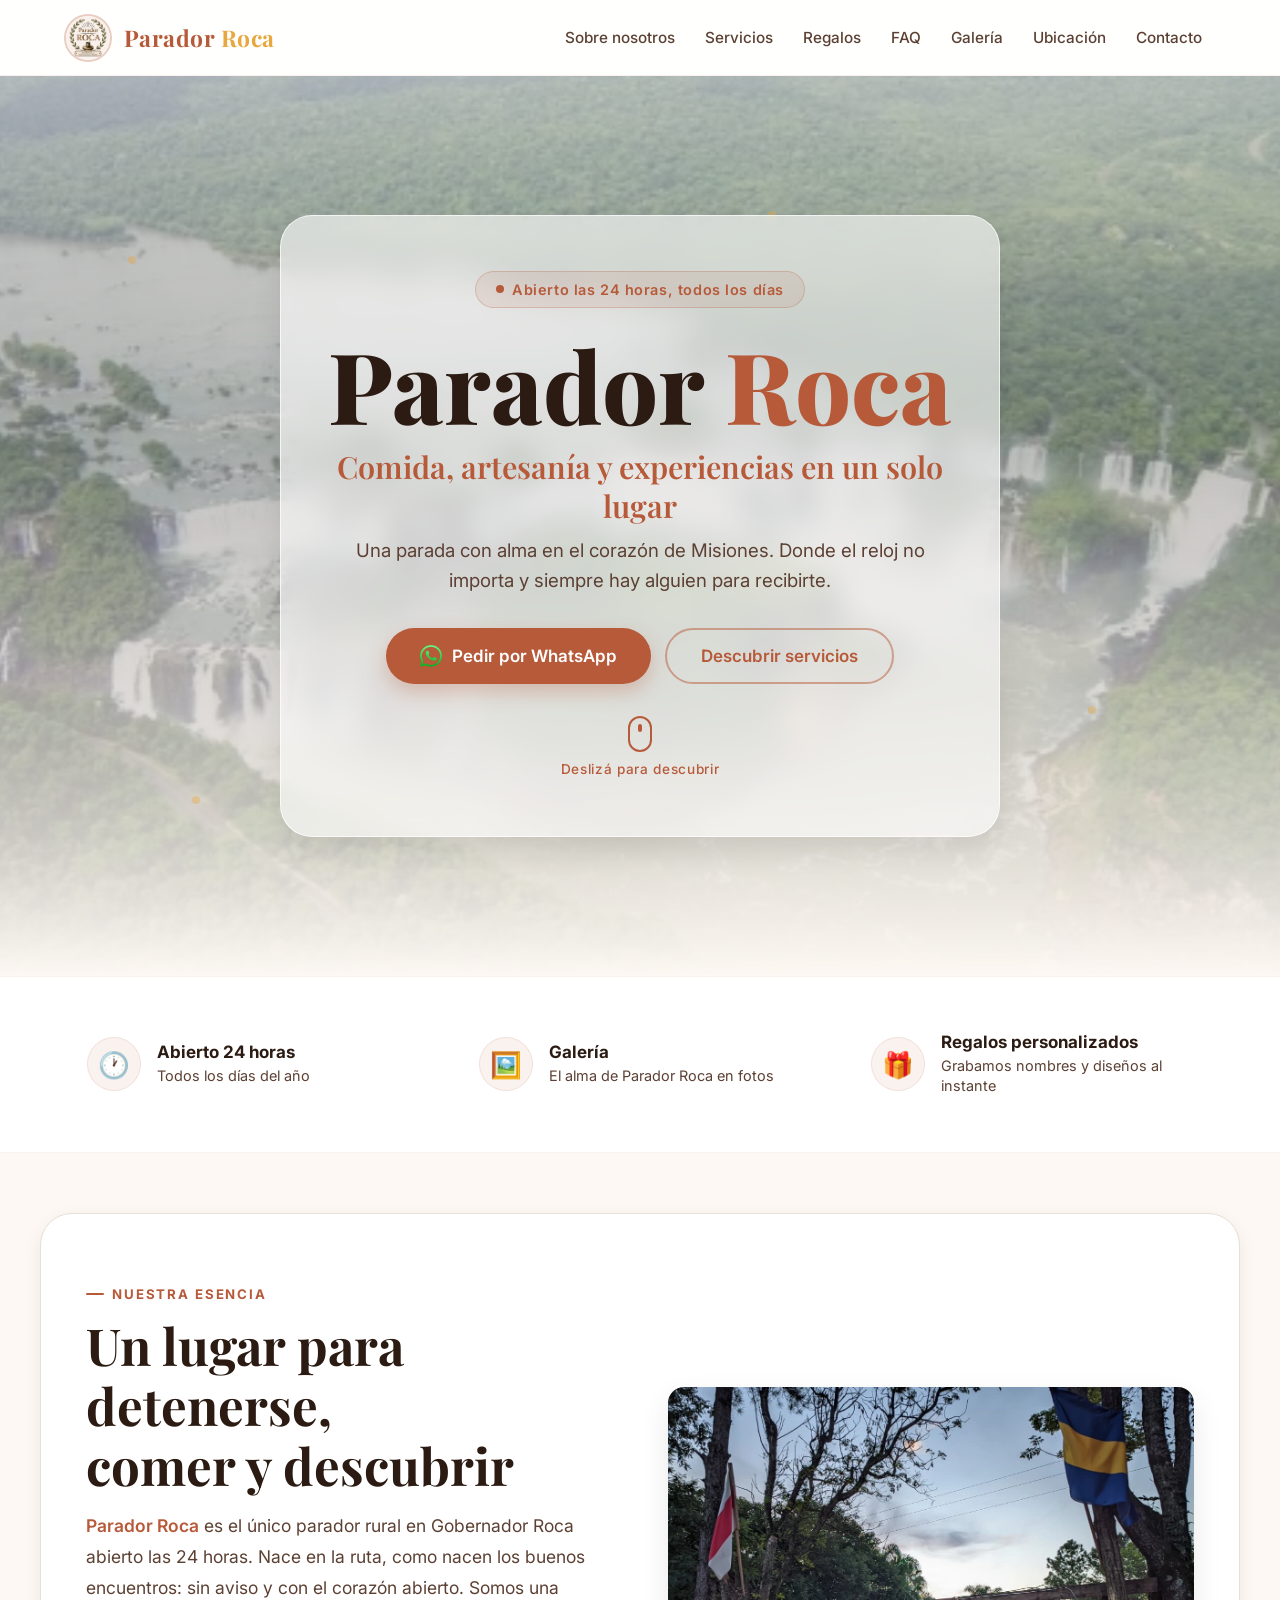
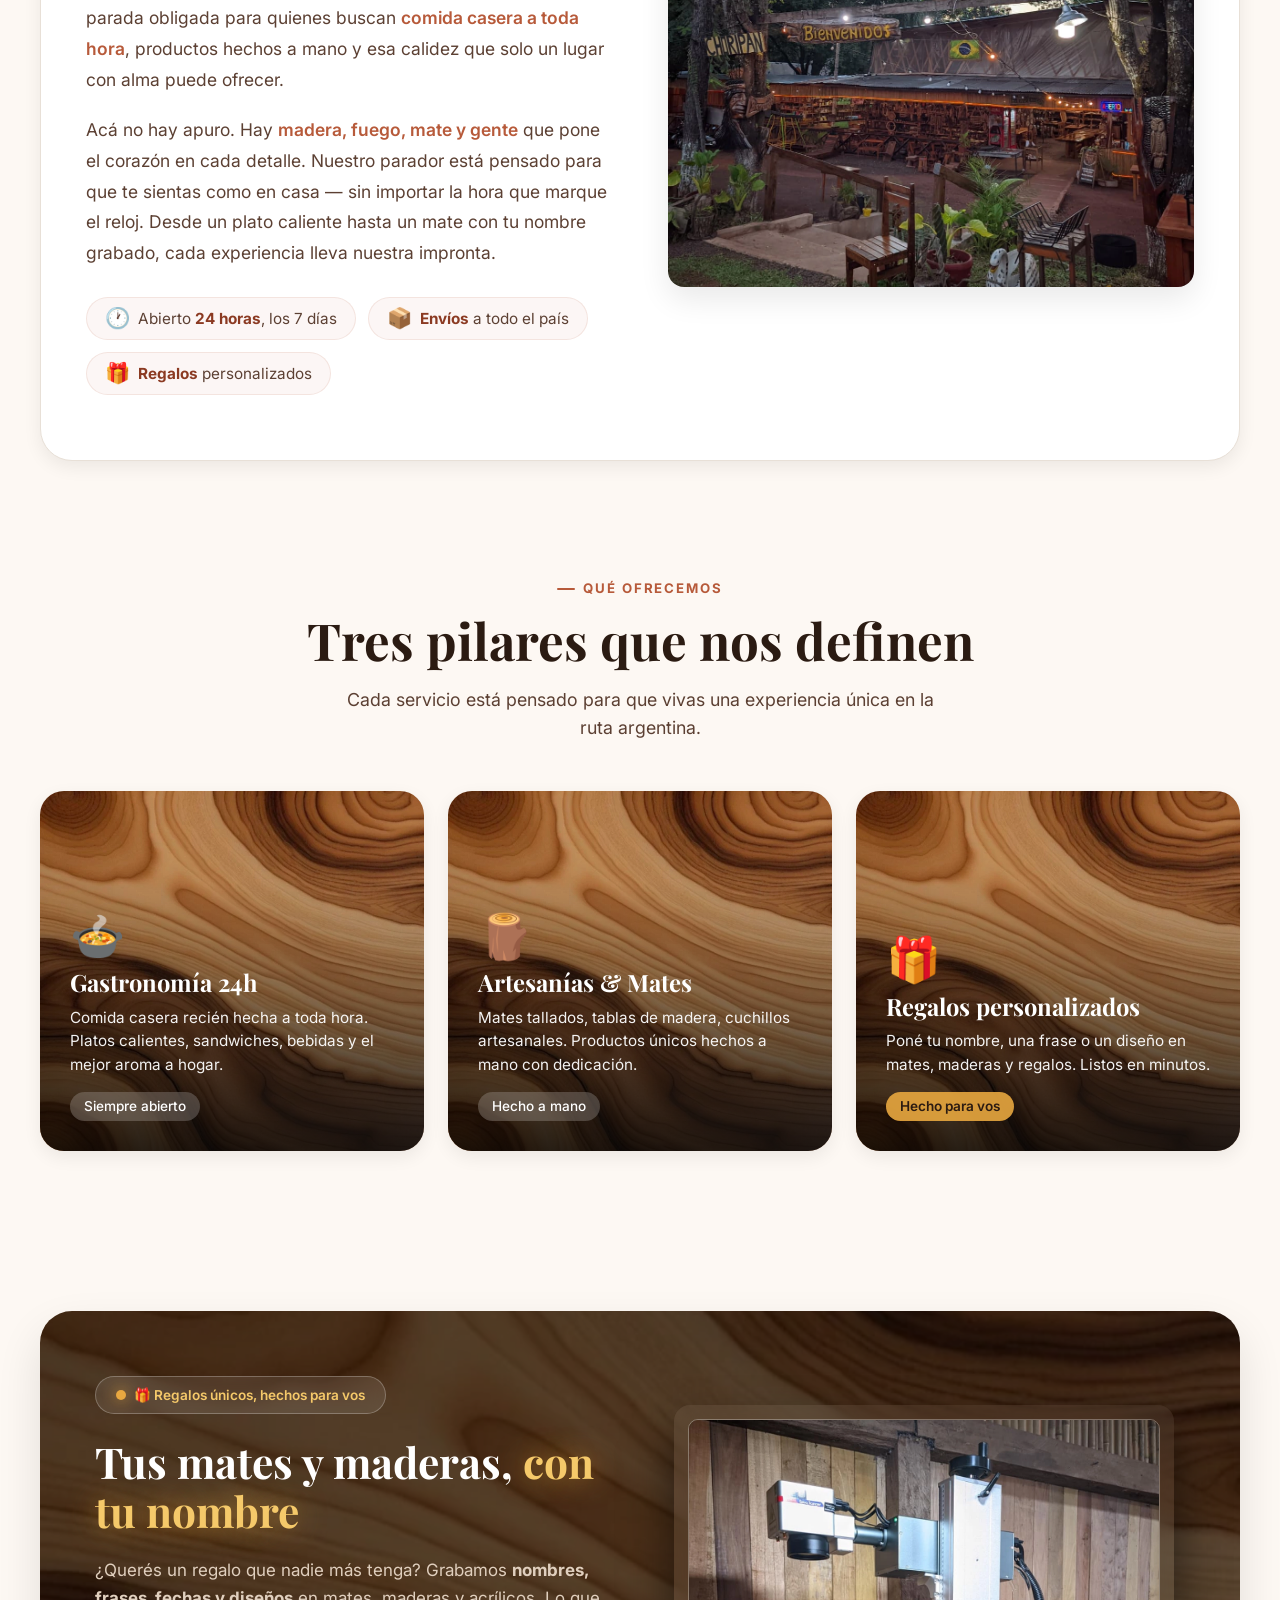
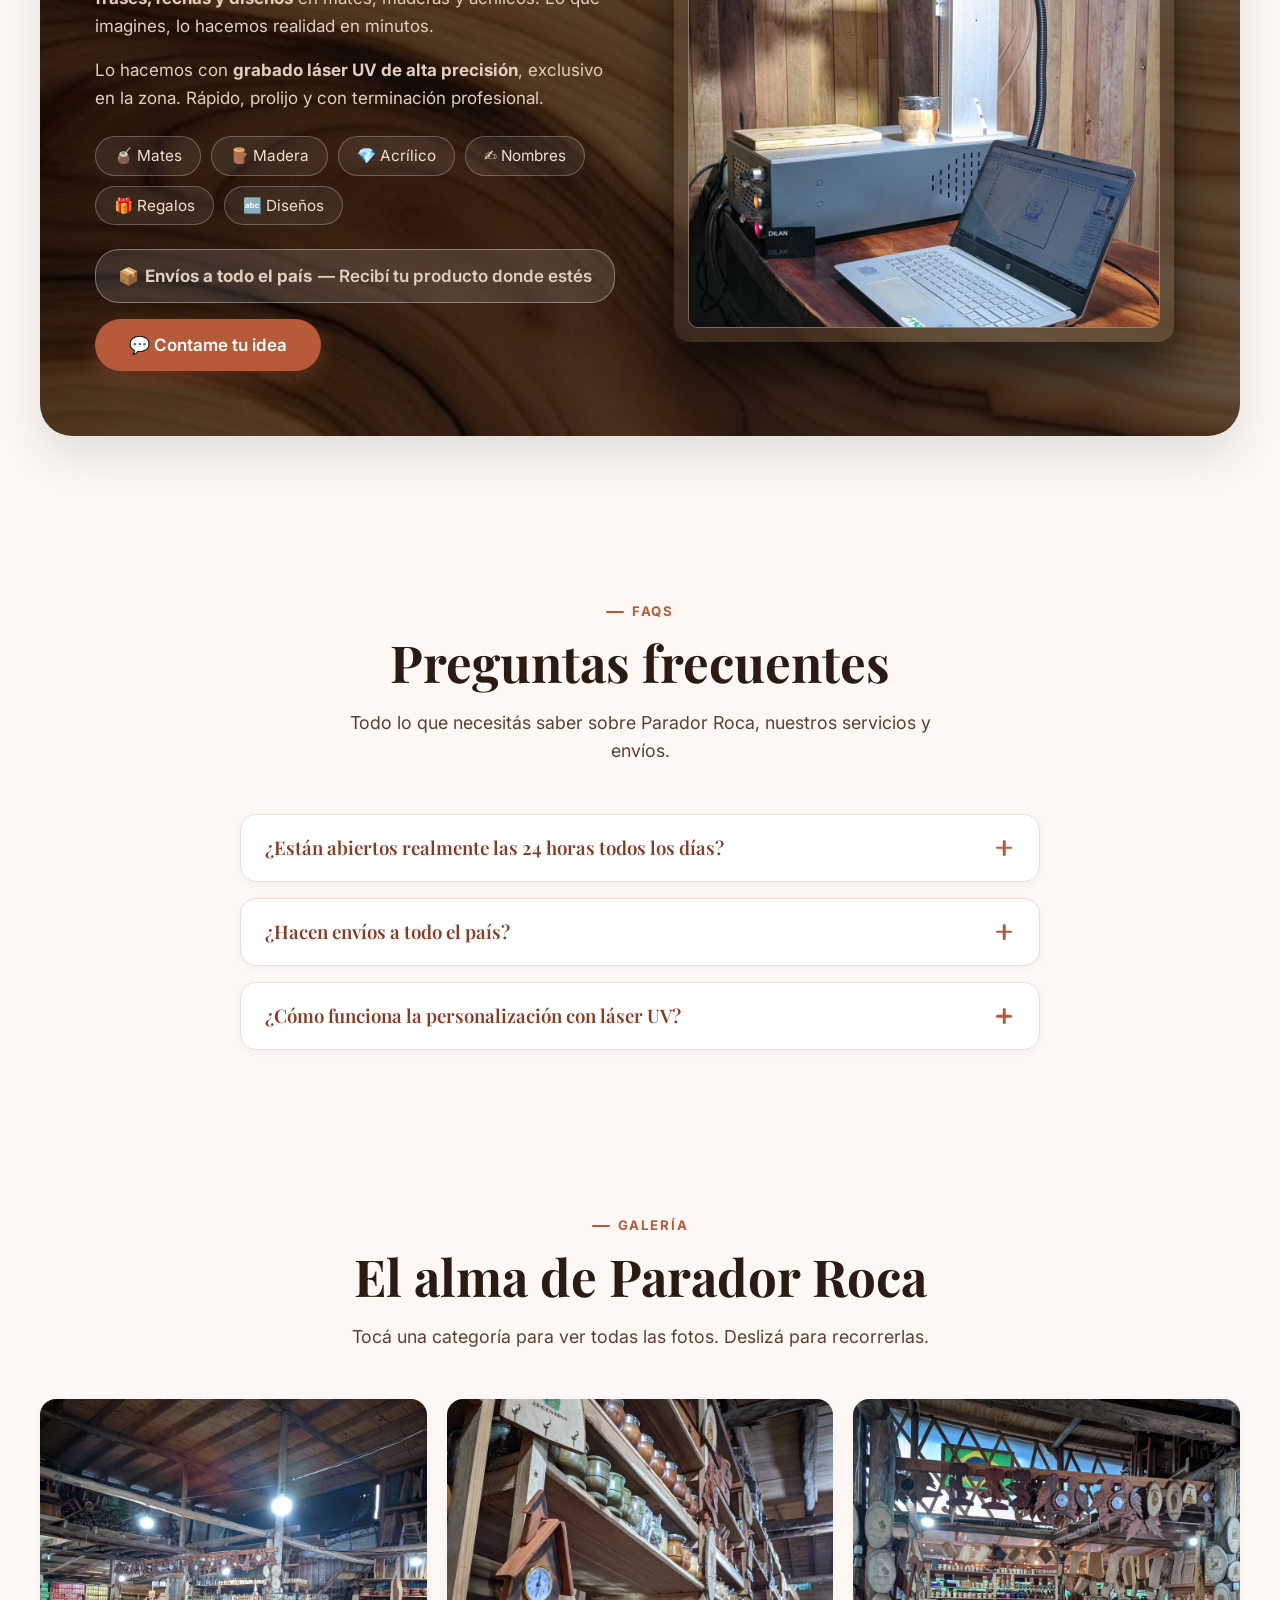
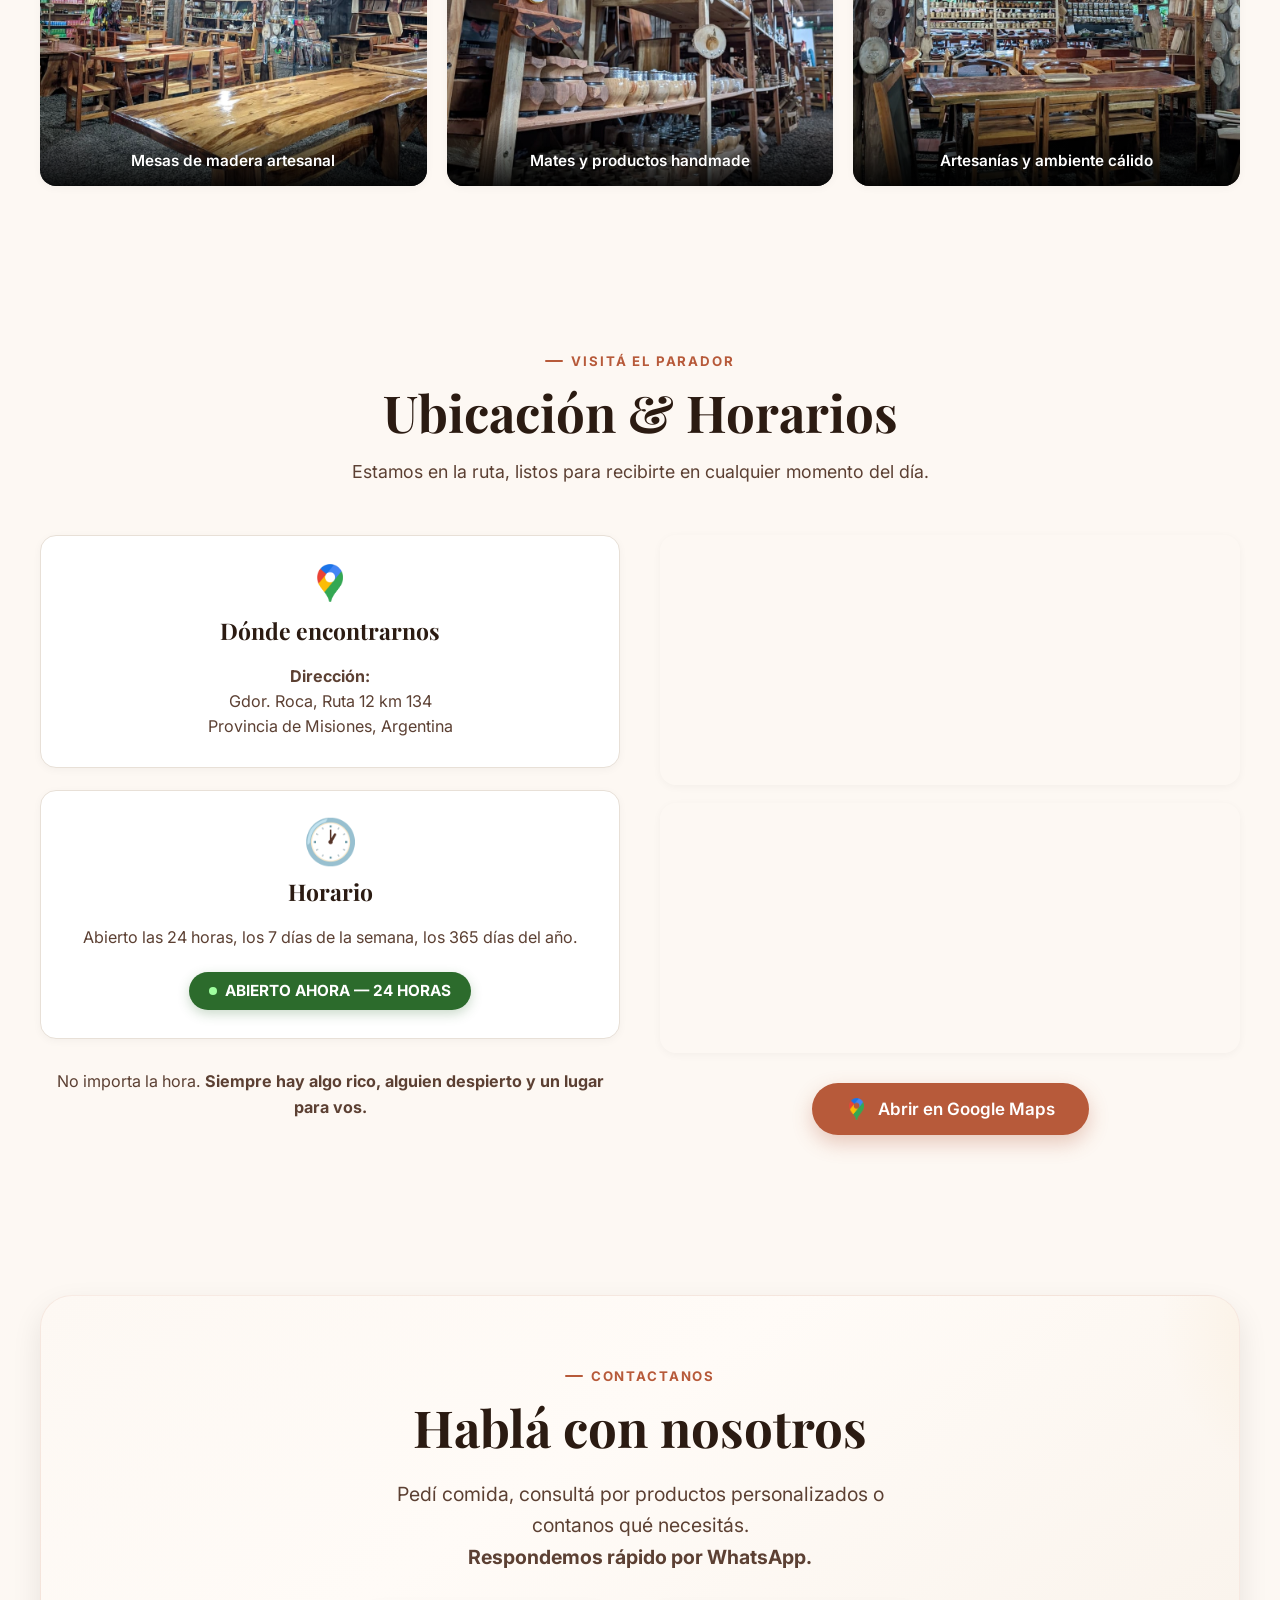
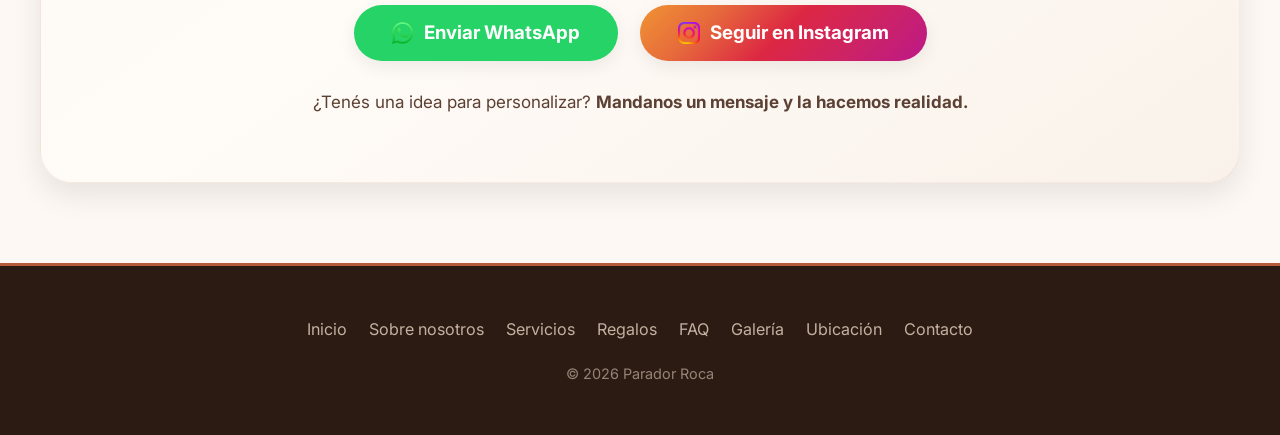
==== index.html @ da9d7808 "Add files via upload" ====
<!DOCTYPE html>
<html lang="es">
<head>
    <meta charset="UTF-8">
    <meta name="viewport" content="width=device-width, initial-scale=1.0, viewport-fit=cover">
    <meta name="theme-color" content="#b75a3a">
    <meta name="apple-mobile-web-app-capable" content="yes">
    <meta name="apple-mobile-web-app-status-bar-style" content="default">
    <title>Parador Roca — Abierto 24h | Comida Casera, Artesanías y Regalos Personalizados en Gobernador Roca</title>
    <meta name="description" content="Parador Roca en Gobernador Roca, Misiones. Parada rural abierta 24h con comida casera, artesanías en madera y regalos personalizados con tu nombre. ¡Contactanos por WhatsApp!">
    <meta name="keywords" content="parador, roca, gobernador roca, misiones, comida 24 horas, artesanías, mates personalizados, regalos personalizados, grabado, láser UV, envíos Argentina">
    <meta name="author" content="Parador Roca">
    <meta name="robots" content="index, follow, max-image-preview:large">
    <meta name="geo.region" content="AR-N">
    <meta name="geo.placename" content="Gobernador Roca, Misiones">
    <meta name="geo.position" content="-27.170044;-55.446199">
    <meta name="ICBM" content="-27.170044, -55.446199">
    <link rel="canonical" href="https://parador-roca.github.io/">

    <link rel="icon" type="image/png" sizes="32x32" href="images/logo.png">
    <link rel="apple-touch-icon" sizes="180x180" href="images/logo.png">

    <meta property="og:type" content="website">
    <meta property="og:url" content="https://parador-roca.github.io/">
    <meta property="og:title" content="Parador Roca — Abierto 24h | Comida Casera, Artesanías y Regalos Personalizados">
    <meta property="og:description" content="Parada rural con alma en Misiones. Comida casera 24/7, artesanías y regalos personalizados con tu nombre. ¡Envíos a todo el país!">
    <meta property="og:image" content="https://parador-roca.github.io/images/parador-interior.webp">
    <meta property="og:image:width" content="600">
    <meta property="og:image:height" content="400">
    <meta property="og:locale" content="es_AR">
    <meta property="og:site_name" content="Parador Roca">

    <meta name="twitter:card" content="summary_large_image">
    <meta name="twitter:url" content="https://parador-roca.github.io/">
    <meta name="twitter:title" content="Parador Roca — Abierto 24h | Comida, Artesanía y Regalos Personalizados">
    <meta name="twitter:description" content="Parada rural con alma. Comida casera 24/7, artesanías y mates personalizados. Envíos a todo el país.">
    <meta name="twitter:image" content="https://parador-roca.github.io/images/parador-interior.webp">

    <script type="application/ld+json">
    {
        "@context": "https://schema.org",
        "@type": "Organization",
        "name": "Parador Roca",
        "url": "https://parador-roca.github.io/",
        "logo": "https://parador-roca.github.io/images/logo.png",
        "description": "Parada rural abierta 24h con comida casera, artesanías en madera y regalos personalizados con grabado láser UV. Envíos a todo el país.",
        "address": {
            "@type": "PostalAddress",
            "streetAddress": "Gdor. Roca, Ruta 12 km 134",
            "addressLocality": "Gobernador Roca",
            "addressRegion": "Misiones",
            "postalCode": "N3324",
            "addressCountry": "AR"
        },
        "contactPoint": {
            "@type": "ContactPoint",
            "telephone": "+5493764110814",
            "contactType": "customer service",
            "availableLanguage": "Spanish"
        },
        "sameAs": ["https://www.instagram.com/paradoroca_misiones"]
    }
    </script>

    <script type="application/ld+json">
    {
        "@context": "https://schema.org",
        "@type": "Restaurant",
        "name": "Parador Roca",
        "description": "Parada rural abierta 24h con comida casera, artesanías en madera y regalos personalizados con grabado láser UV. Envíos a todo el país.",
        "image": "https://parador-roca.github.io/images/logo.png",
        "url": "https://parador-roca.github.io/",
        "telephone": "+5493764110814",
        "email": "paradoroca@gmail.com",
        "address": {
            "@type": "PostalAddress",
            "streetAddress": "Gdor. Roca, Ruta 12 km 134",
            "addressLocality": "Gobernador Roca",
            "addressRegion": "Misiones",
            "postalCode": "N3324",
            "addressCountry": "AR"
        },
        "geo": {
            "@type": "GeoCoordinates",
            "latitude": -27.170044,
            "longitude": -55.446199
        },
        "openingHoursSpecification": {
            "@type": "OpeningHoursSpecification",
            "dayOfWeek": ["Monday","Tuesday","Wednesday","Thursday","Friday","Saturday","Sunday"],
            "opens": "00:00",
            "closes": "00:00"
        },
        "servesCuisine": "Casera, Regional, Argentina",
        "priceRange": "$$",
        "sameAs": ["https://www.instagram.com/paradoroca_misiones"],
        "hasOfferCatalog": {
            "@type": "OfferCatalog",
            "name": "Servicios del Parador",
            "itemListElement": [
                {
                    "@type": "Offer",
                    "itemOffered": { "@type": "Service", "name": "Gastronomía 24 horas", "description": "Comida casera disponible las 24h." }
                },
                {
                    "@type": "Offer",
                    "itemOffered": { "@type": "Service", "name": "Artesanías en madera y mates", "description": "Mates tallados y productos de madera hechos a mano." }
                },
                {
                    "@type": "Offer",
                    "itemOffered": { "@type": "Service", "name": "Regalos personalizados", "description": "Grabado de nombres, frases y diseños con láser UV en mates, maderas y acrílicos." }
                }
            ]
        }
    }
    </script>

    <script type="application/ld+json">
    {
        "@context": "https://schema.org",
        "@type": "FAQPage",
        "mainEntity": [
            {
                "@type": "Question",
                "name": "¿Están abiertos realmente las 24 horas todos los días?",
                "acceptedAnswer": {
                    "@type": "Answer",
                    "text": "Sí, Parador Roca permanece abierto las 24 horas, los 7 días de la semana, incluyendo feriados. Siempre hay alguien para atenderte."
                }
            },
            {
                "@type": "Question",
                "name": "¿Hacen envíos a todo el país?",
                "acceptedAnswer": {
                    "@type": "Answer",
                    "text": "Sí, realizamos envíos a todo el país. Podés consultar por WhatsApp para coordinar el envío de mates personalizados, artesanías o cualquier producto."
                }
            },
            {
                "@type": "Question",
                "name": "¿Cómo funciona la personalización con láser UV?",
                "acceptedAnswer": {
                    "@type": "Answer",
                    "text": "Contamos con una máquina de grabado láser UV de alta precisión. Podés personalizar mates, madera, acrílico y más con nombres, frases o diseños. El proceso es rápido y el resultado es profesional."
                }
            }
        ]
    }
    </script>

    <script type="application/ld+json">
    {
        "@context": "https://schema.org",
        "@type": "BreadcrumbList",
        "itemListElement": [
            { "@type": "ListItem", "position": 1, "name": "Inicio", "item": "https://parador-roca.github.io/" },
            { "@type": "ListItem", "position": 2, "name": "Servicios", "item": "https://parador-roca.github.io/#servicios" },
            { "@type": "ListItem", "position": 3, "name": "Regalos personalizados", "item": "https://parador-roca.github.io/#personalizacion" }
        ]
    }
    </script>

    <link rel="preconnect" href="https://fonts.googleapis.com">
    <link rel="preconnect" href="https://fonts.gstatic.com" crossorigin>
    <link href="https://fonts.googleapis.com/css2?family=Cormorant+Garamond:ital,wght@0,400;0,500;0,600;0,700;1,400;1,500&family=Inter:ital,opsz,wght@0,14..32,300;0,14..32,400;0,14..32,500;0,14..32,600;0,14..32,700;1,14..32,400&family=Playfair+Display:ital,wght@0,500;0,600;0,700;0,800;1,500&display=swap" rel="stylesheet">
    <link rel="stylesheet" href="style.css">
    <link rel="stylesheet" href="galeria/galeria.css">
</head>
<body>
    <a href="#main-content" class="skip-link">Saltar al contenido principal</a>

    <div class="reading-progress" id="readingProgress" aria-hidden="true"></div>

    <div class="page-wrapper">
        <header class="navbar" id="navbar">
            <div class="navbar-inner container">
                <a href="#hero" class="nav-logo" aria-label="Ir al inicio">
                    <img src="images/logo.png" alt="Logo Parador Roca" class="logo-img" width="48" height="48">
                    <span class="logo-text">Parador <span class="logo-accent">Roca</span></span>
                </a>
                <nav class="nav-links" id="navLinks" aria-label="Navegación principal">
                    <a href="#sobre-nosotros">Sobre nosotros</a>
                    <a href="#servicios">Servicios</a>
                    <a href="#personalizacion">Regalos</a>
                    <a href="#preguntas-frecuentes">FAQ</a>
                    <a href="#galeria">Galería</a>
                    <a href="#ubicacion">Ubicación</a>
                    <a href="#contacto">Contacto</a>
                </nav>
                <button class="hamburger" id="hamburger" type="button" aria-label="Abrir menú" aria-expanded="false" aria-controls="mobileMenu">
                    <span class="hamburger-line"></span>
                    <span class="hamburger-line"></span>
                    <span class="hamburger-line"></span>
                </button>
            </div>
        </header>

        <div class="mobile-menu" id="mobileMenu" role="dialog" aria-modal="true" aria-label="Menú de navegación" aria-hidden="true" inert>
            <div class="mobile-menu-backdrop"></div>
            <div class="mobile-menu-panel">
                <button class="close-menu-btn" id="closeMenuBtn" type="button" aria-label="Cerrar menú">
                    <svg width="28" height="28" viewBox="0 0 24 24" fill="none" stroke="currentColor" stroke-width="2.5" stroke-linecap="round" aria-hidden="true">
                        <line x1="18" y1="6" x2="6" y2="18"></line>
                        <line x1="6" y1="6" x2="18" y2="18"></line>
                    </svg>
                </button>
                <nav class="mobile-nav-links" aria-label="Menú móvil">
                    <a href="#sobre-nosotros">Sobre nosotros</a>
                    <a href="#servicios">Servicios</a>
                    <a href="#personalizacion">Regalos</a>
                    <a href="#preguntas-frecuentes">FAQ</a>
                    <a href="#galeria">Galería</a>
                    <a href="#ubicacion">Ubicación</a>
                    <a href="#contacto">Contacto</a>
                </nav>
                <div class="mobile-menu-footer">
                    <a href="https://wa.me/5493764110814?text=Hola%20Parador%20Roca%21%20Quisiera%20hacer%20una%20consulta..." target="_blank" rel="noopener noreferrer" class="btn btn-whatsapp btn-sm">
                        <img src="ico/whatsapp.webp" alt="" class="btn-icon-img" width="20" height="20" loading="lazy"> WhatsApp
                    </a>
                </div>
            </div>
        </div>

        <main id="main-content">
            <section class="hero" id="hero" aria-labelledby="hero-heading">
                <div class="hero-bg-image" aria-hidden="true"></div>
                <div class="hero-overlay" aria-hidden="true"></div>
                <div class="hero-particles" aria-hidden="true">
                    <span class="particle"></span><span class="particle"></span><span class="particle"></span>
                    <span class="particle"></span><span class="particle"></span><span class="particle"></span>
                </div>
                <div class="hero-content container">
                    <div class="hero-badge">
                        <span class="badge-dot pulse-dot" aria-hidden="true"></span> Abierto las 24 horas, todos los días
                    </div>
                    <h1 id="hero-heading">Parador <span class="accent">Roca</span></h1>
                    <p class="hero-subtitle-main">Comida, artesanía y experiencias en un solo lugar</p>
                    <p class="hero-subtitle">Una parada con alma en el corazón de Misiones. Donde el reloj no importa y siempre hay alguien para recibirte.</p>
                    <div class="hero-buttons">
                        <a href="#contacto" class="btn btn-primary">
                            <img src="ico/whatsapp.webp" alt="" class="btn-icon-img" width="24" height="24" loading="lazy"> Pedir por WhatsApp
                        </a>
                        <a href="#servicios" class="btn btn-outline">Descubrir servicios</a>
                    </div>
                    <div class="hero-scroll-indicator" aria-hidden="true">
                        <span class="scroll-mouse"></span>
                        <span class="scroll-text">Deslizá para descubrir</span>
                    </div>
                </div>
            </section>

            <section class="info-band" aria-label="Información destacada">
                <div class="container info-band-inner">
                    <a href="#ubicacion" class="info-band-item" aria-label="Ver ubicación y horarios">
                        <span class="info-band-icon" aria-hidden="true">🕐</span>
                        <div class="info-band-text">
                            <strong>Abierto 24 horas</strong>
                            <span>Todos los días del año</span>
                        </div>
                    </a>
                    <a href="#galeria" class="info-band-item" aria-label="Ver galería de fotos">
                        <span class="info-band-icon" aria-hidden="true">🖼️</span>
                        <div class="info-band-text">
                            <strong>Galería</strong>
                            <span>El alma de Parador Roca en fotos</span>
                        </div>
                    </a>
                    <a href="#personalizacion" class="info-band-item" aria-label="Ver regalos personalizados">
                        <span class="info-band-icon" aria-hidden="true">🎁</span>
                        <div class="info-band-text">
                            <strong>Regalos personalizados</strong>
                            <span>Grabamos nombres y diseños al instante</span>
                        </div>
                    </a>
                </div>
            </section>

            <section class="about-section container reveal" id="sobre-nosotros" aria-labelledby="about-heading">
                <div class="about-grid">
                    <div class="about-text">
                        <span class="section-label">Nuestra esencia</span>
                        <h2 id="about-heading" class="section-title">Un lugar para detenerse,<br>comer y descubrir</h2>
                        <p>
                            <strong class="highlight">Parador Roca</strong> es el único parador rural en Gobernador Roca abierto las 24 horas. Nace en la ruta, como nacen los buenos encuentros: sin aviso y con el corazón abierto. Somos una parada obligada para quienes buscan <strong class="highlight">comida casera a toda hora</strong>, productos hechos a mano y esa calidez que solo un lugar con alma puede ofrecer.
                        </p>
                        <p>
                            Acá no hay apuro. Hay <strong class="highlight">madera, fuego, mate y gente</strong> que pone el corazón en cada detalle. Nuestro parador está pensado para que te sientas como en casa — sin importar la hora que marque el reloj. Desde un plato caliente hasta un mate con tu nombre grabado, cada experiencia lleva nuestra impronta.
                        </p>
                        <div class="about-highlights">
                            <div class="highlight-item">
                                <span class="highlight-icon" aria-hidden="true">🕐</span>
                                <span>Abierto <strong>24 horas</strong>, los 7 días</span>
                            </div>
                            <div class="highlight-item">
                                <span class="highlight-icon" aria-hidden="true">📦</span>
                                <span><strong>Envíos</strong> a todo el país</span>
                            </div>
                            <div class="highlight-item">
                                <span class="highlight-icon" aria-hidden="true">🎁</span>
                                <span><strong>Regalos</strong> personalizados</span>
                            </div>
                        </div>
                    </div>
                    <div class="about-image-wrapper">
                        <div class="about-image">
                            <img src="images/parador-interior.webp" alt="Interior cálido de Parador Roca con artesanías en madera" width="600" height="400" loading="lazy">
                            <div class="about-image-accent" aria-hidden="true"></div>
                        </div>
                    </div>
                </div>
            </section>

            <section class="section container reveal" id="servicios" aria-labelledby="services-heading">
                <div class="text-center">
                    <span class="section-label">Qué ofrecemos</span>
                    <h2 id="services-heading" class="section-title">Tres pilares que nos definen</h2>
                    <p class="section-subtitle mx-auto">Cada servicio está pensado para que vivas una experiencia única en la ruta argentina.</p>
                </div>
                <div class="services-grid">
                    <article class="service-card">
                        <div class="service-card-bg" style="background-image: url('img/fondo/fondo.webp');" aria-hidden="true"></div>
                        <div class="service-card-content">
                            <span class="service-icon" aria-hidden="true">🍲</span>
                            <h3>Gastronomía 24h</h3>
                            <p>Comida casera recién hecha a toda hora. Platos calientes, sandwiches, bebidas y el mejor aroma a hogar.</p>
                            <span class="service-card-tag">Siempre abierto</span>
                        </div>
                    </article>
                    <article class="service-card">
                        <div class="service-card-bg" style="background-image: url('img/fondo/fondo.webp');" aria-hidden="true"></div>
                        <div class="service-card-content">
                            <span class="service-icon" aria-hidden="true">🪵</span>
                            <h3>Artesanías & Mates</h3>
                            <p>Mates tallados, tablas de madera, cuchillos artesanales. Productos únicos hechos a mano con dedicación.</p>
                            <span class="service-card-tag">Hecho a mano</span>
                        </div>
                    </article>
                    <article class="service-card featured">
                        <div class="service-card-bg" style="background-image: url('img/fondo/fondo.webp');" aria-hidden="true"></div>
                        <div class="service-card-content">
                            <span class="service-icon" aria-hidden="true">🎁</span>
                            <h3>Regalos personalizados</h3>
                            <p>Poné tu nombre, una frase o un diseño en mates, maderas y regalos. Listos en minutos.</p>
                            <span class="service-card-tag featured-tag">Hecho para vos</span>
                        </div>
                    </article>
                </div>
            </section>

            <section class="section container reveal" id="personalizacion" aria-labelledby="personalization-heading">
                <div class="personalization-block">
                    <div class="personalization-bg" style="background-image: url('img/fondo/fondo.webp');" aria-hidden="true"></div>
                    <div class="personalization-content">
                        <div class="personalization-text">
                            <div class="personalization-badge">
                                <span class="badge-glow" aria-hidden="true"></span> 🎁 Regalos únicos, hechos para vos
                            </div>
                            <h2 id="personalization-heading">Tus mates y maderas, <span class="glow">con tu nombre</span></h2>
                            <p>¿Querés un regalo que nadie más tenga? Grabamos <strong>nombres, frases, fechas y diseños</strong> en mates, maderas y acrílicos. Lo que imagines, lo hacemos realidad en minutos.</p>
                            <p>Lo hacemos con <strong>grabado láser UV de alta precisión</strong>, exclusivo en la zona. Rápido, prolijo y con terminación profesional.</p>
                            <ul class="personalization-tags" aria-label="Materiales que personalizamos">
                                <li>🧉 Mates</li>
                                <li>🪵 Madera</li>
                                <li>💎 Acrílico</li>
                                <li>✍️ Nombres</li>
                                <li>🎁 Regalos</li>
                                <li>🔤 Diseños</li>
                            </ul>
                            <p class="shipping-badge">📦 <strong>Envíos a todo el país</strong> — Recibí tu producto donde estés</p>
                            <a href="#contacto" class="btn btn-primary btn-glow">💬 Contame tu idea</a>
                        </div>
                        <div class="personalization-visual">
                            <div class="image-frame">
                                <img src="images/laser-uv.webp" alt="Máquina de grabado láser UV de alta precisión en Parador Roca" width="500" height="500" loading="lazy">
                            </div>
                        </div>
                    </div>
                </div>
            </section>

            <section class="section container reveal" id="preguntas-frecuentes" aria-labelledby="faq-heading">
                <div class="text-center">
                    <span class="section-label">FAQs</span>
                    <h2 id="faq-heading" class="section-title">Preguntas frecuentes</h2>
                    <p class="section-subtitle mx-auto">Todo lo que necesitás saber sobre Parador Roca, nuestros servicios y envíos.</p>
                </div>
                <div class="faq-grid" id="faqGrid">
                    <div class="faq-item">
                        <button class="faq-question" type="button" aria-expanded="false" aria-controls="faq-answer-1" id="faq-question-1">
                            <span>¿Están abiertos realmente las 24 horas todos los días?</span>
                            <span class="faq-icon" aria-hidden="true"></span>
                        </button>
                        <div class="faq-answer" id="faq-answer-1" role="region" aria-labelledby="faq-question-1">
                            <div class="faq-answer-inner">
                                <p>Sí, Parador Roca permanece abierto las 24 horas, los 7 días de la semana, incluyendo feriados. Siempre hay alguien para atenderte.</p>
                            </div>
                        </div>
                    </div>
                    <div class="faq-item">
                        <button class="faq-question" type="button" aria-expanded="false" aria-controls="faq-answer-2" id="faq-question-2">
                            <span>¿Hacen envíos a todo el país?</span>
                            <span class="faq-icon" aria-hidden="true"></span>
                        </button>
                        <div class="faq-answer" id="faq-answer-2" role="region" aria-labelledby="faq-question-2">
                            <div class="faq-answer-inner">
                                <p>Sí, realizamos envíos a todo el país. Podés consultar por WhatsApp para coordinar el envío de mates personalizados, artesanías o cualquier producto.</p>
                            </div>
                        </div>
                    </div>
                    <div class="faq-item">
                        <button class="faq-question" type="button" aria-expanded="false" aria-controls="faq-answer-3" id="faq-question-3">
                            <span>¿Cómo funciona la personalización con láser UV?</span>
                            <span class="faq-icon" aria-hidden="true"></span>
                        </button>
                        <div class="faq-answer" id="faq-answer-3" role="region" aria-labelledby="faq-question-3">
                            <div class="faq-answer-inner">
                                <p>Contamos con una máquina de grabado láser UV de alta precisión. Podés personalizar mates, madera, acrílico y más con nombres, frases o diseños. El proceso es rápido y el resultado es profesional.</p>
                            </div>
                        </div>
                    </div>
                </div>
            </section>

            <!--
                GALERÍA
                Las imágenes están en galeria/<categoria>/<numero>.webp
                Si querés cambiar la portada de una categoría, cambiá el src del <img>.
                Si querés cambiar la lista del lightbox, cambiá data-images.
            -->
            <section class="section container reveal" id="galeria" aria-labelledby="gallery-heading">
                <div class="text-center">
                    <span class="section-label">Galería</span>
                    <h2 id="gallery-heading" class="section-title">El alma de Parador Roca</h2>
                    <p class="section-subtitle mx-auto">Tocá una categoría para ver todas las fotos. Deslizá para recorrerlas.</p>
                </div>
                <div class="gallery-grid" id="galleryGrid">
                    <figure class="gallery-item"
                            data-category="mesas"
                            data-caption="Mesas de madera artesanal"
                            data-images="galeria/mesas/1.webp,galeria/mesas/2.webp,galeria/mesas/3.webp,galeria/mesas/4.webp,galeria/mesas/5.webp"
                            tabindex="0" role="button"
                            aria-label="Ver galería de Mesas de madera artesanal">
                        <img src="galeria/mesas/1.webp" alt="Mesas de madera artesanal fabricadas a mano en Parador Roca" loading="lazy" decoding="async">
                        <figcaption class="gallery-label">Mesas de madera artesanal</figcaption>
                        <div class="gallery-overlay" aria-hidden="true">
                            <svg class="gallery-zoom-icon" viewBox="0 0 24 24" fill="none" stroke="currentColor" stroke-width="2" stroke-linecap="round" stroke-linejoin="round">
                                <circle cx="11" cy="11" r="7"></circle>
                                <line x1="21" y1="21" x2="16.65" y2="16.65"></line>
                                <line x1="11" y1="8" x2="11" y2="14"></line>
                                <line x1="8" y1="11" x2="14" y2="11"></line>
                            </svg>
                        </div>
                    </figure>
                    <figure class="gallery-item"
                            data-category="mates"
                            data-caption="Mates y productos handmade"
                            data-images="galeria/mates/1.webp,galeria/mates/2.webp,galeria/mates/3.webp,galeria/mates/4.webp,galeria/mates/5.webp"
                            tabindex="0" role="button"
                            aria-label="Ver galería de Mates y productos handmade">
                        <img src="galeria/mates/1.webp" alt="Mates personalizados y productos handmade de Parador Roca" loading="lazy" decoding="async">
                        <figcaption class="gallery-label">Mates y productos handmade</figcaption>
                        <div class="gallery-overlay" aria-hidden="true">
                            <svg class="gallery-zoom-icon" viewBox="0 0 24 24" fill="none" stroke="currentColor" stroke-width="2" stroke-linecap="round" stroke-linejoin="round">
                                <circle cx="11" cy="11" r="7"></circle>
                                <line x1="21" y1="21" x2="16.65" y2="16.65"></line>
                                <line x1="11" y1="8" x2="11" y2="14"></line>
                                <line x1="8" y1="11" x2="14" y2="11"></line>
                            </svg>
                        </div>
                    </figure>
                    <figure class="gallery-item"
                            data-category="artesanias"
                            data-caption="Artesanías y ambiente cálido"
                            data-images="galeria/artesanias/1.webp,galeria/artesanias/2.webp,galeria/artesanias/3.webp,galeria/artesanias/4.webp,galeria/artesanias/5.webp"
                            tabindex="0" role="button"
                            aria-label="Ver galería de Artesanías y ambiente cálido">
                        <img src="galeria/artesanias/1.webp" alt="Artesanías y ambiente cálido del interior de Parador Roca" loading="lazy" decoding="async">
                        <figcaption class="gallery-label">Artesanías y ambiente cálido</figcaption>
                        <div class="gallery-overlay" aria-hidden="true">
                            <svg class="gallery-zoom-icon" viewBox="0 0 24 24" fill="none" stroke="currentColor" stroke-width="2" stroke-linecap="round" stroke-linejoin="round">
                                <circle cx="11" cy="11" r="7"></circle>
                                <line x1="21" y1="21" x2="16.65" y2="16.65"></line>
                                <line x1="11" y1="8" x2="11" y2="14"></line>
                                <line x1="8" y1="11" x2="14" y2="11"></line>
                            </svg>
                        </div>
                    </figure>
                </div>
            </section>

            <section class="section container reveal" id="ubicacion" aria-labelledby="location-heading">
                <div class="text-center">
                    <span class="section-label">Visitá el parador</span>
                    <h2 id="location-heading" class="section-title">Ubicación & Horarios</h2>
                    <p class="section-subtitle mx-auto">Estamos en la ruta, listos para recibirte en cualquier momento del día.</p>
                </div>
                <div class="location-grid">
                    <div class="location-info">
                        <div class="info-card">
                            <div class="info-card-icon">
                                <img src="ico/maps.webp" alt="" class="icon-loc" width="38" height="38" loading="lazy">
                            </div>
                            <h3>Dónde encontrarnos</h3>
                            <address class="location-detail">
                                <strong>Dirección:</strong><br>
                                Gdor. Roca, Ruta 12 km 134<br>
                                Provincia de Misiones, Argentina
                            </address>
                        </div>
                        <div class="info-card">
                            <div class="info-card-icon" aria-hidden="true">🕐</div>
                            <h3>Horario</h3>
                            <p class="location-detail">Abierto las 24 horas, los 7 días de la semana, los 365 días del año.</p>
                            <div class="hours-badge">
                                <span class="hours-dot pulse-dot" aria-hidden="true"></span> ABIERTO AHORA — 24 HORAS
                            </div>
                        </div>
                        <p class="location-note">No importa la hora. <strong>Siempre hay algo rico, alguien despierto y un lugar para vos.</strong></p>
                    </div>
                    <div class="map-container">
                        <iframe src="https://www.google.com/maps/embed?pb=!1m18!1m12!1m3!1d3785.2758984137695!2d-55.44619964707883!3d-27.17004445836643!2m3!1f0!2f0!3f0!3m2!1i1024!2i768!4f13.1!3m3!1m2!1s0x94f80a5db3657bdf%3A0x9ee1c6bd8b97478!2sRHJ3%2B3F%2C%20Gdor.%20Roca%2C%20Misiones!5e1!3m2!1ses-419!2sar!4v1777842533266!5m2!1ses-419!2sar" width="100%" height="250" style="border:0;" allowfullscreen="" loading="lazy" referrerpolicy="no-referrer-when-downgrade" title="Mapa de ubicación de Parador Roca en Gobernador Roca, Misiones"></iframe>
                        <iframe src="https://www.google.com/maps/embed?pb=!4v1777842611186!6m8!1m7!1sLjWzxBRGXIBXc_y8b53NvA!2m2!1d-27.17004445836643!2d-55.44619964707883!3f316.89290896086817!4f3.6245990236059384!5f0.7820865974627469" width="100%" height="250" style="border:0;" allowfullscreen="" loading="lazy" referrerpolicy="no-referrer-when-downgrade" title="Vista de calle de Parador Roca"></iframe>
                        <a href="https://maps.app.goo.gl/5mVU27Ke3FAgcWGU7" target="_blank" rel="noopener noreferrer" class="btn btn-primary map-link">
                            <img src="ico/maps.webp" alt="" class="btn-icon-img" width="20" height="20" loading="lazy"> Abrir en Google Maps
                        </a>
                    </div>
                </div>
            </section>

            <section class="contact-section container reveal" id="contacto" aria-labelledby="contact-heading">
                <div class="contact-card">
                    <span class="section-label">Contactanos</span>
                    <h2 id="contact-heading" class="section-title">Hablá con nosotros</h2>
                    <p class="contact-description">
                        Pedí comida, consultá por productos personalizados o contanos qué necesitás.<br>
                        <strong>Respondemos rápido por WhatsApp.</strong>
                    </p>
                    <div class="contact-buttons">
                        <a href="https://wa.me/5493764110814?text=Hola%20Parador%20Roca%21%20Quisiera%20hacer%20una%20consulta..." target="_blank" rel="noopener noreferrer" class="btn btn-whatsapp btn-contact">
                            <img src="ico/whatsapp.webp" alt="" class="btn-icon-img" width="26" height="26" loading="lazy"> Enviar WhatsApp
                        </a>
                        <a href="https://www.instagram.com/paradoroca_misiones?igsh=ZXE3cGRmNDJ0ZXRo" target="_blank" rel="noopener noreferrer" class="btn btn-instagram btn-contact">
                            <img src="ico/instagram.webp" alt="" class="btn-icon-img" width="26" height="26" loading="lazy"> Seguir en Instagram
                        </a>
                    </div>
                    <p class="contact-footer-text">¿Tenés una idea para personalizar? <strong>Mandanos un mensaje y la hacemos realidad.</strong></p>
                </div>
            </section>
        </main>

        <footer class="footer" role="contentinfo">
            <div class="container footer-content">
                <nav class="footer-links" aria-label="Enlaces del pie de página">
                    <a href="#hero">Inicio</a>
                    <a href="#sobre-nosotros">Sobre nosotros</a>
                    <a href="#servicios">Servicios</a>
                    <a href="#personalizacion">Regalos</a>
                    <a href="#preguntas-frecuentes">FAQ</a>
                    <a href="#galeria">Galería</a>
                    <a href="#ubicacion">Ubicación</a>
                    <a href="#contacto">Contacto</a>
                </nav>
                <div class="footer-bottom">
                    <p>&copy; <span id="currentYear"></span> Parador Roca</p>
                </div>
            </div>
        </footer>
    </div>

    <button class="back-to-top" id="backToTop" type="button" aria-label="Volver arriba">
        <svg width="22" height="22" viewBox="0 0 24 24" fill="none" stroke="currentColor" stroke-width="2.5" stroke-linecap="round" stroke-linejoin="round" aria-hidden="true">
            <line x1="12" y1="19" x2="12" y2="5"></line>
            <polyline points="5 12 12 5 19 12"></polyline>
        </svg>
    </button>

    <div class="lightbox" id="lightbox" role="dialog" aria-modal="true" aria-label="Visor de imágenes de la galería" aria-hidden="true" inert>
        <div class="lightbox-backdrop" data-lightbox-close></div>
        <div class="lightbox-content">
            <button class="lightbox-close" id="lightboxClose" type="button" aria-label="Cerrar visor">
                <svg width="24" height="24" viewBox="0 0 24 24" fill="none" stroke="currentColor" stroke-width="2.5" stroke-linecap="round" aria-hidden="true">
                    <line x1="18" y1="6" x2="6" y2="18"></line>
                    <line x1="6" y1="6" x2="18" y2="18"></line>
                </svg>
            </button>
            <button class="lightbox-prev" id="lightboxPrev" type="button" aria-label="Imagen anterior">
                <svg width="28" height="28" viewBox="0 0 24 24" fill="none" stroke="currentColor" stroke-width="2.5" stroke-linecap="round" stroke-linejoin="round" aria-hidden="true">
                    <polyline points="15 18 9 12 15 6"></polyline>
                </svg>
            </button>
            <button class="lightbox-next" id="lightboxNext" type="button" aria-label="Imagen siguiente">
                <svg width="28" height="28" viewBox="0 0 24 24" fill="none" stroke="currentColor" stroke-width="2.5" stroke-linecap="round" stroke-linejoin="round" aria-hidden="true">
                    <polyline points="9 18 15 12 9 6"></polyline>
                </svg>
            </button>
            <div class="lightbox-image-wrapper" id="lightboxImageWrapper">
                <img id="lightboxImage" src="" alt="">
                <div class="lightbox-loader" id="lightboxLoader" aria-hidden="true"></div>
            </div>
            <div class="lightbox-info">
                <span class="lightbox-caption" id="lightboxCaption"></span>
                <span class="lightbox-counter"><span id="lightboxCurrent">1</span> / <span id="lightboxTotal">1</span></span>
            </div>
            <div class="lightbox-dots" id="lightboxDots" aria-hidden="true"></div>
        </div>
    </div>

    <script src="script.js" defer></script>
    <script src="galeria/galeria.js" defer></script>
</body>
</html>
---- style.css ----
/* =========================================================
   Parador Roca — Hoja de estilos general
   (La galería y el lightbox viven en galeria/galeria.css)
   ========================================================= */

:root {
    --primary: #b75a3a;
    --primary-light: #d17a5a;
    --primary-dark: #8b3a22;
    --accent: #e8a840;
    --accent-light: #f5c96a;
    --bg-light: #fdf8f3;
    --bg-warm: #f9f2ea;
    --white: #ffffff;
    --text-dark: #2b1b12;
    --text-medium: #5c4033;
    --text-light: #7a6555;
    --gray-100: #f5f0eb;
    --gray-200: #e8e0d7;
    --shadow-sm: 0 2px 8px rgba(0,0,0,0.04);
    --shadow-md: 0 6px 18px rgba(0,0,0,0.07);
    --shadow-lg: 0 12px 30px rgba(0,0,0,0.09);
    --shadow-xl: 0 20px 45px rgba(0,0,0,0.11);
    --radius-sm: 8px;
    --radius: 16px;
    --radius-lg: 24px;
    --radius-xl: 32px;
    --radius-full: 9999px;
    --transition: 0.3s cubic-bezier(0.25, 0.46, 0.45, 0.94);
    --transition-bounce: 0.4s cubic-bezier(0.34, 1.56, 0.64, 1);
    --font-heading: 'Playfair Display', 'Cormorant Garamond', serif;
    --font-body: 'Inter', system-ui, -apple-system, sans-serif;
    --max-width: 1200px;
    --navbar-height: 76px;
}

*, *::before, *::after {
    box-sizing: border-box;
    margin: 0;
    padding: 0;
}

html {
    scroll-behavior: smooth;
    scroll-padding-top: var(--navbar-height);
    font-size: 17px;
    -webkit-text-size-adjust: 100%;
    text-size-adjust: 100%;
}

body {
    font-family: var(--font-body);
    color: var(--text-dark);
    line-height: 1.7;
    overflow-x: hidden;
    -webkit-font-smoothing: antialiased;
    -moz-osx-font-smoothing: grayscale;
    background: var(--bg-light);
    -webkit-tap-highlight-color: transparent;
}

body.no-scroll {
    overflow: hidden;
    overscroll-behavior: contain;
}

img {
    max-width: 100%;
    height: auto;
    display: block;
}

h1, h2, h3, h4, h5, h6, p, li, span, a, strong, em, figcaption, address, button {
    overflow-wrap: break-word;
    word-wrap: break-word;
}

.container {
    max-width: var(--max-width);
    margin: 0 auto;
    padding: 0 clamp(16px, 3vw, 24px);
    width: 100%;
}

/* ===================== Skip link ===================== */
.skip-link {
    position: absolute;
    top: -100px;
    left: 0;
    background: var(--primary);
    color: #fff;
    padding: 12px 24px;
    z-index: 9999;
    font-weight: 600;
    border-radius: 0 var(--radius) var(--radius) 0;
    transition: top 0.2s;
    text-decoration: none;
}
.skip-link:focus {
    top: 0;
    outline: 3px solid var(--accent);
    outline-offset: 2px;
}

/* ===================== Barra de progreso ===================== */
.reading-progress {
    position: fixed;
    top: 0;
    left: 0;
    height: 3px;
    width: 0%;
    background: linear-gradient(90deg, var(--primary) 0%, var(--accent) 100%);
    z-index: 9990;
    pointer-events: none;
    box-shadow: 0 0 8px rgba(232,168,64,0.5);
}

/* ===================== Navbar ===================== */
.navbar {
    position: sticky;
    top: 0;
    z-index: 1000;
    background: rgba(255, 255, 255, 0.88);
    backdrop-filter: blur(18px);
    -webkit-backdrop-filter: blur(18px);
    border-bottom: 1px solid rgba(183,90,58,0.08);
    height: var(--navbar-height);
    display: flex;
    align-items: center;
    transition: background 0.3s ease, box-shadow 0.3s ease;
}
.navbar.scrolled {
    background: rgba(255, 255, 255, 0.98);
    box-shadow: var(--shadow-md);
}
.navbar-inner {
    display: flex;
    align-items: center;
    justify-content: space-between;
    gap: 16px;
    width: 100%;
    min-width: 0;
}
.nav-logo {
    display: flex;
    align-items: center;
    gap: 12px;
    text-decoration: none;
    color: var(--primary);
    flex-shrink: 0;
    transition: color 0.3s;
    min-width: 0;
}
.nav-logo:hover { color: var(--primary-dark); }
.logo-img {
    width: 48px;
    height: 48px;
    border-radius: 50%;
    object-fit: cover;
    border: 2px solid rgba(183,90,58,0.3);
    background: #fff;
    transition: transform 0.3s;
    flex-shrink: 0;
}
.nav-logo:hover .logo-img { transform: scale(1.05); }
.logo-text {
    font-family: var(--font-heading);
    font-size: 1.35rem;
    font-weight: 700;
    letter-spacing: 0.02em;
    white-space: nowrap;
}
.logo-accent { color: var(--accent); }

.nav-links {
    display: flex;
    list-style: none;
    gap: 2px;
    align-items: center;
    min-width: 0;
}
.nav-links a {
    color: var(--text-medium);
    text-decoration: none;
    font-size: 0.9rem;
    font-weight: 500;
    padding: 10px 14px;
    border-radius: var(--radius-full);
    transition: color 0.25s, background 0.25s;
    white-space: nowrap;
}
.nav-links a:hover,
.nav-links a:focus-visible {
    color: var(--primary);
    background: rgba(183,90,58,0.06);
    outline: none;
}
.nav-links a.active {
    color: var(--primary);
    background: rgba(183,90,58,0.1);
    font-weight: 600;
}

.hamburger {
    display: none;
    background: none;
    border: none;
    cursor: pointer;
    padding: 12px;
    flex-direction: column;
    gap: 6px;
    width: 48px;
    height: 48px;
    border-radius: 50%;
    transition: background 0.2s;
    align-items: center;
    justify-content: center;
    flex-shrink: 0;
}
.hamburger:hover { background: rgba(0,0,0,0.04); }
.hamburger-line {
    display: block;
    width: 26px;
    height: 2.5px;
    background: var(--text-dark);
    border-radius: 2px;
    transition: transform 0.3s, opacity 0.3s;
}

/* ===================== Mobile menu ===================== */
.mobile-menu {
    position: fixed;
    inset: 0;
    z-index: 5000;
    display: flex;
    align-items: center;
    justify-content: center;
    opacity: 0;
    visibility: hidden;
    transition: opacity 0.3s ease, visibility 0s linear 0.3s;
    padding: 16px;
}
.mobile-menu.open {
    opacity: 1;
    visibility: visible;
    transition: opacity 0.3s ease, visibility 0s linear 0s;
}
.mobile-menu-backdrop {
    position: absolute;
    inset: 0;
    background: rgba(253, 248, 243, 0.92);
    backdrop-filter: blur(20px);
    -webkit-backdrop-filter: blur(20px);
    touch-action: none;
}
.mobile-menu-panel {
    position: relative;
    z-index: 2;
    background: rgba(255,255,255,0.9);
    backdrop-filter: blur(15px);
    -webkit-backdrop-filter: blur(15px);
    border-radius: var(--radius-xl);
    padding: 50px 30px;
    width: 100%;
    max-width: 400px;
    text-align: center;
    box-shadow: var(--shadow-xl);
    border: 1px solid rgba(255,255,255,0.6);
    max-height: 100%;
    overflow-y: auto;
    overscroll-behavior: contain;
}
.close-menu-btn {
    position: absolute;
    top: 16px;
    right: 16px;
    background: none;
    border: none;
    color: var(--text-dark);
    cursor: pointer;
    padding: 0;
    border-radius: 50%;
    transition: background 0.2s;
    width: 48px;
    height: 48px;
    display: flex;
    align-items: center;
    justify-content: center;
}
.close-menu-btn:hover { background: rgba(0,0,0,0.05); }
.mobile-nav-links {
    display: flex;
    flex-direction: column;
    gap: 10px;
    margin-bottom: 30px;
}
.mobile-nav-links a {
    color: var(--text-dark);
    text-decoration: none;
    font-family: var(--font-heading);
    font-size: clamp(1.3rem, 4vw, 1.6rem);
    padding: 12px 24px;
    border-radius: var(--radius-full);
    transition: color 0.25s, background 0.25s;
    display: block;
}
.mobile-nav-links a:hover,
.mobile-nav-links a:active,
.mobile-nav-links a:focus-visible {
    color: var(--primary);
    background: rgba(183,90,58,0.08);
    outline: none;
}

/* ===================== Hero ===================== */
.hero {
    position: relative;
    min-height: 100vh;
    min-height: 100dvh;
    display: flex;
    align-items: center;
    justify-content: center;
    text-align: center;
    padding: clamp(60px, 10vh, 100px) 20px;
    overflow: hidden;
}
.hero-bg-image {
    position: absolute;
    inset: 0;
    background: url('img/fondo/fondo_inicio.webp') center/cover no-repeat;
    filter: brightness(0.65) saturate(0.9);
    z-index: 0;
    transform: scale(1.02);
    transition: transform 3.5s ease-out;
    will-change: transform;
}
.hero:hover .hero-bg-image { transform: scale(1.06); }
.hero-overlay {
    position: absolute;
    inset: 0;
    background: linear-gradient(180deg,
        rgba(253,248,243,0.6) 0%,
        rgba(253,248,243,0.35) 40%,
        rgba(253,248,243,0.8) 85%,
        var(--bg-light) 100%);
    z-index: 1;
}
.hero-particles {
    position: absolute;
    inset: 0;
    z-index: 1;
    pointer-events: none;
}
.particle {
    position: absolute;
    width: 8px;
    height: 8px;
    background: rgba(232,168,64,0.4);
    border-radius: 50%;
    animation: float 6s infinite ease-in-out;
}
.particle:nth-child(1) { top: 20%; left: 10%; animation-delay: 0s; }
.particle:nth-child(2) { top: 70%; left: 85%; animation-delay: 1.5s; }
.particle:nth-child(3) { top: 40%; left: 75%; animation-delay: 3s; }
.particle:nth-child(4) { top: 80%; left: 15%; animation-delay: 4.5s; }
.particle:nth-child(5) { top: 50%; left: 50%; animation-delay: 2s; }
.particle:nth-child(6) { top: 15%; left: 60%; animation-delay: 5s; }
@keyframes float {
    0%, 100% { transform: translateY(0) scale(1); opacity: 0.6; }
    50% { transform: translateY(-25px) scale(1.3); opacity: 1; }
}

.hero-content {
    position: relative;
    z-index: 2;
    max-width: 720px;
    width: 100%;
    padding: clamp(32px, 5vw, 55px) clamp(20px, 4vw, 40px);
    border-radius: var(--radius-xl);
    background: rgba(255,255,255,0.6);
    backdrop-filter: blur(14px);
    -webkit-backdrop-filter: blur(14px);
    box-shadow: var(--shadow-lg);
    border: 1px solid rgba(255,255,255,0.7);
}

.hero-badge {
    display: inline-flex;
    align-items: center;
    justify-content: center;
    flex-wrap: wrap;
    gap: 8px;
    background: rgba(183,90,58,0.1);
    border: 1px solid rgba(183,90,58,0.25);
    color: var(--primary);
    padding: 8px 20px;
    border-radius: 100px;
    font-size: clamp(0.72rem, 2.2vw, 0.85rem);
    font-weight: 600;
    letter-spacing: 0.04em;
    margin-bottom: 24px;
    line-height: 1.35;
    text-align: center;
    max-width: 100%;
}
.badge-dot {
    width: 8px;
    height: 8px;
    background: var(--primary);
    border-radius: 50%;
    display: inline-block;
    flex-shrink: 0;
}
.pulse-dot { animation: pulse 2s infinite; }
@keyframes pulse {
    0% { box-shadow: 0 0 0 0 rgba(183,90,58,0.6); }
    70% { box-shadow: 0 0 0 10px rgba(183,90,58,0); }
    100% { box-shadow: 0 0 0 0 rgba(183,90,58,0); }
}
.hero h1 {
    font-family: var(--font-heading);
    font-size: clamp(2.4rem, 9vw, 5.8rem);
    font-weight: 800;
    color: var(--text-dark);
    margin-bottom: 10px;
    line-height: 1.06;
    word-break: break-word;
}
.hero h1 .accent { color: var(--primary); }
.hero-subtitle-main {
    font-family: var(--font-heading);
    font-size: clamp(1.05rem, 3.5vw, 1.8rem);
    font-weight: 600;
    color: var(--primary);
    margin-bottom: 10px;
    line-height: 1.3;
}
.hero-subtitle {
    font-size: clamp(0.95rem, 2.4vw, 1.1rem);
    color: var(--text-medium);
    margin-bottom: 32px;
    line-height: 1.6;
}
.hero-buttons {
    display: flex;
    gap: 14px;
    flex-wrap: wrap;
    justify-content: center;
}
.hero-scroll-indicator {
    display: flex;
    flex-direction: column;
    align-items: center;
    margin-top: 32px;
    gap: 6px;
}
.scroll-mouse {
    width: 24px;
    height: 36px;
    border: 2px solid var(--primary);
    border-radius: 12px;
    position: relative;
}
.scroll-mouse::after {
    content: '';
    position: absolute;
    top: 6px;
    left: 50%;
    transform: translateX(-50%);
    width: 4px;
    height: 8px;
    background: var(--primary);
    border-radius: 4px;
    animation: scrollWheel 1.8s infinite;
}
@keyframes scrollWheel {
    0% { opacity: 1; top: 6px; }
    100% { opacity: 0; top: 20px; }
}
.scroll-text {
    font-size: 0.8rem;
    color: var(--primary);
    font-weight: 500;
    letter-spacing: 0.05em;
}

/* ===================== Banda informativa ===================== */
.info-band {
    background: var(--white);
    border-top: 1px solid rgba(183,90,58,0.08);
    border-bottom: 1px solid rgba(183,90,58,0.08);
    padding: clamp(24px, 4vw, 36px) 0;
    position: relative;
}

.info-band-inner {
    display: grid;
    grid-template-columns: repeat(3, minmax(0, 1fr));
    gap: clamp(12px, 2.5vw, 24px);
    align-items: stretch;
}

.info-band-item {
    display: flex;
    align-items: center;
    gap: clamp(12px, 1.6vw, 16px);
    min-width: 0;
    text-decoration: none;
    color: inherit;
    padding: clamp(12px, 1.8vw, 18px) clamp(14px, 2vw, 22px);
    border-radius: var(--radius);
    transition: background 0.25s ease, transform 0.25s ease;
    cursor: pointer;
    position: relative;
    border: 1px solid transparent;
}
.info-band-item:hover {
    background: rgba(183,90,58,0.05);
    border-color: rgba(183,90,58,0.1);
    transform: translateY(-2px);
}
.info-band-item:focus-visible {
    outline: 3px solid var(--accent);
    outline-offset: 2px;
    background: rgba(183,90,58,0.05);
}
.info-band-item:active {
    transform: translateY(0);
}

.info-band-icon {
    display: flex;
    align-items: center;
    justify-content: center;
    flex-shrink: 0;
    width: clamp(46px, 5vw, 54px);
    height: clamp(46px, 5vw, 54px);
    background: rgba(183,90,58,0.08);
    border: 1px solid rgba(183,90,58,0.12);
    border-radius: 50%;
    font-size: clamp(1.25rem, 2.4vw, 1.5rem);
    line-height: 1;
    transition: background 0.25s ease, transform 0.25s ease;
}
.info-band-item:hover .info-band-icon {
    background: rgba(183,90,58,0.14);
    transform: scale(1.05);
}

.info-band-text {
    display: flex;
    flex-direction: column;
    gap: 3px;
    line-height: 1.35;
    min-width: 0;
    flex: 1;
}
.info-band-text strong {
    color: var(--text-dark);
    font-size: clamp(0.9rem, 1.8vw, 1rem);
    font-weight: 700;
    line-height: 1.25;
    transition: color 0.25s;
}
.info-band-text span {
    color: var(--text-medium);
    font-size: clamp(0.78rem, 1.7vw, 0.85rem);
    line-height: 1.4;
}
.info-band-item:hover .info-band-text strong {
    color: var(--primary);
}

/* ===================== Botones ===================== */
.btn {
    display: inline-flex;
    align-items: center;
    justify-content: center;
    gap: 10px;
    padding: clamp(13px, 1.6vw, 15px) clamp(24px, 3vw, 34px);
    border-radius: var(--radius-full);
    font-size: clamp(0.9rem, 2vw, 1rem);
    font-weight: 600;
    text-decoration: none;
    transition: transform 0.3s var(--transition-bounce), background 0.25s, box-shadow 0.25s, filter 0.25s;
    white-space: nowrap;
    font-family: var(--font-body);
    border: none;
    cursor: pointer;
    position: relative;
    overflow: hidden;
    z-index: 0;
    line-height: 1.3;
    text-align: center;
    max-width: 100%;
}
.btn::after {
    content: '';
    position: absolute;
    top: 50%;
    left: 50%;
    width: 0;
    height: 0;
    border-radius: 50%;
    background: rgba(255,255,255,0.3);
    transform: translate(-50%, -50%);
    transition: width 0.6s, height 0.6s;
    z-index: -1;
    pointer-events: none;
}
.btn:active::after {
    width: 300px;
    height: 300px;
    transition: width 0s, height 0s;
}
.btn > * { position: relative; z-index: 1; }
.btn-primary {
    background: var(--primary);
    color: #fff;
    box-shadow: 0 8px 20px rgba(183,90,58,0.3);
}
.btn-primary:hover,
.btn-primary:focus-visible {
    background: var(--primary-dark);
    transform: translateY(-3px);
    box-shadow: 0 14px 28px rgba(183,90,58,0.45);
}
.btn-outline {
    background: transparent;
    color: var(--primary);
    border: 2px solid rgba(183,90,58,0.5);
}
.btn-outline:hover,
.btn-outline:focus-visible {
    background: rgba(183,90,58,0.06);
    border-color: var(--primary);
    transform: translateY(-3px);
    box-shadow: 0 8px 20px rgba(183,90,58,0.15);
}
.btn-glow { animation: subtlePulse 2.8s ease-in-out infinite; }
.btn-whatsapp,
.btn-instagram {
    color: #fff;
    padding: clamp(13px, 1.7vw, 16px) clamp(22px, 3vw, 38px);
    font-weight: 700;
    font-size: clamp(0.95rem, 2.1vw, 1.1rem);
    box-shadow: var(--shadow-md);
    white-space: normal;
}
.btn-whatsapp { background: #25D366; }
.btn-instagram { background: linear-gradient(135deg, #f09433, #e6683c, #dc2743, #cc2366, #bc1888); }
.btn-whatsapp:hover,
.btn-instagram:hover,
.btn-whatsapp:focus-visible,
.btn-instagram:focus-visible {
    transform: translateY(-3px);
    filter: brightness(1.1);
    box-shadow: var(--shadow-lg);
}
.btn-icon-img {
    width: 22px;
    height: 22px;
    object-fit: contain;
    transition: transform 0.3s;
    flex-shrink: 0;
}
.btn:hover .btn-icon-img { transform: scale(1.15); }
.btn-sm { padding: 12px 24px; font-size: 0.95rem; }

@keyframes subtlePulse {
    0%, 100% { box-shadow: 0 6px 24px rgba(183,90,58,0.3), 0 0 0 rgba(232,168,64,0.3); }
    50% { box-shadow: 0 10px 28px rgba(183,90,58,0.5), 0 0 20px rgba(232,168,64,0.3); }
}

/* ===================== Focus visible global ===================== */
a:focus-visible,
button:focus-visible,
.btn:focus-visible,
.faq-question:focus-visible {
    outline: 3px solid var(--accent);
    outline-offset: 3px;
}

/* ===================== Secciones ===================== */
.section { padding: clamp(50px, 8vw, 80px) 0; }
.section-label {
    display: inline-block;
    font-size: 0.78rem;
    text-transform: uppercase;
    letter-spacing: 0.14em;
    color: var(--primary);
    font-weight: 700;
    margin-bottom: 12px;
    padding-left: 26px;
    position: relative;
    line-height: 1.3;
}
.section-label::before {
    content: '';
    position: absolute;
    left: 0;
    top: 50%;
    transform: translateY(-50%);
    width: 18px;
    height: 2px;
    background: var(--primary);
    border-radius: 2px;
}
.section-title {
    font-family: var(--font-heading);
    font-size: clamp(1.75rem, 5.5vw, 3rem);
    font-weight: 700;
    color: var(--text-dark);
    margin-bottom: 16px;
    line-height: 1.18;
}
.section-subtitle {
    font-size: clamp(0.95rem, 2.2vw, 1.05rem);
    color: var(--text-medium);
    max-width: 620px;
    margin-bottom: clamp(32px, 5vw, 48px);
    line-height: 1.6;
}
.text-center { text-align: center; }
.mx-auto { margin-left: auto; margin-right: auto; }

/* ===================== Sobre nosotros ===================== */
.about-section {
    background: var(--white);
    border-radius: var(--radius-xl);
    padding: clamp(32px, 6vw, 65px) clamp(20px, 4vw, 45px);
    margin-top: clamp(36px, 5vw, 60px);
    margin-bottom: clamp(20px, 3vw, 32px);
    position: relative;
    z-index: 10;
    box-shadow: var(--shadow-md);
    border: 1px solid var(--gray-200);
}
.about-grid {
    display: grid;
    grid-template-columns: 1fr 1fr;
    gap: clamp(30px, 5vw, 55px);
    align-items: center;
}
.about-text { min-width: 0; }
.about-text p {
    color: var(--text-medium);
    margin-bottom: 20px;
    font-size: clamp(0.95rem, 2.1vw, 1.03rem);
    line-height: 1.75;
}
.highlight { color: var(--primary); font-weight: 600; }
.about-highlights {
    display: flex;
    gap: 12px;
    flex-wrap: wrap;
    margin-top: 28px;
}
.highlight-item {
    display: inline-flex;
    align-items: center;
    gap: 8px;
    background: rgba(183,90,58,0.05);
    border: 1px solid rgba(183,90,58,0.12);
    padding: 10px 18px;
    border-radius: 100px;
    font-size: clamp(0.82rem, 2vw, 0.9rem);
    color: var(--text-medium);
    transition: background 0.3s;
    line-height: 1.4;
    max-width: 100%;
}
.highlight-item strong { color: var(--primary-dark); }
.highlight-icon {
    font-size: 1.2rem;
    line-height: 1;
    flex-shrink: 0;
}
.about-image-wrapper { position: relative; }
.about-image {
    position: relative;
    border-radius: var(--radius);
    overflow: hidden;
    box-shadow: var(--shadow-lg);
}
.about-image img {
    width: 100%;
    height: auto;
    transition: transform 0.5s ease;
}
.about-image:hover img { transform: scale(1.03); }
.about-image-accent {
    position: absolute;
    bottom: 15px;
    right: 15px;
    width: 60px;
    height: 60px;
    background: var(--accent);
    border-radius: 50%;
    opacity: 0.6;
    z-index: -1;
}

/* ===================== Servicios ===================== */
.services-grid {
    display: grid;
    grid-template-columns: repeat(3, minmax(0, 1fr));
    gap: clamp(16px, 2.5vw, 24px);
}
.service-card {
    position: relative;
    border-radius: var(--radius-lg);
    overflow: hidden;
    min-height: clamp(280px, 40vw, 360px);
    display: flex;
    align-items: flex-end;
    box-shadow: var(--shadow-md);
    transition: transform 0.4s var(--transition-bounce), box-shadow 0.4s;
    isolation: isolate;
}
.service-card:hover {
    transform: translateY(-6px);
    box-shadow: var(--shadow-xl);
}
.service-card-bg {
    position: absolute;
    inset: 0;
    background-size: cover;
    background-position: center;
    transition: transform 0.6s ease;
}
.service-card:hover .service-card-bg { transform: scale(1.08); }
.service-card::after {
    content: '';
    position: absolute;
    inset: 0;
    background: linear-gradient(to top,
        rgba(0,0,0,0.82) 0%,
        rgba(0,0,0,0.45) 40%,
        rgba(0,0,0,0.1) 75%,
        rgba(0,0,0,0) 100%);
    z-index: 1;
}
.service-card-content {
    position: relative;
    z-index: 2;
    padding: clamp(20px, 3vw, 30px);
    color: #fff;
    width: 100%;
    min-width: 0;
}
.service-icon {
    font-size: clamp(2rem, 4.5vw, 2.6rem);
    margin-bottom: 10px;
    display: block;
    line-height: 1;
}
.service-card h3 {
    font-family: var(--font-heading);
    font-size: clamp(1.15rem, 2.5vw, 1.4rem);
    margin-bottom: 8px;
    line-height: 1.25;
    color: #fff;
}
.service-card p {
    font-size: clamp(0.85rem, 1.9vw, 0.9rem);
    opacity: 0.94;
    margin-bottom: 14px;
    line-height: 1.55;
    color: #fff;
}
.service-card-tag {
    display: inline-block;
    background: rgba(255,255,255,0.2);
    backdrop-filter: blur(10px);
    -webkit-backdrop-filter: blur(10px);
    padding: 5px 14px;
    border-radius: 100px;
    font-size: clamp(0.72rem, 1.7vw, 0.8rem);
    font-weight: 500;
    line-height: 1.4;
}
.featured-tag {
    background: rgba(232,168,64,0.9);
    color: var(--text-dark);
    font-weight: 600;
}

/* ===================== Personalización UV ===================== */
.personalization-block {
    position: relative;
    border-radius: var(--radius-xl);
    overflow: hidden;
    box-shadow: var(--shadow-xl);
}
.personalization-bg {
    position: absolute;
    inset: 0;
    background-size: cover;
    background-position: center;
    filter: brightness(0.4);
    z-index: 0;
}
.personalization-content {
    position: relative;
    z-index: 2;
    display: grid;
    grid-template-columns: minmax(0, 1fr) minmax(0, 1fr);
    gap: clamp(30px, 4vw, 45px);
    align-items: center;
    padding: clamp(35px, 6vw, 65px) clamp(22px, 5vw, 55px);
    color: #f0e0ce;
}
.personalization-text { min-width: 0; }

.personalization-badge {
    display: inline-flex;
    align-items: center;
    justify-content: center;
    flex-wrap: wrap;
    gap: 8px;
    background: rgba(255,255,255,0.1);
    border: 1px solid rgba(255,255,255,0.25);
    color: var(--accent-light);
    padding: 9px 20px;
    border-radius: 100px;
    font-size: clamp(0.72rem, 2vw, 0.8rem);
    font-weight: 600;
    margin-bottom: 24px;
    backdrop-filter: blur(8px);
    -webkit-backdrop-filter: blur(8px);
    line-height: 1.35;
    text-align: center;
    max-width: 100%;
}
.badge-glow {
    width: 10px;
    height: 10px;
    background: var(--accent);
    border-radius: 50%;
    box-shadow: 0 0 15px var(--accent);
    flex-shrink: 0;
}
.personalization-text h2 {
    font-family: var(--font-heading);
    font-size: clamp(1.7rem, 4.5vw, 2.5rem);
    color: #fff;
    margin-bottom: 20px;
    line-height: 1.15;
}
.glow {
    color: var(--accent-light);
    text-shadow: 0 0 28px rgba(232,168,64,0.7);
}
.personalization-text p {
    color: #e0cfbe;
    margin-bottom: 16px;
    line-height: 1.65;
    font-size: clamp(0.92rem, 2.1vw, 1rem);
}
.personalization-tags {
    list-style: none;
    display: flex;
    flex-wrap: wrap;
    gap: 10px;
    margin: 24px 0;
}
.personalization-tags li {
    background: rgba(255,255,255,0.07);
    border: 1px solid rgba(255,255,255,0.25);
    padding: 8px 18px;
    border-radius: 100px;
    font-size: clamp(0.82rem, 2vw, 0.9rem);
    color: #f0e0ce;
    transition: background 0.3s, border-color 0.3s;
    line-height: 1.4;
}

.shipping-badge {
    display: inline-flex;
    align-items: center;
    justify-content: center;
    flex-wrap: wrap;
    gap: 6px;
    background: rgba(255,255,255,0.12);
    border: 1px solid rgba(255,255,255,0.35);
    padding: 12px 22px;
    border-radius: var(--radius-lg);
    font-size: clamp(0.85rem, 2vw, 0.95rem);
    font-weight: 600;
    margin-bottom: 24px;
    line-height: 1.45;
    text-align: center;
    max-width: 100%;
}
.personalization-visual {
    display: flex;
    justify-content: center;
    min-width: 0;
}
.image-frame {
    background: rgba(255,255,255,0.06);
    border-radius: var(--radius);
    padding: clamp(8px, 1.5vw, 14px);
    backdrop-filter: blur(14px);
    -webkit-backdrop-filter: blur(14px);
    box-shadow: 0 30px 50px rgba(0,0,0,0.6);
    transition: transform 0.4s;
    position: relative;
    width: 100%;
    max-width: 500px;
}
.image-frame img {
    width: 100%;
    height: auto;
    border-radius: calc(var(--radius) - 6px);
    border: 1px solid rgba(255,255,255,0.3);
}

/* ===================== FAQ (acordeón) ===================== */
.faq-grid {
    max-width: 800px;
    margin: 0 auto;
    display: flex;
    flex-direction: column;
    gap: 16px;
}
.faq-item {
    background: var(--white);
    border: 1px solid var(--gray-200);
    border-radius: var(--radius);
    box-shadow: var(--shadow-sm);
    transition: box-shadow 0.3s, background 0.3s, border-color 0.3s;
    overflow: hidden;
}
.faq-item.open {
    box-shadow: var(--shadow-md);
    background: var(--bg-warm);
    border-color: rgba(183,90,58,0.2);
}
.faq-question {
    width: 100%;
    background: none;
    border: none;
    cursor: pointer;
    text-align: left;
    font-family: var(--font-heading);
    font-size: clamp(0.98rem, 2.4vw, 1.1rem);
    font-weight: 600;
    color: var(--primary-dark);
    padding: clamp(16px, 2.5vw, 20px) clamp(18px, 2.5vw, 24px);
    display: flex;
    justify-content: space-between;
    align-items: center;
    gap: 14px;
    transition: color 0.25s;
    line-height: 1.4;
}
.faq-question:hover { color: var(--primary); }
.faq-question > span:first-child {
    flex: 1;
    min-width: 0;
}
.faq-icon {
    flex-shrink: 0;
    width: 22px;
    height: 22px;
    position: relative;
    transition: transform 0.35s var(--transition-bounce);
}
.faq-icon::before,
.faq-icon::after {
    content: '';
    position: absolute;
    top: 50%;
    left: 50%;
    background: var(--primary);
    border-radius: 2px;
    transform: translate(-50%, -50%);
}
.faq-icon::before { width: 16px; height: 2.5px; }
.faq-icon::after {
    width: 2.5px;
    height: 16px;
    transition: opacity 0.25s, transform 0.35s;
}
.faq-item.open .faq-icon { transform: rotate(180deg); }
.faq-item.open .faq-icon::after { opacity: 0; }

.faq-answer {
    display: grid;
    grid-template-rows: 0fr;
    transition: grid-template-rows 0.4s cubic-bezier(0.25, 0.46, 0.45, 0.94);
}
.faq-item.open .faq-answer { grid-template-rows: 1fr; }
.faq-answer-inner { overflow: hidden; }
.faq-answer-inner p {
    padding: 0 clamp(18px, 2.5vw, 24px) clamp(18px, 2.5vw, 22px);
    color: var(--text-medium);
    line-height: 1.65;
    font-size: clamp(0.92rem, 2vw, 0.98rem);
}

/* ===================== Ubicación ===================== */
.location-grid {
    display: grid;
    grid-template-columns: minmax(0, 1fr) minmax(0, 1fr);
    gap: clamp(24px, 4vw, 40px);
    align-items: start;
}
.location-info {
    display: flex;
    flex-direction: column;
    gap: clamp(16px, 2.5vw, 22px);
    min-width: 0;
}
.info-card {
    background: var(--white);
    border-radius: var(--radius);
    padding: clamp(22px, 3vw, 28px) clamp(18px, 3vw, 30px);
    box-shadow: var(--shadow-sm);
    border: 1px solid var(--gray-200);
    display: flex;
    flex-direction: column;
    align-items: center;
    text-align: center;
    gap: 14px;
    transition: box-shadow 0.3s, transform 0.3s;
    min-width: 0;
}
.info-card-icon {
    font-size: clamp(2rem, 4vw, 2.6rem);
    line-height: 1;
}
.icon-loc {
    width: 38px;
    height: 38px;
    object-fit: contain;
}
.location-info h3 {
    font-family: var(--font-heading);
    font-size: clamp(1.15rem, 2.6vw, 1.35rem);
    margin-bottom: 4px;
    line-height: 1.3;
}
.location-detail {
    font-size: clamp(0.9rem, 2vw, 0.95rem);
    color: var(--text-medium);
    line-height: 1.55;
    font-style: normal;
}
.hours-badge {
    display: inline-flex;
    align-items: center;
    justify-content: center;
    flex-wrap: wrap;
    gap: 8px;
    background: #2C6B2C;
    color: #fff;
    padding: 9px 20px;
    border-radius: 100px;
    font-weight: 700;
    font-size: clamp(0.78rem, 1.9vw, 0.9rem);
    margin-top: 8px;
    box-shadow: 0 4px 12px rgba(44,107,44,0.25);
    line-height: 1.35;
    text-align: center;
    max-width: 100%;
}
.hours-dot {
    width: 8px;
    height: 8px;
    background: #9fff9f;
    border-radius: 50%;
    flex-shrink: 0;
}
.location-note {
    text-align: center;
    color: var(--text-medium);
    font-size: clamp(0.9rem, 2vw, 0.95rem);
    margin-top: 8px;
    line-height: 1.6;
}
.map-container {
    display: flex;
    flex-direction: column;
    gap: 18px;
    min-width: 0;
}
.map-container iframe {
    border: 1px solid var(--gray-200);
    box-shadow: var(--shadow-sm);
    border-radius: var(--radius);
    height: clamp(200px, 30vw, 250px);
    width: 100%;
}
.map-link { align-self: center; margin-top: 12px; }

/* ===================== Contacto ===================== */
.contact-section { padding: clamp(50px, 8vw, 80px) 0; }
.contact-card {
    background: linear-gradient(145deg, #fdf8f3 0%, #fffbf7 40%, #f9f2ea 100%);
    border-radius: var(--radius-xl);
    padding: clamp(32px, 6vw, 65px) clamp(20px, 4vw, 55px);
    text-align: center;
    box-shadow: var(--shadow-lg);
    border: 1px solid rgba(183,90,58,0.1);
    position: relative;
    overflow: hidden;
}
.contact-card::before {
    content: '';
    position: absolute;
    top: -35%;
    right: -25%;
    width: min(380px, 70vw);
    height: min(380px, 70vw);
    background: radial-gradient(circle, rgba(232,168,64,0.12) 0%, transparent 70%);
    border-radius: 50%;
    pointer-events: none;
}
.contact-description {
    font-size: clamp(1rem, 2.4vw, 1.15rem);
    color: var(--text-medium);
    margin: 22px auto 32px;
    max-width: 560px;
    position: relative;
    line-height: 1.6;
}
.contact-buttons {
    display: flex;
    gap: clamp(14px, 2vw, 22px);
    flex-wrap: wrap;
    justify-content: center;
    margin: 32px 0 24px;
}
.contact-footer-text {
    font-size: clamp(0.92rem, 2.1vw, 1rem);
    color: var(--text-medium);
    margin-top: 28px;
    position: relative;
    line-height: 1.6;
}

/* ===================== Footer ===================== */
.footer {
    background: var(--text-dark);
    color: #c4b0a0;
    text-align: center;
    padding: clamp(36px, 5vw, 50px) 20px;
    border-top: 3px solid var(--primary);
}
.footer-content {
    max-width: 720px;
    margin: 0 auto;
}
.footer-links {
    display: flex;
    gap: clamp(12px, 2vw, 22px);
    justify-content: center;
    flex-wrap: wrap;
    margin: 0 0 20px;
}
.footer-links a {
    color: #c4b0a0;
    text-decoration: none;
    transition: color 0.3s;
    font-size: clamp(0.85rem, 2vw, 0.95rem);
}
.footer-links a:hover,
.footer-links a:active { color: var(--accent); }
.footer-bottom {
    font-size: clamp(0.78rem, 1.8vw, 0.85rem);
    opacity: 0.7;
    line-height: 1.5;
}

/* ===================== Botón volver arriba ===================== */
.back-to-top {
    position: fixed;
    bottom: clamp(16px, 3vw, 30px);
    right: clamp(16px, 3vw, 30px);
    z-index: 900;
    width: clamp(46px, 6vw, 52px);
    height: clamp(46px, 6vw, 52px);
    border-radius: 50%;
    background: var(--primary);
    color: #fff;
    border: none;
    cursor: pointer;
    display: flex;
    align-items: center;
    justify-content: center;
    opacity: 0;
    visibility: hidden;
    transform: translateY(20px);
    transition: opacity 0.3s, visibility 0s linear 0.3s, transform 0.3s var(--transition-bounce), background 0.25s, box-shadow 0.25s;
    box-shadow: 0 8px 24px rgba(183,90,58,0.35);
}
.back-to-top.visible {
    opacity: 1;
    visibility: visible;
    transform: translateY(0);
    transition: opacity 0.3s, visibility 0s linear 0s, transform 0.3s var(--transition-bounce), background 0.25s, box-shadow 0.25s;
}
.back-to-top:hover,
.back-to-top:focus-visible {
    background: var(--primary-dark);
    transform: translateY(-4px);
    box-shadow: 0 12px 30px rgba(183,90,58,0.5);
}
.back-to-top svg {
    width: clamp(18px, 2.4vw, 22px);
    height: clamp(18px, 2.4vw, 22px);
}

/* ===================== Reveal animations ===================== */
.reveal {
    opacity: 0;
    transform: translateY(35px);
    transition: opacity 0.8s ease, transform 0.8s cubic-bezier(0.23, 1, 0.32, 1);
}
.reveal.visible {
    opacity: 1;
    transform: translateY(0);
}

/* ===================== Reduced motion ===================== */
@media (prefers-reduced-motion: reduce) {
    *, *::before, *::after {
        animation-duration: 0.01ms !important;
        animation-iteration-count: 1 !important;
        transition-duration: 0.01ms !important;
        scroll-behavior: auto !important;
    }
    .reveal { opacity: 1; transform: none; }
    .particle { display: none; }
    .hero-bg-image { transition: none; }
    .hero:hover .hero-bg-image { transform: scale(1.02); }
    .btn-glow { animation: none; }
    .pulse-dot { animation: none; }
    .scroll-mouse::after { animation: none; opacity: 1; }
    .info-band-item:hover { transform: none; }
}

/* =========================================================
   RESPONSIVE (general)
   ========================================================= */

@media (max-width: 1024px) {
    .nav-links { display: none; }
    .hamburger { display: flex; }

    .personalization-content {
        grid-template-columns: minmax(0, 1fr);
    }
    .personalization-visual {
        margin-top: 30px;
        max-width: 480px;
        width: 100%;
    }
    .about-grid {
        grid-template-columns: minmax(0, 1fr);
        gap: 32px;
    }
    .about-image { max-width: 550px; margin: 0 auto; }
    .location-grid { grid-template-columns: minmax(0, 1fr); }
}

@media (max-width: 900px) {
    .services-grid {
        grid-template-columns: repeat(2, minmax(0, 1fr));
    }
    .info-band-inner {
        grid-template-columns: repeat(2, minmax(0, 1fr));
    }
    .info-band-item:last-child {
        grid-column: 1 / -1;
        max-width: 480px;
        margin-left: auto;
        margin-right: auto;
        width: 100%;
    }
}

@media (max-width: 768px) {
    .section-title { font-size: clamp(1.6rem, 6vw, 2.2rem); }

    .info-band-inner {
        grid-template-columns: minmax(0, 1fr);
        gap: 8px;
        max-width: 420px;
        margin-left: auto;
        margin-right: auto;
    }
    .info-band-item {
        justify-content: flex-start;
    }
    .info-band-item:last-child {
        max-width: none;
    }

    .map-container iframe { height: clamp(200px, 40vw, 230px); }
    .contact-buttons .btn { flex: 1 1 auto; min-width: 0; }
}

@media (max-width: 600px) {
    .services-grid {
        grid-template-columns: minmax(0, 1fr);
        max-width: 380px;
        margin-left: auto;
        margin-right: auto;
    }
    .service-card { min-height: 240px; }
    .service-card h3 { font-size: 1.25rem; }
    .service-card p { font-size: 0.9rem; }
}

@media (max-width: 480px) {
    html { font-size: 16px; }

    .hero h1 { font-size: clamp(2.2rem, 11vw, 2.8rem); }
    .hero-subtitle-main { font-size: 1.1rem; }
    .hero-subtitle { font-size: 0.98rem; }
    .hero-badge {
        font-size: 0.72rem;
        padding: 7px 16px;
        border-radius: var(--radius);
    }

    .hero-buttons {
        flex-direction: column;
        align-items: stretch;
        width: 100%;
    }
    .hero-buttons .btn { width: 100%; }

    .contact-buttons {
        flex-direction: column;
        align-items: stretch;
    }
    .contact-buttons .btn { width: 100%; }

    .about-highlights {
        flex-direction: column;
        align-items: flex-start;
    }
    .highlight-item {
        width: 100%;
        justify-content: flex-start;
        border-radius: var(--radius);
    }

    .shipping-badge {
        border-radius: var(--radius);
        padding: 12px 16px;
        font-size: 0.88rem;
    }
    .personalization-badge {
        border-radius: var(--radius);
        padding: 8px 16px;
    }

    .mobile-menu-panel { padding: 40px 20px; }
    .close-menu-btn { top: 10px; right: 10px; width: 44px; height: 44px; }
    .hamburger { width: 44px; height: 44px; padding: 10px; }
    .hamburger-line { width: 24px; height: 2px; }
}

@media (max-width: 400px) {
    .container { padding: 0 14px; }
    .section-title { font-size: 1.6rem; }
    .hero h1 { font-size: 2.1rem; }
    .logo-text { font-size: 1.15rem; }
    .logo-img { width: 42px; height: 42px; }
    .section-label {
        font-size: 0.7rem;
        padding-left: 20px;
    }
    .section-label::before { width: 12px; }

    .info-band-icon {
        width: 42px;
        height: 42px;
        font-size: 1.2rem;
    }
    .info-band-text strong { font-size: 0.88rem; }
    .info-band-text span { font-size: 0.76rem; }
    .info-band-item {
        padding: 12px 12px;
    }

    .mobile-menu-panel { padding: 36px 16px; }
}

@media (max-height: 500px) and (orientation: landscape) {
    .hero {
        min-height: 500px;
        padding: 40px 20px;
    }
    .hero-content { padding: 22px 20px; }
    .hero-scroll-indicator { display: none; }
    .hero-particles { display: none; }
}

@media (min-width: 1400px) {
    :root { --max-width: 1280px; }
    .services-grid { gap: 28px; }
}

@media print {
    .navbar,
    .mobile-menu,
    .back-to-top,
    .reading-progress,
    .hero-particles,
    .hero-scroll-indicator {
        display: none !important;
    }
    .hero { min-height: auto; padding: 20px; }
    body { background: #fff; }
    .reveal { opacity: 1; transform: none; }
}
---- galeria/galeria.css ----
/* =========================================================
   Parador Roca — Galería + Lightbox
   ========================================================= */

/* ===================== Grid ===================== */
.gallery-grid {
    display: grid;
    grid-template-columns: repeat(3, minmax(0, 1fr));
    gap: clamp(12px, 2vw, 20px);
}
.gallery-item {
    border-radius: var(--radius);
    overflow: hidden;
    aspect-ratio: 1 / 1;
    box-shadow: var(--shadow-sm);
    transition: transform 0.4s var(--transition-bounce), box-shadow 0.4s;
    position: relative;
    cursor: pointer;
    background: var(--gray-100);
    margin: 0;
    min-width: 0;
}
.gallery-item:hover {
    transform: translateY(-4px);
    box-shadow: var(--shadow-lg);
}
.gallery-item img {
    width: 100%;
    height: 100%;
    object-fit: cover;
    transition: transform 0.5s ease;
    display: block;
}
.gallery-item:hover img { transform: scale(1.06); }

.gallery-overlay {
    position: absolute;
    inset: 0;
    background: rgba(0,0,0,0.3);
    opacity: 0;
    display: flex;
    align-items: center;
    justify-content: center;
    transition: opacity 0.4s;
    pointer-events: none;
    z-index: 2;
}
.gallery-item:hover .gallery-overlay,
.gallery-item:focus-visible .gallery-overlay { opacity: 1; }
.gallery-zoom-icon {
    width: clamp(36px, 6vw, 44px);
    height: clamp(36px, 6vw, 44px);
    color: #fff;
    filter: drop-shadow(0 2px 6px rgba(0,0,0,0.6));
}
.gallery-label {
    position: absolute;
    bottom: 0;
    left: 0;
    right: 0;
    background: linear-gradient(transparent, rgba(0,0,0,0.88));
    color: #fff;
    padding: 30px 12px 14px;
    font-size: clamp(0.8rem, 1.9vw, 0.9rem);
    font-weight: 600;
    text-align: center;
    pointer-events: none;
    line-height: 1.35;
    text-shadow: 0 1px 2px rgba(0,0,0,0.4);
    z-index: 2;
}
.gallery-item:focus-visible {
    outline: 3px solid var(--accent);
    outline-offset: 3px;
}

/* =========================================================
   ESTADO DE ERROR — visible SOLO si la imagen no carga
   ========================================================= */
.gallery-item.gallery-item-error {
    background: #fef2f2;
    border: 2px dashed #dc2626;
    cursor: default;
}
.gallery-item.gallery-item-error img,
.gallery-item.gallery-item-error .gallery-label,
.gallery-item.gallery-item-error .gallery-overlay {
    display: none !important;
}
.gallery-item.gallery-item-error::before {
    content: '⚠ Imagen no encontrada';
    position: absolute;
    inset: 0;
    display: flex;
    align-items: center;
    justify-content: center;
    padding: 16px;
    text-align: center;
    color: #dc2626;
    font-size: 0.85rem;
    font-weight: 700;
    line-height: 1.4;
}
.gallery-item.gallery-item-error:hover {
    transform: none;
    box-shadow: var(--shadow-sm);
}

/* ===================== Lightbox ===================== */
.lightbox {
    position: fixed;
    inset: 0;
    z-index: 6000;
    display: flex;
    align-items: center;
    justify-content: center;
    opacity: 0;
    visibility: hidden;
    transition: opacity 0.3s ease, visibility 0s linear 0.3s;
}
.lightbox.open {
    opacity: 1;
    visibility: visible;
    transition: opacity 0.3s ease, visibility 0s linear 0s;
}
.lightbox-backdrop {
    position: absolute;
    inset: 0;
    background: rgba(20, 12, 8, 0.95);
    backdrop-filter: blur(12px);
    -webkit-backdrop-filter: blur(12px);
    cursor: zoom-out;
    touch-action: none;
}
.lightbox-content {
    position: relative;
    z-index: 2;
    width: 100%;
    height: 100%;
    display: grid;
    grid-template-rows: minmax(0, 1fr) auto auto;
    gap: 12px;
    padding: clamp(50px, 8vh, 72px) clamp(50px, 10vw, 84px) clamp(14px, 3vh, 24px);
    align-items: center;
    justify-items: center;
}
.lightbox-image-wrapper {
    position: relative;
    display: flex;
    align-items: center;
    justify-content: center;
    min-height: 0;
    width: 100%;
    height: 100%;
    overflow: hidden;
}
.lightbox-image-wrapper img {
    max-width: 100%;
    max-height: 100%;
    width: auto;
    height: auto;
    object-fit: contain;
    border-radius: var(--radius);
    box-shadow: 0 30px 70px rgba(0,0,0,0.7);
    user-select: none;
    -webkit-user-drag: none;
    opacity: 0;
    transition: opacity 0.3s;
}
.lightbox-image-wrapper img.loaded { opacity: 1; }

.lightbox-loader {
    position: absolute;
    top: 50%;
    left: 50%;
    width: 40px;
    height: 40px;
    border: 3px solid rgba(255,255,255,0.2);
    border-top-color: var(--accent);
    border-radius: 50%;
    transform: translate(-50%, -50%);
    animation: spin 0.9s linear infinite;
    opacity: 0;
    pointer-events: none;
    transition: opacity 0.2s;
}
.lightbox-image-wrapper.loading .lightbox-loader { opacity: 1; }
@keyframes spin {
    to { transform: translate(-50%, -50%) rotate(360deg); }
}

.lightbox-close,
.lightbox-prev,
.lightbox-next {
    position: absolute;
    z-index: 3;
    background: rgba(255,255,255,0.1);
    border: 1px solid rgba(255,255,255,0.2);
    color: #fff;
    cursor: pointer;
    width: 48px;
    height: 48px;
    border-radius: 50%;
    display: flex;
    align-items: center;
    justify-content: center;
    transition: background 0.25s, transform 0.25s, opacity 0.25s;
    backdrop-filter: blur(10px);
    -webkit-backdrop-filter: blur(10px);
    padding: 0;
}
.lightbox-close:hover,
.lightbox-prev:hover,
.lightbox-next:hover,
.lightbox-close:focus-visible,
.lightbox-prev:focus-visible,
.lightbox-next:focus-visible {
    background: rgba(255,255,255,0.22);
    outline: none;
    outline-offset: 0;
}
.lightbox-close {
    top: clamp(12px, 2vh, 20px);
    right: clamp(12px, 2vw, 20px);
}
.lightbox-close:hover { transform: scale(1.08); }
.lightbox-prev {
    left: clamp(8px, 2vw, 20px);
    top: 50%;
    transform: translateY(-50%);
}
.lightbox-prev:hover,
.lightbox-prev:focus-visible {
    transform: translateY(-50%) scale(1.08);
}
.lightbox-next {
    right: clamp(8px, 2vw, 20px);
    top: 50%;
    transform: translateY(-50%);
}
.lightbox-next:hover,
.lightbox-next:focus-visible {
    transform: translateY(-50%) scale(1.08);
}
.lightbox-prev:disabled,
.lightbox-next:disabled {
    opacity: 0.25;
    cursor: not-allowed;
    pointer-events: none;
}

.lightbox-info {
    display: flex;
    flex-direction: column;
    align-items: center;
    gap: 4px;
    text-align: center;
    max-width: 90%;
    color: rgba(255,255,255,0.9);
}
.lightbox-caption {
    font-size: clamp(0.9rem, 2vw, 1rem);
    font-weight: 600;
    font-family: var(--font-heading);
    line-height: 1.3;
}
.lightbox-counter {
    font-size: clamp(0.75rem, 1.7vw, 0.85rem);
    opacity: 0.7;
    letter-spacing: 0.05em;
}

.lightbox-dots {
    display: flex;
    gap: 8px;
    flex-wrap: wrap;
    justify-content: center;
    max-width: 90%;
    pointer-events: auto;
}
.lightbox-dot {
    width: 8px;
    height: 8px;
    border-radius: 50%;
    background: rgba(255,255,255,0.3);
    border: none;
    cursor: pointer;
    padding: 0;
    transition: background 0.25s, transform 0.25s;
}
.lightbox-dot:hover { background: rgba(255,255,255,0.6); transform: scale(1.2); }
.lightbox-dot.active { background: var(--accent); transform: scale(1.3); }

/* ===================== Responsive ===================== */
@media (max-width: 900px) {
    .gallery-grid {
        grid-template-columns: repeat(2, minmax(0, 1fr));
    }
}

@media (max-width: 480px) {
    .gallery-grid {
        grid-template-columns: minmax(0, 1fr);
        max-width: 380px;
        margin-left: auto;
        margin-right: auto;
    }
    .lightbox-prev,
    .lightbox-next { width: 40px; height: 40px; }
    .lightbox-prev svg,
    .lightbox-next svg { width: 22px; height: 22px; }
    .lightbox-close { width: 42px; height: 42px; }
    .lightbox-content { padding: 56px 8px 14px; gap: 8px; }
    .lightbox-dot { width: 7px; height: 7px; }
}

@media (max-width: 400px) {
    .lightbox-dots { display: none !important; }
}

@media (max-height: 500px) and (orientation: landscape) {
    .lightbox-content { padding: 46px 60px 10px; gap: 6px; }
    .lightbox-info { gap: 2px; }
    .lightbox-caption { font-size: 0.85rem; }
    .lightbox-counter { font-size: 0.75rem; }
    .lightbox-dots { display: none !important; }
}

@media (prefers-reduced-motion: reduce) {
    .gallery-item { transition: none; }
    .gallery-item img { transition: none; }
    .lightbox { transition: none; }
    .lightbox-image-wrapper img { transition: none; }
}

@media print {
    .lightbox { display: none !important; }
}
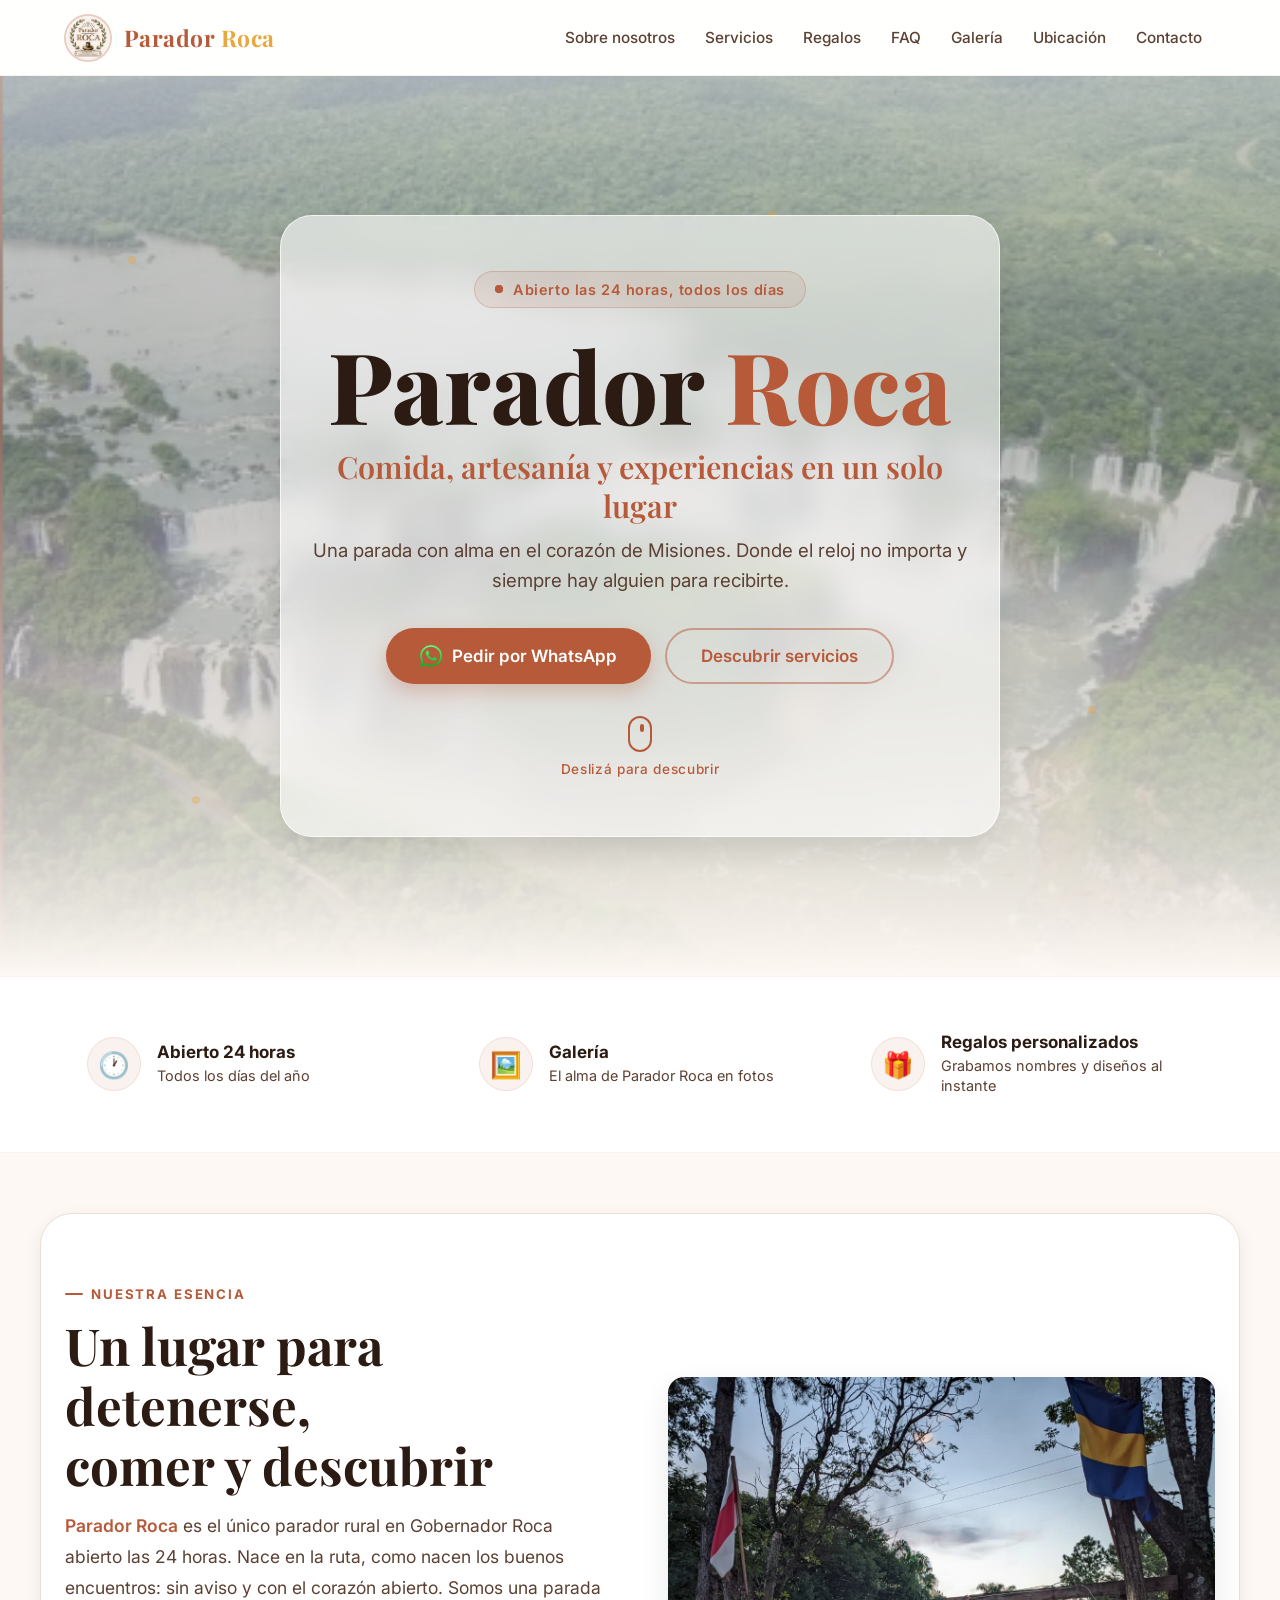
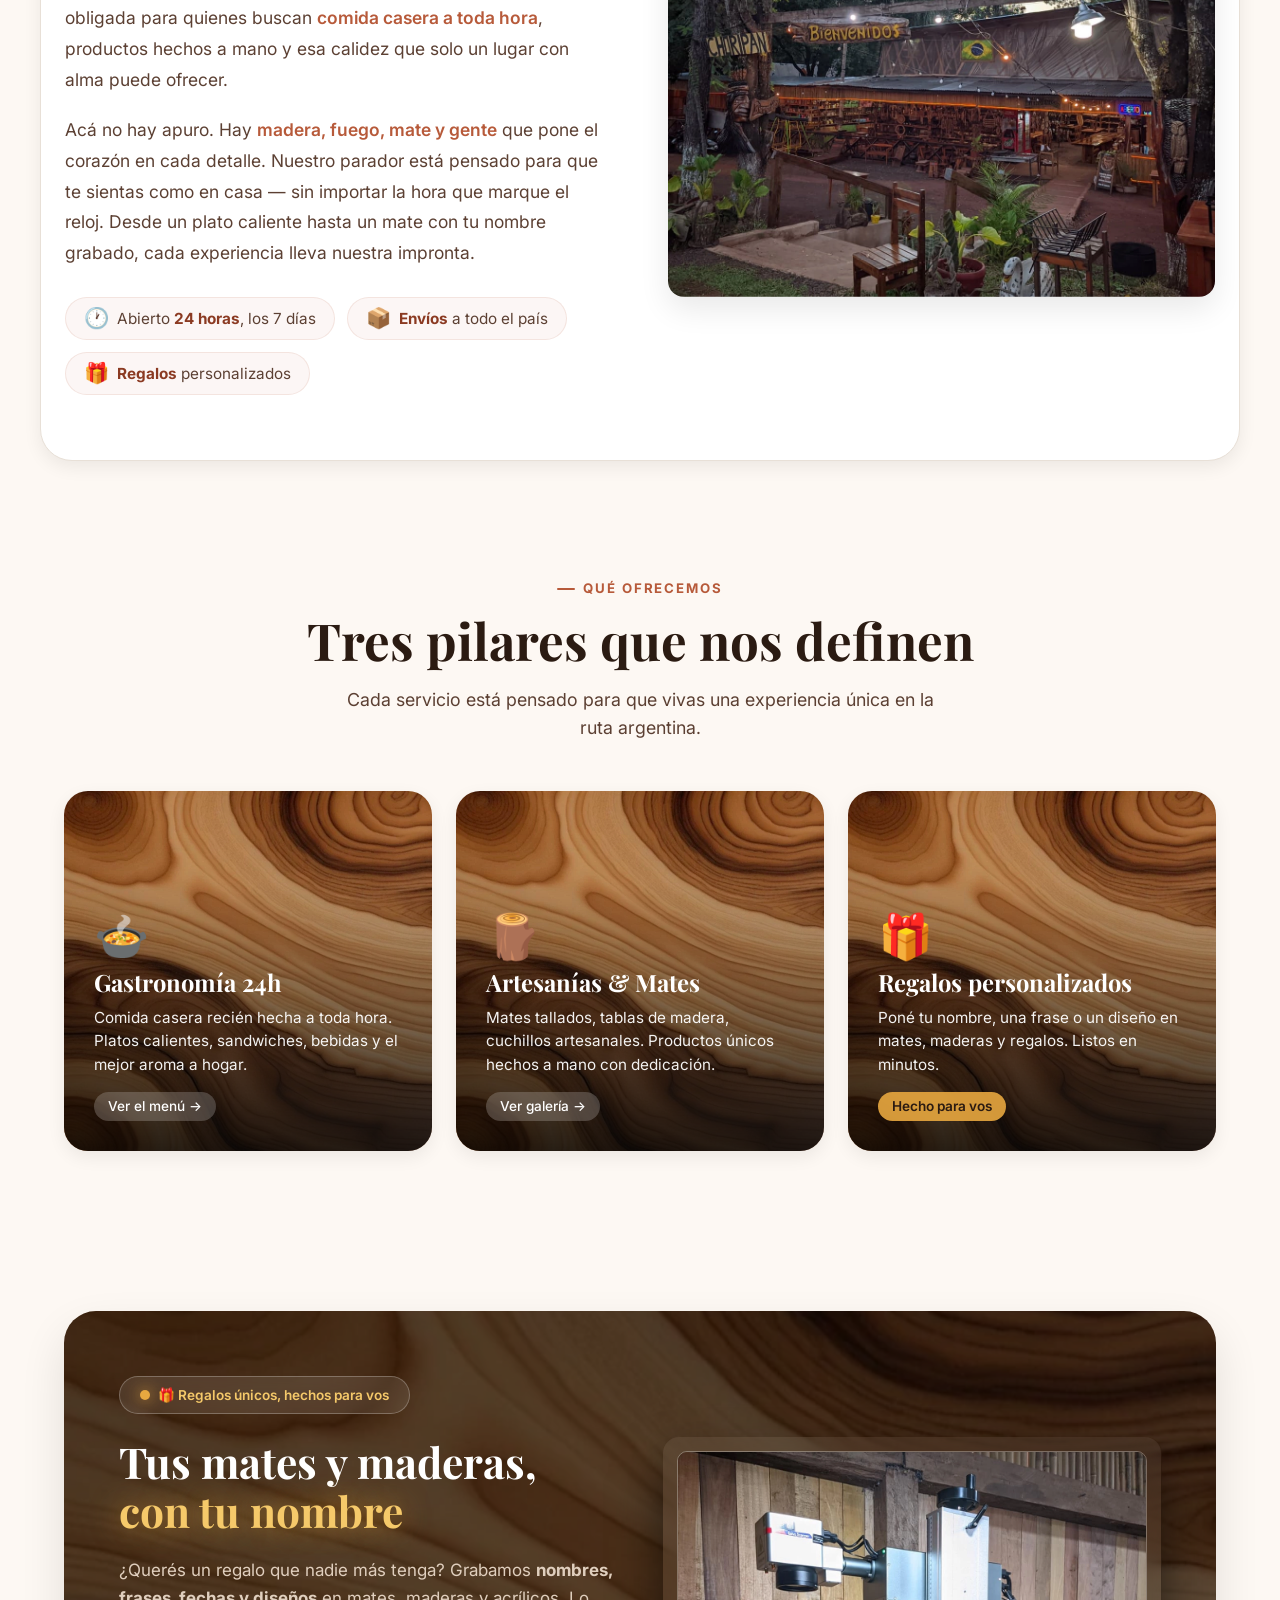
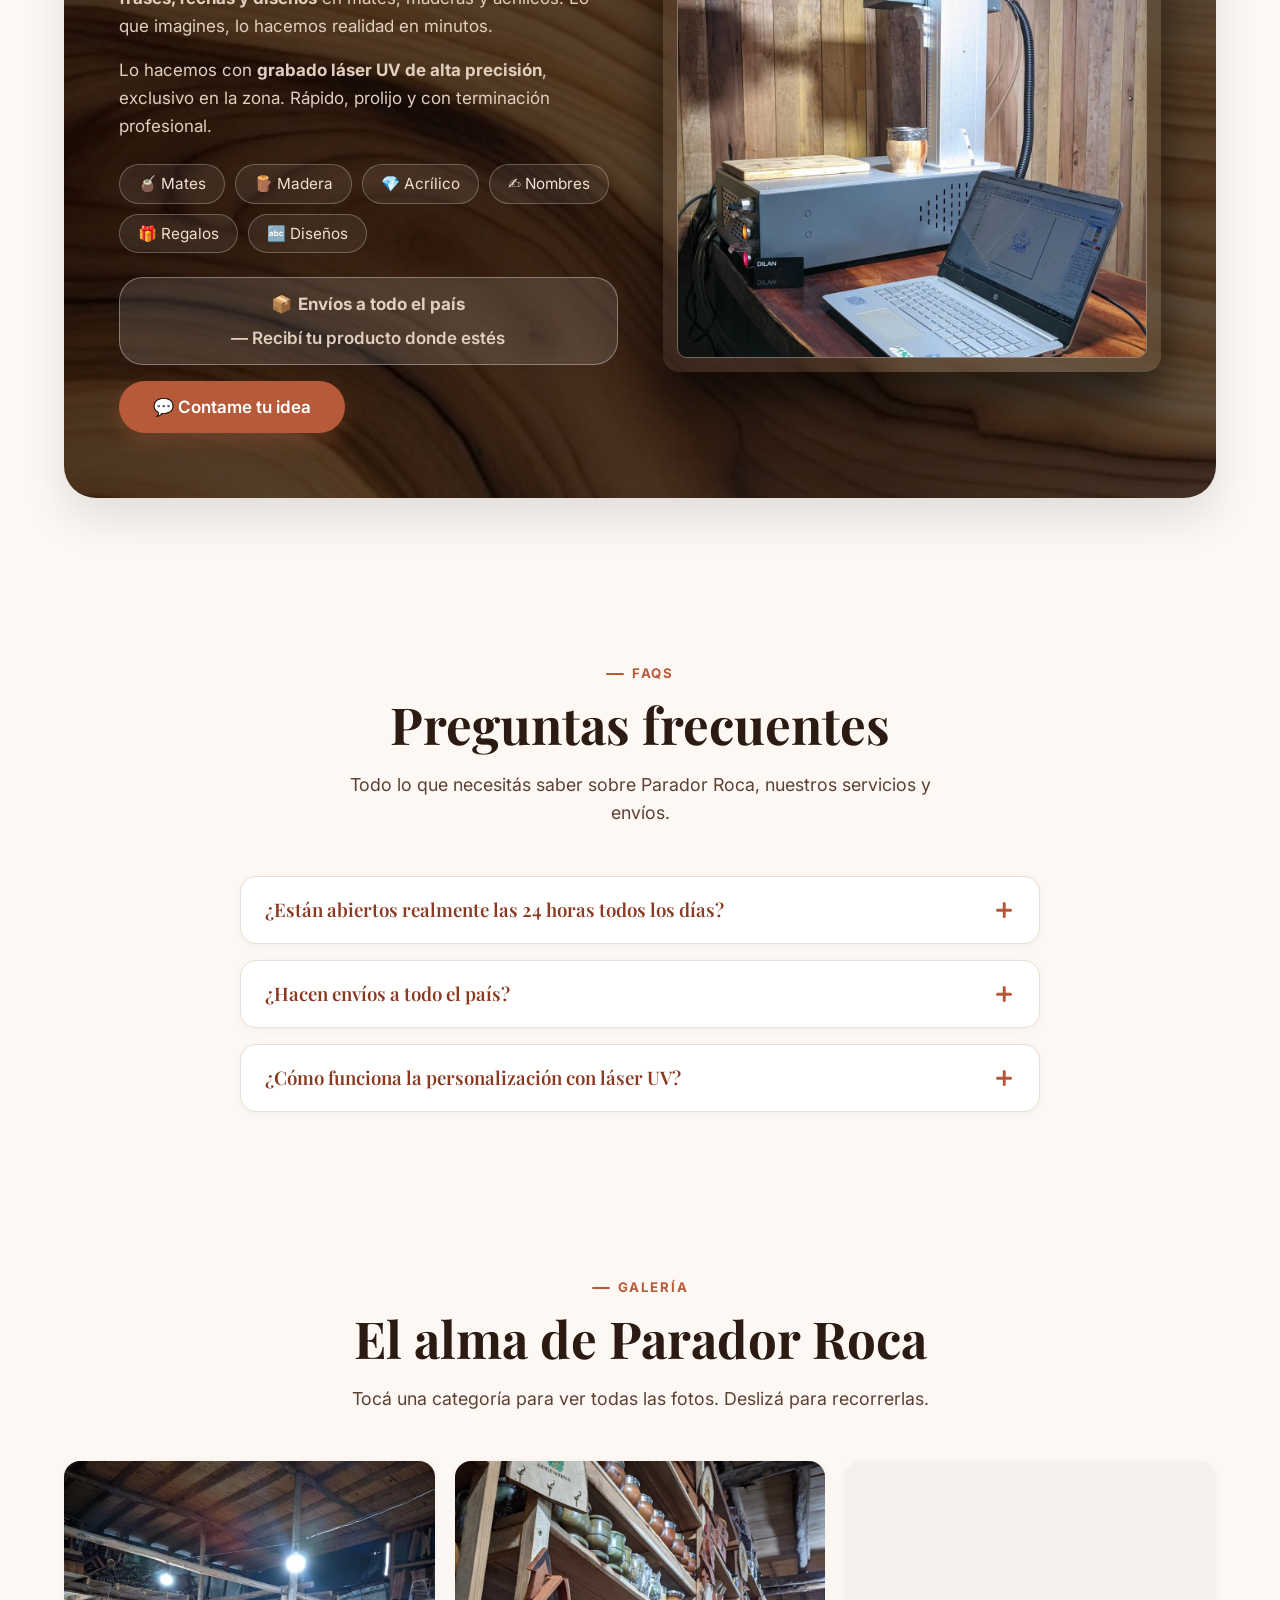
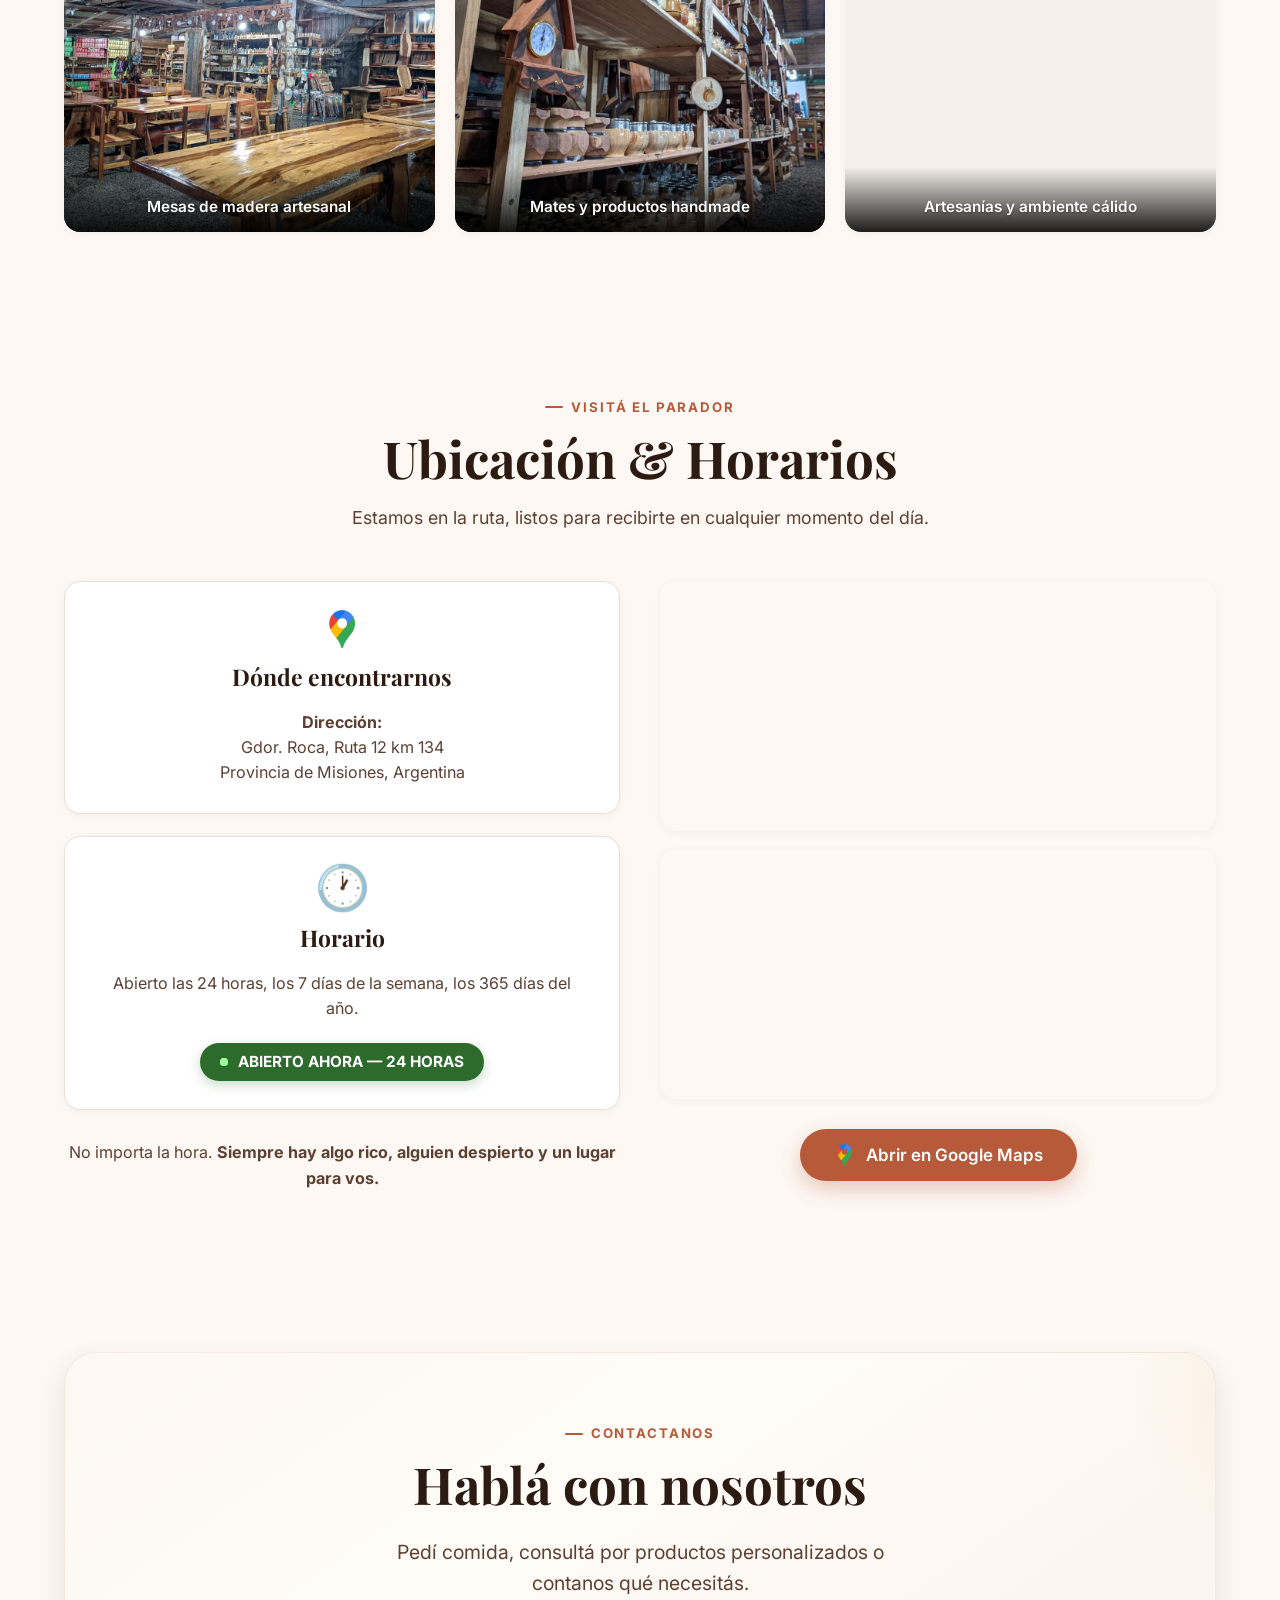
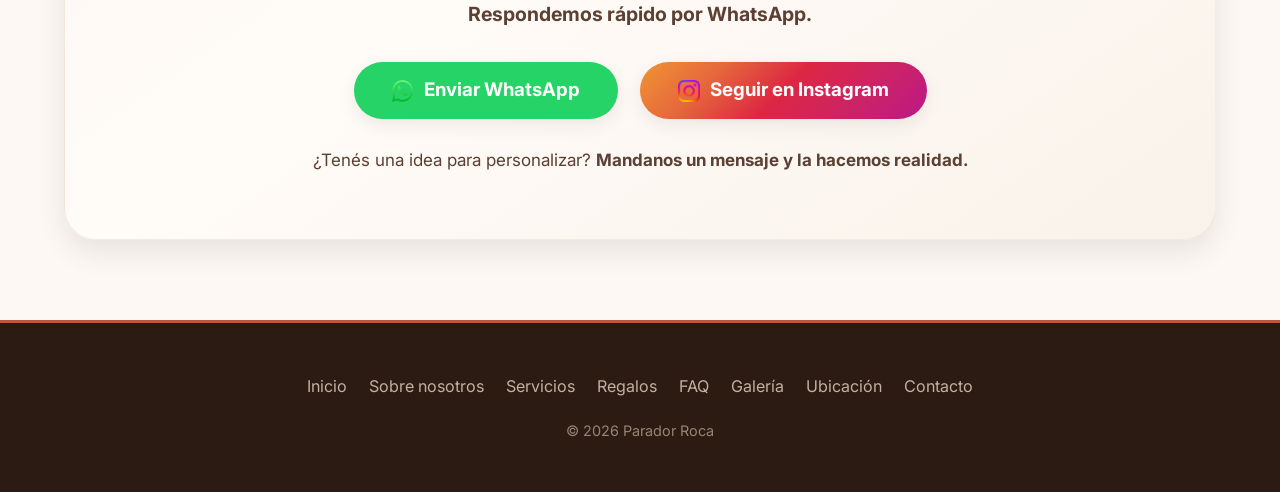
==== commit 1fc9e497: "Add files via upload" ====
--- a/index.html
+++ b/index.html
@@ -2,6 +2,22 @@
 <html lang="es">
 <head>
     <meta charset="UTF-8">
+    <script>
+        // Restaurar scroll guardado (volver de menu/menu.html)
+        // Corre antes de que se pinte la página para evitar flash
+        (function() {
+            try {
+                var y = sessionStorage.getItem('paradorIndexScrollY');
+                if (y !== null) {
+                    var n = parseInt(y, 10);
+                    if (!isNaN(n) && n > 0) {
+                        window.__paradorRestoreY = n;
+                        document.documentElement.style.scrollBehavior = 'auto';
+                    }
+                }
+            } catch (e) {}
+        })();
+    </script>
     <meta name="viewport" content="width=device-width, initial-scale=1.0, viewport-fit=cover">
     <meta name="theme-color" content="#b75a3a">
     <meta name="apple-mobile-web-app-capable" content="yes">
@@ -169,8 +185,6 @@
 <body>
     <a href="#main-content" class="skip-link">Saltar al contenido principal</a>
 
-    <div class="reading-progress" id="readingProgress" aria-hidden="true"></div>
-
     <div class="page-wrapper">
         <header class="navbar" id="navbar">
             <div class="navbar-inner container">
@@ -317,25 +331,25 @@
                     <p class="section-subtitle mx-auto">Cada servicio está pensado para que vivas una experiencia única en la ruta argentina.</p>
                 </div>
                 <div class="services-grid">
-                    <article class="service-card">
+                    <a href="menu/menu.html" class="service-card" aria-label="Ver el menú de Gastronomía">
                         <div class="service-card-bg" style="background-image: url('img/fondo/fondo.webp');" aria-hidden="true"></div>
                         <div class="service-card-content">
                             <span class="service-icon" aria-hidden="true">🍲</span>
                             <h3>Gastronomía 24h</h3>
                             <p>Comida casera recién hecha a toda hora. Platos calientes, sandwiches, bebidas y el mejor aroma a hogar.</p>
-                            <span class="service-card-tag">Siempre abierto</span>
-                        </div>
-                    </article>
-                    <article class="service-card">
+                            <span class="service-card-tag">Ver el menú →</span>
+                        </div>
+                    </a>
+                    <a href="#galeria" class="service-card" aria-label="Ver galería de Artesanías y Mates">
                         <div class="service-card-bg" style="background-image: url('img/fondo/fondo.webp');" aria-hidden="true"></div>
                         <div class="service-card-content">
                             <span class="service-icon" aria-hidden="true">🪵</span>
                             <h3>Artesanías & Mates</h3>
                             <p>Mates tallados, tablas de madera, cuchillos artesanales. Productos únicos hechos a mano con dedicación.</p>
-                            <span class="service-card-tag">Hecho a mano</span>
-                        </div>
-                    </article>
-                    <article class="service-card featured">
+                            <span class="service-card-tag">Ver galería →</span>
+                        </div>
+                    </a>
+                    <a href="#personalizacion" class="service-card featured" aria-label="Ver regalos personalizados">
                         <div class="service-card-bg" style="background-image: url('img/fondo/fondo.webp');" aria-hidden="true"></div>
                         <div class="service-card-content">
                             <span class="service-icon" aria-hidden="true">🎁</span>
@@ -343,7 +357,7 @@
                             <p>Poné tu nombre, una frase o un diseño en mates, maderas y regalos. Listos en minutos.</p>
                             <span class="service-card-tag featured-tag">Hecho para vos</span>
                         </div>
-                    </article>
+                    </a>
                 </div>
             </section>
 
@@ -421,12 +435,6 @@
                 </div>
             </section>
 
-            <!--
-                GALERÍA
-                Las imágenes están en galeria/<categoria>/<numero>.webp
-                Si querés cambiar la portada de una categoría, cambiá el src del <img>.
-                Si querés cambiar la lista del lightbox, cambiá data-images.
-            -->
             <section class="section container reveal" id="galeria" aria-labelledby="gallery-heading">
                 <div class="text-center">
                     <span class="section-label">Galería</span>
--- a/style.css
+++ b/style.css
@@ -29,7 +29,7 @@
     --transition: 0.3s cubic-bezier(0.25, 0.46, 0.45, 0.94);
     --transition-bounce: 0.4s cubic-bezier(0.34, 1.56, 0.64, 1);
     --font-heading: 'Playfair Display', 'Cormorant Garamond', serif;
-    --font-body: 'Inter', system-ui, -apple-system, sans-serif;
+    --font-body: 'Inter', system-ui, -apple-system, 'Segoe UI', Roboto, sans-serif;
     --max-width: 1200px;
     --navbar-height: 76px;
 }
@@ -57,6 +57,7 @@
     -moz-osx-font-smoothing: grayscale;
     background: var(--bg-light);
     -webkit-tap-highlight-color: transparent;
+    touch-action: manipulation;
 }
 
 body.no-scroll {
@@ -71,8 +72,12 @@
 }
 
 h1, h2, h3, h4, h5, h6, p, li, span, a, strong, em, figcaption, address, button {
-    overflow-wrap: break-word;
+    overflow-wrap: anywhere;
     word-wrap: break-word;
+}
+
+section[id] {
+    scroll-margin-top: calc(var(--navbar-height) + 16px);
 }
 
 .container {
@@ -102,19 +107,6 @@
     outline-offset: 2px;
 }
 
-/* ===================== Barra de progreso ===================== */
-.reading-progress {
-    position: fixed;
-    top: 0;
-    left: 0;
-    height: 3px;
-    width: 0%;
-    background: linear-gradient(90deg, var(--primary) 0%, var(--accent) 100%);
-    z-index: 9990;
-    pointer-events: none;
-    box-shadow: 0 0 8px rgba(232,168,64,0.5);
-}
-
 /* ===================== Navbar ===================== */
 .navbar {
     position: sticky;
@@ -129,6 +121,9 @@
     align-items: center;
     transition: background 0.3s ease, box-shadow 0.3s ease;
 }
+@supports not ((backdrop-filter: blur(10px)) or (-webkit-backdrop-filter: blur(10px))) {
+    .navbar { background: rgba(255, 255, 255, 0.98); }
+}
 .navbar.scrolled {
     background: rgba(255, 255, 255, 0.98);
     box-shadow: var(--shadow-md);
@@ -188,6 +183,7 @@
     border-radius: var(--radius-full);
     transition: color 0.25s, background 0.25s;
     white-space: nowrap;
+    -webkit-tap-highlight-color: transparent;
 }
 .nav-links a:hover,
 .nav-links a:focus-visible {
@@ -216,6 +212,8 @@
     align-items: center;
     justify-content: center;
     flex-shrink: 0;
+    -webkit-tap-highlight-color: transparent;
+    touch-action: manipulation;
 }
 .hamburger:hover { background: rgba(0,0,0,0.04); }
 .hamburger-line {
@@ -252,6 +250,9 @@
     backdrop-filter: blur(20px);
     -webkit-backdrop-filter: blur(20px);
     touch-action: none;
+}
+@supports not ((backdrop-filter: blur(10px)) or (-webkit-backdrop-filter: blur(10px))) {
+    .mobile-menu-backdrop { background: rgba(253, 248, 243, 0.98); }
 }
 .mobile-menu-panel {
     position: relative;
@@ -269,6 +270,10 @@
     max-height: 100%;
     overflow-y: auto;
     overscroll-behavior: contain;
+    -webkit-overflow-scrolling: touch;
+}
+@supports not ((backdrop-filter: blur(10px)) or (-webkit-backdrop-filter: blur(10px))) {
+    .mobile-menu-panel { background: #fff; }
 }
 .close-menu-btn {
     position: absolute;
@@ -286,6 +291,8 @@
     display: flex;
     align-items: center;
     justify-content: center;
+    -webkit-tap-highlight-color: transparent;
+    touch-action: manipulation;
 }
 .close-menu-btn:hover { background: rgba(0,0,0,0.05); }
 .mobile-nav-links {
@@ -303,6 +310,7 @@
     border-radius: var(--radius-full);
     transition: color 0.25s, background 0.25s;
     display: block;
+    -webkit-tap-highlight-color: transparent;
 }
 .mobile-nav-links a:hover,
 .mobile-nav-links a:active,
@@ -324,17 +332,24 @@
     padding: clamp(60px, 10vh, 100px) 20px;
     overflow: hidden;
 }
+@supports not (height: 100dvh) {
+    .hero { min-height: -webkit-fill-available; }
+}
 .hero-bg-image {
     position: absolute;
     inset: 0;
     background: url('img/fondo/fondo_inicio.webp') center/cover no-repeat;
+    background-color: #8b3a22;
     filter: brightness(0.65) saturate(0.9);
     z-index: 0;
-    transform: scale(1.02);
-    transition: transform 3.5s ease-out;
+    transform-origin: center center;
+    animation: heroBreath 22s ease-in-out infinite;
     will-change: transform;
 }
-.hero:hover .hero-bg-image { transform: scale(1.06); }
+@keyframes heroBreath {
+    0%, 100% { transform: scale(1.04); }
+    50%      { transform: scale(1.10); }
+}
 .hero-overlay {
     position: absolute;
     inset: 0;
@@ -358,6 +373,7 @@
     background: rgba(232,168,64,0.4);
     border-radius: 50%;
     animation: float 6s infinite ease-in-out;
+    will-change: transform, opacity;
 }
 .particle:nth-child(1) { top: 20%; left: 10%; animation-delay: 0s; }
 .particle:nth-child(2) { top: 70%; left: 85%; animation-delay: 1.5s; }
@@ -367,7 +383,7 @@
 .particle:nth-child(6) { top: 15%; left: 60%; animation-delay: 5s; }
 @keyframes float {
     0%, 100% { transform: translateY(0) scale(1); opacity: 0.6; }
-    50% { transform: translateY(-25px) scale(1.3); opacity: 1; }
+    50%      { transform: translateY(-25px) scale(1.3); opacity: 1; }
 }
 
 .hero-content {
@@ -383,13 +399,16 @@
     box-shadow: var(--shadow-lg);
     border: 1px solid rgba(255,255,255,0.7);
 }
+@supports not ((backdrop-filter: blur(10px)) or (-webkit-backdrop-filter: blur(10px))) {
+    .hero-content { background: rgba(255,255,255,0.92); }
+}
 
 .hero-badge {
     display: inline-flex;
     align-items: center;
     justify-content: center;
     flex-wrap: wrap;
-    gap: 8px;
+    gap: 10px;
     background: rgba(183,90,58,0.1);
     border: 1px solid rgba(183,90,58,0.25);
     color: var(--primary);
@@ -404,6 +423,7 @@
     max-width: 100%;
 }
 .badge-dot {
+    position: relative;
     width: 8px;
     height: 8px;
     background: var(--primary);
@@ -411,11 +431,19 @@
     display: inline-block;
     flex-shrink: 0;
 }
-.pulse-dot { animation: pulse 2s infinite; }
-@keyframes pulse {
-    0% { box-shadow: 0 0 0 0 rgba(183,90,58,0.6); }
-    70% { box-shadow: 0 0 0 10px rgba(183,90,58,0); }
-    100% { box-shadow: 0 0 0 0 rgba(183,90,58,0); }
+.pulse-dot::after {
+    content: '';
+    position: absolute;
+    inset: 0;
+    border-radius: 50%;
+    background-color: inherit;
+    animation: pulseRing 2s ease-out infinite;
+    pointer-events: none;
+    will-change: transform, opacity;
+}
+@keyframes pulseRing {
+    0%   { transform: scale(1);   opacity: 0.7; }
+    100% { transform: scale(2.8); opacity: 0; }
 }
 .hero h1 {
     font-family: var(--font-heading);
@@ -466,16 +494,16 @@
     position: absolute;
     top: 6px;
     left: 50%;
-    transform: translateX(-50%);
     width: 4px;
     height: 8px;
     background: var(--primary);
     border-radius: 4px;
     animation: scrollWheel 1.8s infinite;
+    will-change: transform, opacity;
 }
 @keyframes scrollWheel {
-    0% { opacity: 1; top: 6px; }
-    100% { opacity: 0; top: 20px; }
+    0%   { transform: translateX(-50%) translateY(0);    opacity: 1; }
+    100% { transform: translateX(-50%) translateY(14px); opacity: 0; }
 }
 .scroll-text {
     font-size: 0.8rem;
@@ -499,6 +527,17 @@
     gap: clamp(12px, 2.5vw, 24px);
     align-items: stretch;
 }
+@supports not (display: grid) {
+    .info-band-inner {
+        display: flex;
+        flex-wrap: wrap;
+        justify-content: center;
+    }
+    .info-band-item {
+        flex: 1 1 260px;
+        margin: 6px;
+    }
+}
 
 .info-band-item {
     display: flex;
@@ -509,23 +548,17 @@
     color: inherit;
     padding: clamp(12px, 1.8vw, 18px) clamp(14px, 2vw, 22px);
     border-radius: var(--radius);
-    transition: background 0.25s ease, transform 0.25s ease;
+    transition: background 0.25s ease;
     cursor: pointer;
     position: relative;
     border: 1px solid transparent;
-}
-.info-band-item:hover {
-    background: rgba(183,90,58,0.05);
-    border-color: rgba(183,90,58,0.1);
-    transform: translateY(-2px);
+    -webkit-tap-highlight-color: transparent;
+    touch-action: manipulation;
 }
 .info-band-item:focus-visible {
     outline: 3px solid var(--accent);
     outline-offset: 2px;
     background: rgba(183,90,58,0.05);
-}
-.info-band-item:active {
-    transform: translateY(0);
 }
 
 .info-band-icon {
@@ -540,11 +573,7 @@
     border-radius: 50%;
     font-size: clamp(1.25rem, 2.4vw, 1.5rem);
     line-height: 1;
-    transition: background 0.25s ease, transform 0.25s ease;
-}
-.info-band-item:hover .info-band-icon {
-    background: rgba(183,90,58,0.14);
-    transform: scale(1.05);
+    transition: background 0.25s ease;
 }
 
 .info-band-text {
@@ -567,8 +596,20 @@
     font-size: clamp(0.78rem, 1.7vw, 0.85rem);
     line-height: 1.4;
 }
-.info-band-item:hover .info-band-text strong {
-    color: var(--primary);
+
+@media (hover: hover) and (pointer: fine) {
+    .info-band-item:hover {
+        background: rgba(183,90,58,0.05);
+        border-color: rgba(183,90,58,0.1);
+        transform: translateY(-2px);
+    }
+    .info-band-item:hover .info-band-icon {
+        background: rgba(183,90,58,0.14);
+        transform: scale(1.05);
+    }
+    .info-band-item:hover .info-band-text strong {
+        color: var(--primary);
+    }
 }
 
 /* ===================== Botones ===================== */
@@ -593,27 +634,32 @@
     line-height: 1.3;
     text-align: center;
     max-width: 100%;
+    -webkit-tap-highlight-color: transparent;
+    touch-action: manipulation;
 }
 .btn::after {
     content: '';
     position: absolute;
     top: 50%;
     left: 50%;
-    width: 0;
-    height: 0;
+    width: 300px;
+    height: 300px;
+    margin-left: -150px;
+    margin-top: -150px;
     border-radius: 50%;
-    background: rgba(255,255,255,0.3);
-    transform: translate(-50%, -50%);
-    transition: width 0.6s, height 0.6s;
+    background: rgba(255,255,255,0.28);
+    transform: scale(0);
+    transition: transform 0.6s ease-out;
     z-index: -1;
     pointer-events: none;
+    will-change: transform;
 }
 .btn:active::after {
-    width: 300px;
-    height: 300px;
-    transition: width 0s, height 0s;
+    transform: scale(1);
+    transition: transform 0s;
 }
 .btn > * { position: relative; z-index: 1; }
+
 .btn-primary {
     background: var(--primary);
     color: #fff;
@@ -622,7 +668,6 @@
 .btn-primary:hover,
 .btn-primary:focus-visible {
     background: var(--primary-dark);
-    transform: translateY(-3px);
     box-shadow: 0 14px 28px rgba(183,90,58,0.45);
 }
 .btn-outline {
@@ -634,7 +679,6 @@
 .btn-outline:focus-visible {
     background: rgba(183,90,58,0.06);
     border-color: var(--primary);
-    transform: translateY(-3px);
     box-shadow: 0 8px 20px rgba(183,90,58,0.15);
 }
 .btn-glow { animation: subtlePulse 2.8s ease-in-out infinite; }
@@ -653,7 +697,6 @@
 .btn-instagram:hover,
 .btn-whatsapp:focus-visible,
 .btn-instagram:focus-visible {
-    transform: translateY(-3px);
     filter: brightness(1.1);
     box-shadow: var(--shadow-lg);
 }
@@ -664,12 +707,19 @@
     transition: transform 0.3s;
     flex-shrink: 0;
 }
-.btn:hover .btn-icon-img { transform: scale(1.15); }
 .btn-sm { padding: 12px 24px; font-size: 0.95rem; }
+
+@media (hover: hover) and (pointer: fine) {
+    .btn-primary:hover { transform: translateY(-3px); }
+    .btn-outline:hover { transform: translateY(-3px); }
+    .btn-whatsapp:hover,
+    .btn-instagram:hover { transform: translateY(-3px); }
+    .btn:hover .btn-icon-img { transform: scale(1.15); }
+}
 
 @keyframes subtlePulse {
     0%, 100% { box-shadow: 0 6px 24px rgba(183,90,58,0.3), 0 0 0 rgba(232,168,64,0.3); }
-    50% { box-shadow: 0 10px 28px rgba(183,90,58,0.5), 0 0 20px rgba(232,168,64,0.3); }
+    50%      { box-shadow: 0 10px 28px rgba(183,90,58,0.5), 0 0 20px rgba(232,168,64,0.3); }
 }
 
 /* ===================== Focus visible global ===================== */
@@ -679,6 +729,14 @@
 .faq-question:focus-visible {
     outline: 3px solid var(--accent);
     outline-offset: 3px;
+}
+@supports not selector(:focus-visible) {
+    a:focus,
+    button:focus,
+    .btn:focus {
+        outline: 2px dashed var(--accent);
+        outline-offset: 2px;
+    }
 }
 
 /* ===================== Secciones ===================== */
@@ -738,7 +796,7 @@
 }
 .about-grid {
     display: grid;
-    grid-template-columns: 1fr 1fr;
+    grid-template-columns: minmax(0, 1fr) minmax(0, 1fr);
     gap: clamp(30px, 5vw, 55px);
     align-items: center;
 }
@@ -766,7 +824,6 @@
     border-radius: 100px;
     font-size: clamp(0.82rem, 2vw, 0.9rem);
     color: var(--text-medium);
-    transition: background 0.3s;
     line-height: 1.4;
     max-width: 100%;
 }
@@ -787,8 +844,8 @@
     width: 100%;
     height: auto;
     transition: transform 0.5s ease;
-}
-.about-image:hover img { transform: scale(1.03); }
+    will-change: transform;
+}
 .about-image-accent {
     position: absolute;
     bottom: 15px;
@@ -800,8 +857,13 @@
     opacity: 0.6;
     z-index: -1;
 }
-
-/* ===================== Servicios ===================== */
+@media (hover: hover) and (pointer: fine) {
+    .about-image:hover img { transform: scale(1.03); }
+}
+
+/* =========================================================
+   Servicios — las tarjetas ahora son enlaces clickeables
+   ========================================================= */
 .services-grid {
     display: grid;
     grid-template-columns: repeat(3, minmax(0, 1fr));
@@ -815,12 +877,22 @@
     display: flex;
     align-items: flex-end;
     box-shadow: var(--shadow-md);
-    transition: transform 0.4s var(--transition-bounce), box-shadow 0.4s;
+    transition: box-shadow 0.4s;
     isolation: isolate;
-}
-.service-card:hover {
-    transform: translateY(-6px);
-    box-shadow: var(--shadow-xl);
+    /* Como es <a>: quitar decoración, heredar color blanco */
+    text-decoration: none;
+    color: #fff;
+    cursor: pointer;
+    -webkit-tap-highlight-color: transparent;
+    touch-action: manipulation;
+}
+.service-card:focus-visible {
+    outline: 3px solid var(--accent);
+    outline-offset: 4px;
+    border-radius: var(--radius-lg);
+}
+.service-card:active {
+    transform: scale(0.985);
 }
 .service-card-bg {
     position: absolute;
@@ -828,8 +900,9 @@
     background-size: cover;
     background-position: center;
     transition: transform 0.6s ease;
-}
-.service-card:hover .service-card-bg { transform: scale(1.08); }
+    will-change: transform;
+    background-color: #4a2e1e; /* fallback si no carga la imagen */
+}
 .service-card::after {
     content: '';
     position: absolute;
@@ -840,6 +913,7 @@
         rgba(0,0,0,0.1) 75%,
         rgba(0,0,0,0) 100%);
     z-index: 1;
+    pointer-events: none;
 }
 .service-card-content {
     position: relative;
@@ -879,11 +953,23 @@
     font-size: clamp(0.72rem, 1.7vw, 0.8rem);
     font-weight: 500;
     line-height: 1.4;
+    transition: transform 0.25s;
+}
+@supports not ((backdrop-filter: blur(10px)) or (-webkit-backdrop-filter: blur(10px))) {
+    .service-card-tag { background: rgba(255,255,255,0.32); }
 }
 .featured-tag {
     background: rgba(232,168,64,0.9);
     color: var(--text-dark);
     font-weight: 600;
+}
+@media (hover: hover) and (pointer: fine) {
+    .service-card:hover {
+        transform: translateY(-6px);
+        box-shadow: var(--shadow-xl);
+    }
+    .service-card:hover .service-card-bg { transform: scale(1.08); }
+    .service-card:hover .service-card-tag { transform: scale(1.05); }
 }
 
 /* ===================== Personalización UV ===================== */
@@ -900,6 +986,7 @@
     background-position: center;
     filter: brightness(0.4);
     z-index: 0;
+    background-color: #2b1b12;
 }
 .personalization-content {
     position: relative;
@@ -1005,7 +1092,6 @@
     backdrop-filter: blur(14px);
     -webkit-backdrop-filter: blur(14px);
     box-shadow: 0 30px 50px rgba(0,0,0,0.6);
-    transition: transform 0.4s;
     position: relative;
     width: 100%;
     max-width: 500px;
@@ -1055,6 +1141,8 @@
     gap: 14px;
     transition: color 0.25s;
     line-height: 1.4;
+    -webkit-tap-highlight-color: transparent;
+    touch-action: manipulation;
 }
 .faq-question:hover { color: var(--primary); }
 .faq-question > span:first-child {
@@ -1067,6 +1155,7 @@
     height: 22px;
     position: relative;
     transition: transform 0.35s var(--transition-bounce);
+    will-change: transform;
 }
 .faq-icon::before,
 .faq-icon::after {
@@ -1082,7 +1171,7 @@
 .faq-icon::after {
     width: 2.5px;
     height: 16px;
-    transition: opacity 0.25s, transform 0.35s;
+    transition: opacity 0.25s;
 }
 .faq-item.open .faq-icon { transform: rotate(180deg); }
 .faq-item.open .faq-icon::after { opacity: 0; }
@@ -1125,7 +1214,6 @@
     align-items: center;
     text-align: center;
     gap: 14px;
-    transition: box-shadow 0.3s, transform 0.3s;
     min-width: 0;
 }
 .info-card-icon {
@@ -1154,7 +1242,7 @@
     align-items: center;
     justify-content: center;
     flex-wrap: wrap;
-    gap: 8px;
+    gap: 10px;
     background: #2C6B2C;
     color: #fff;
     padding: 9px 20px;
@@ -1168,6 +1256,7 @@
     max-width: 100%;
 }
 .hours-dot {
+    position: relative;
     width: 8px;
     height: 8px;
     background: #9fff9f;
@@ -1193,6 +1282,7 @@
     border-radius: var(--radius);
     height: clamp(200px, 30vw, 250px);
     width: 100%;
+    max-width: 100%;
 }
 .map-link { align-self: center; margin-top: 12px; }
 
@@ -1266,6 +1356,7 @@
     text-decoration: none;
     transition: color 0.3s;
     font-size: clamp(0.85rem, 2vw, 0.95rem);
+    -webkit-tap-highlight-color: transparent;
 }
 .footer-links a:hover,
 .footer-links a:active { color: var(--accent); }
@@ -1296,6 +1387,8 @@
     transform: translateY(20px);
     transition: opacity 0.3s, visibility 0s linear 0.3s, transform 0.3s var(--transition-bounce), background 0.25s, box-shadow 0.25s;
     box-shadow: 0 8px 24px rgba(183,90,58,0.35);
+    -webkit-tap-highlight-color: transparent;
+    touch-action: manipulation;
 }
 .back-to-top.visible {
     opacity: 1;
@@ -1306,8 +1399,10 @@
 .back-to-top:hover,
 .back-to-top:focus-visible {
     background: var(--primary-dark);
-    transform: translateY(-4px);
     box-shadow: 0 12px 30px rgba(183,90,58,0.5);
+}
+@media (hover: hover) and (pointer: fine) {
+    .back-to-top.visible:hover { transform: translateY(-4px); }
 }
 .back-to-top svg {
     width: clamp(18px, 2.4vw, 22px);
@@ -1318,11 +1413,13 @@
 .reveal {
     opacity: 0;
     transform: translateY(35px);
-    transition: opacity 0.8s ease, transform 0.8s cubic-bezier(0.23, 1, 0.32, 1);
+    transition: opacity 0.7s ease, transform 0.7s cubic-bezier(0.23, 1, 0.32, 1);
+    will-change: opacity, transform;
 }
 .reveal.visible {
     opacity: 1;
     transform: translateY(0);
+    will-change: auto;
 }
 
 /* ===================== Reduced motion ===================== */
@@ -1333,24 +1430,26 @@
         transition-duration: 0.01ms !important;
         scroll-behavior: auto !important;
     }
-    .reveal { opacity: 1; transform: none; }
+    .reveal { opacity: 1; transform: none; will-change: auto; }
     .particle { display: none; }
-    .hero-bg-image { transition: none; }
-    .hero:hover .hero-bg-image { transform: scale(1.02); }
+    .hero-bg-image { animation: none; transform: scale(1.02); }
     .btn-glow { animation: none; }
-    .pulse-dot { animation: none; }
-    .scroll-mouse::after { animation: none; opacity: 1; }
-    .info-band-item:hover { transform: none; }
+    .pulse-dot::after { animation: none; opacity: 0; }
+    .scroll-mouse::after { animation: none; opacity: 1; transform: translateX(-50%); }
+    .service-card:active { transform: none; }
+    [class*="will-change"] { will-change: auto !important; }
 }
 
 /* =========================================================
-   RESPONSIVE (general)
+   RESPONSIVE
    ========================================================= */
 
-@media (max-width: 1024px) {
+@media (max-width: 1080px) {
     .nav-links { display: none; }
     .hamburger { display: flex; }
-
+}
+
+@media (max-width: 1024px) {
     .personalization-content {
         grid-template-columns: minmax(0, 1fr);
     }
@@ -1495,7 +1594,7 @@
 
 @media (max-height: 500px) and (orientation: landscape) {
     .hero {
-        min-height: 500px;
+        min-height: 480px;
         padding: 40px 20px;
     }
     .hero-content { padding: 22px 20px; }
@@ -1506,13 +1605,23 @@
 @media (min-width: 1400px) {
     :root { --max-width: 1280px; }
     .services-grid { gap: 28px; }
+}
+
+@supports (padding: max(0px)) {
+    .container {
+        padding-left: max(clamp(16px, 3vw, 24px), env(safe-area-inset-left));
+        padding-right: max(clamp(16px, 3vw, 24px), env(safe-area-inset-right));
+    }
+    .back-to-top {
+        bottom: max(clamp(16px, 3vw, 30px), env(safe-area-inset-bottom));
+        right: max(clamp(16px, 3vw, 30px), env(safe-area-inset-right));
+    }
 }
 
 @media print {
     .navbar,
     .mobile-menu,
     .back-to-top,
-    .reading-progress,
     .hero-particles,
     .hero-scroll-indicator {
         display: none !important;
@@ -1520,4 +1629,6 @@
     .hero { min-height: auto; padding: 20px; }
     body { background: #fff; }
     .reveal { opacity: 1; transform: none; }
+    .hero-bg-image { animation: none; }
+    a { color: #000; text-decoration: underline; }
 }
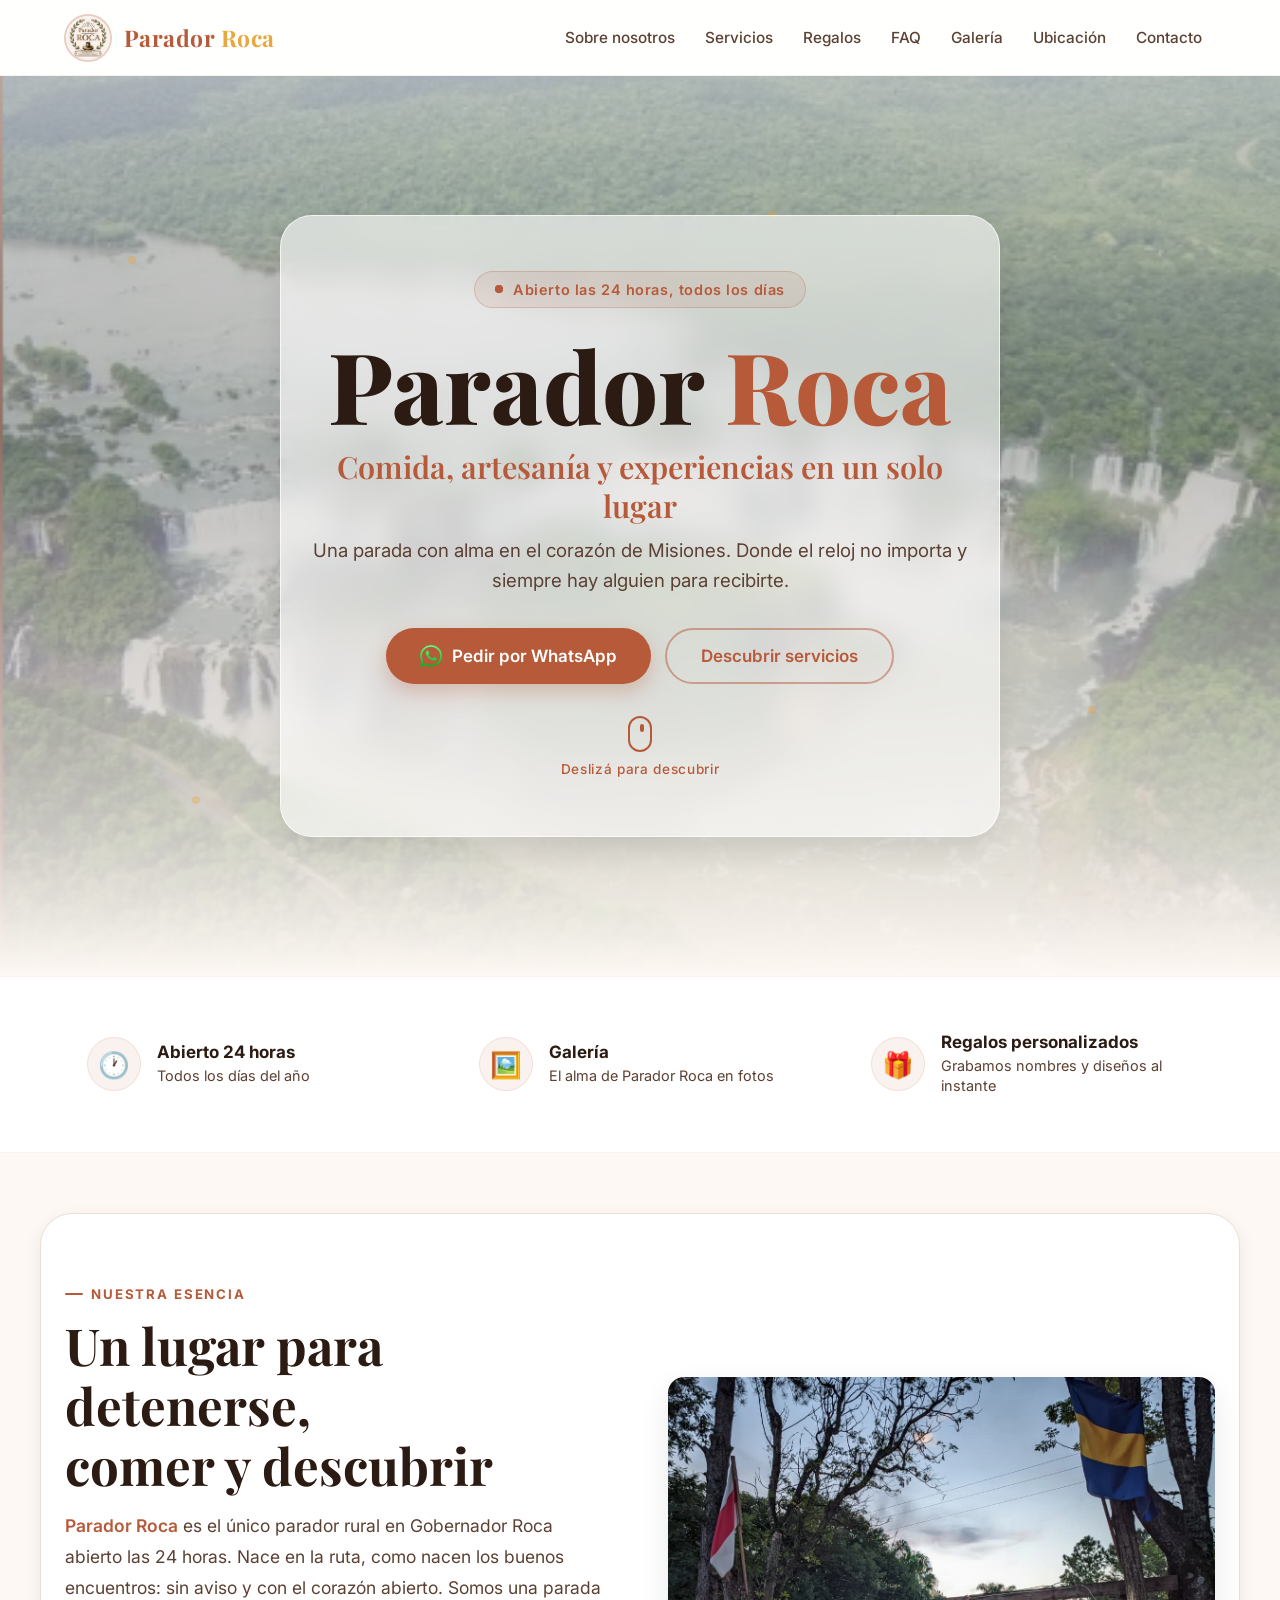
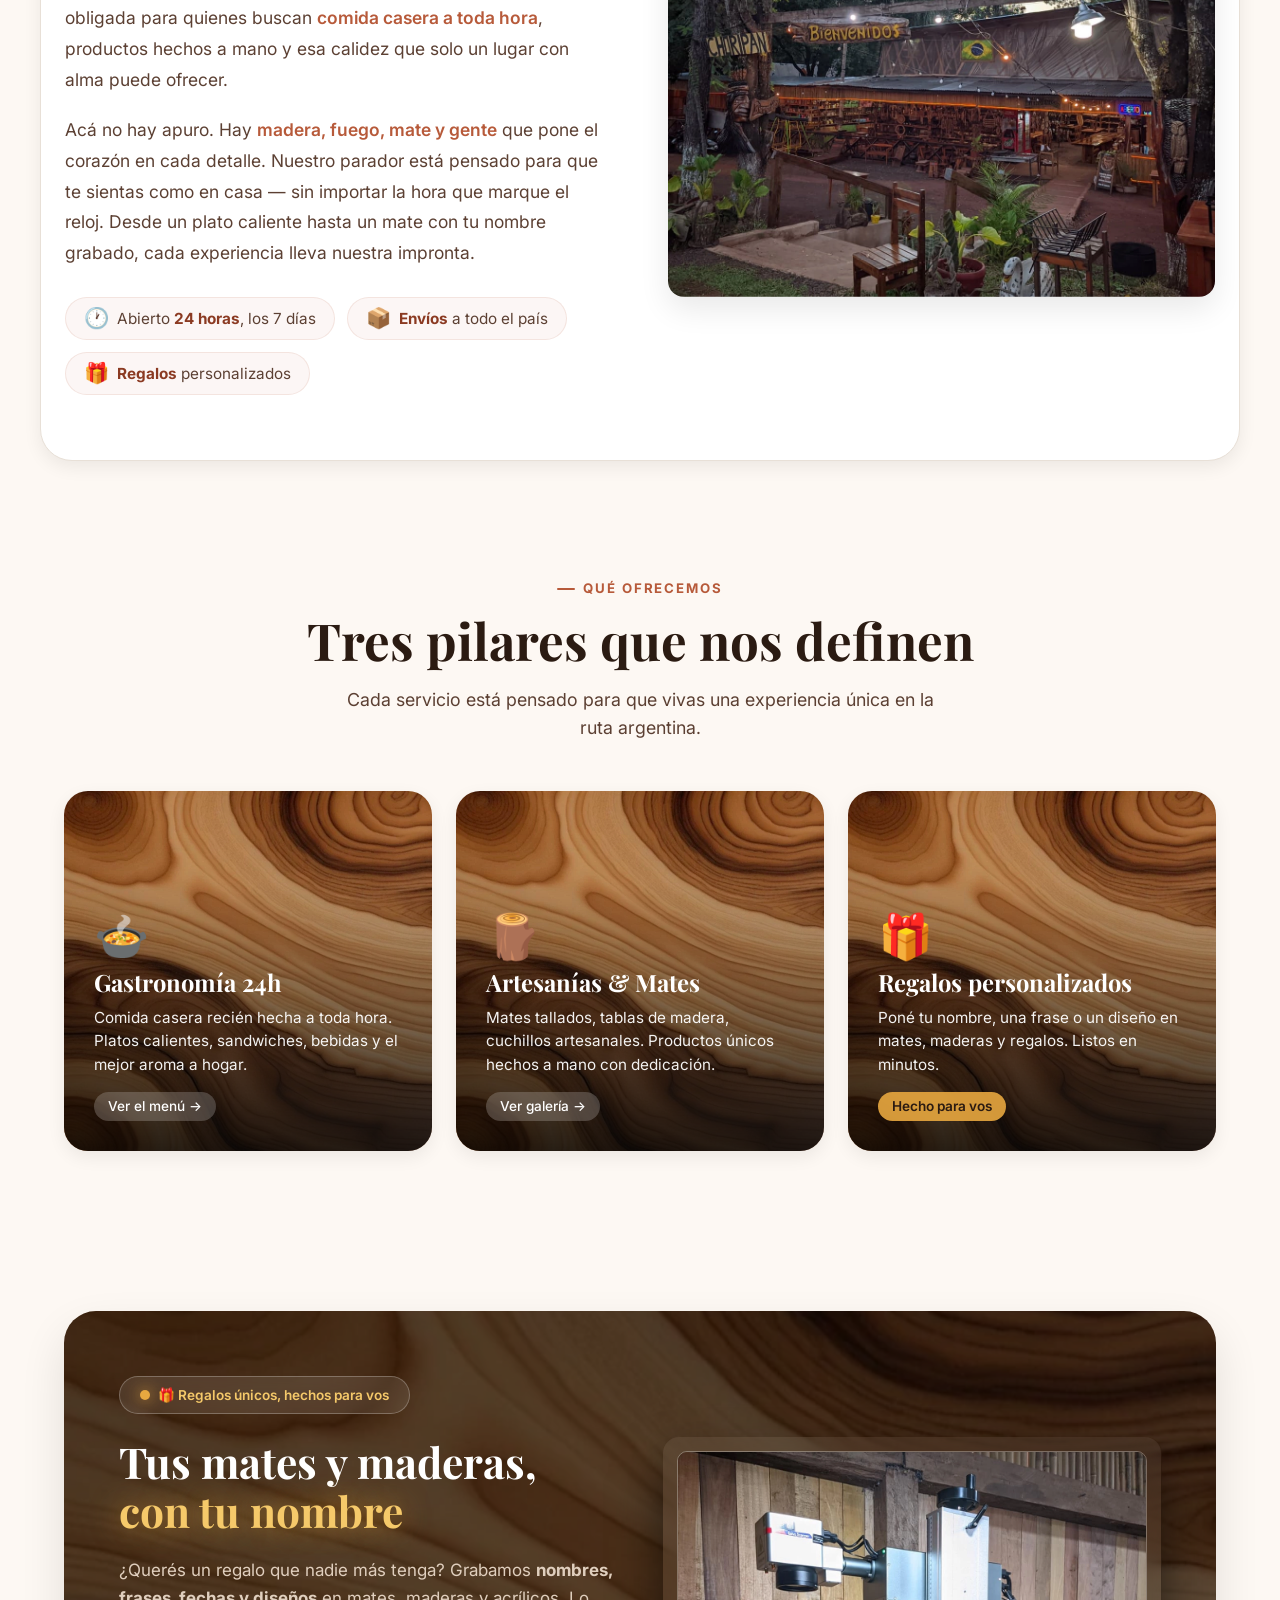
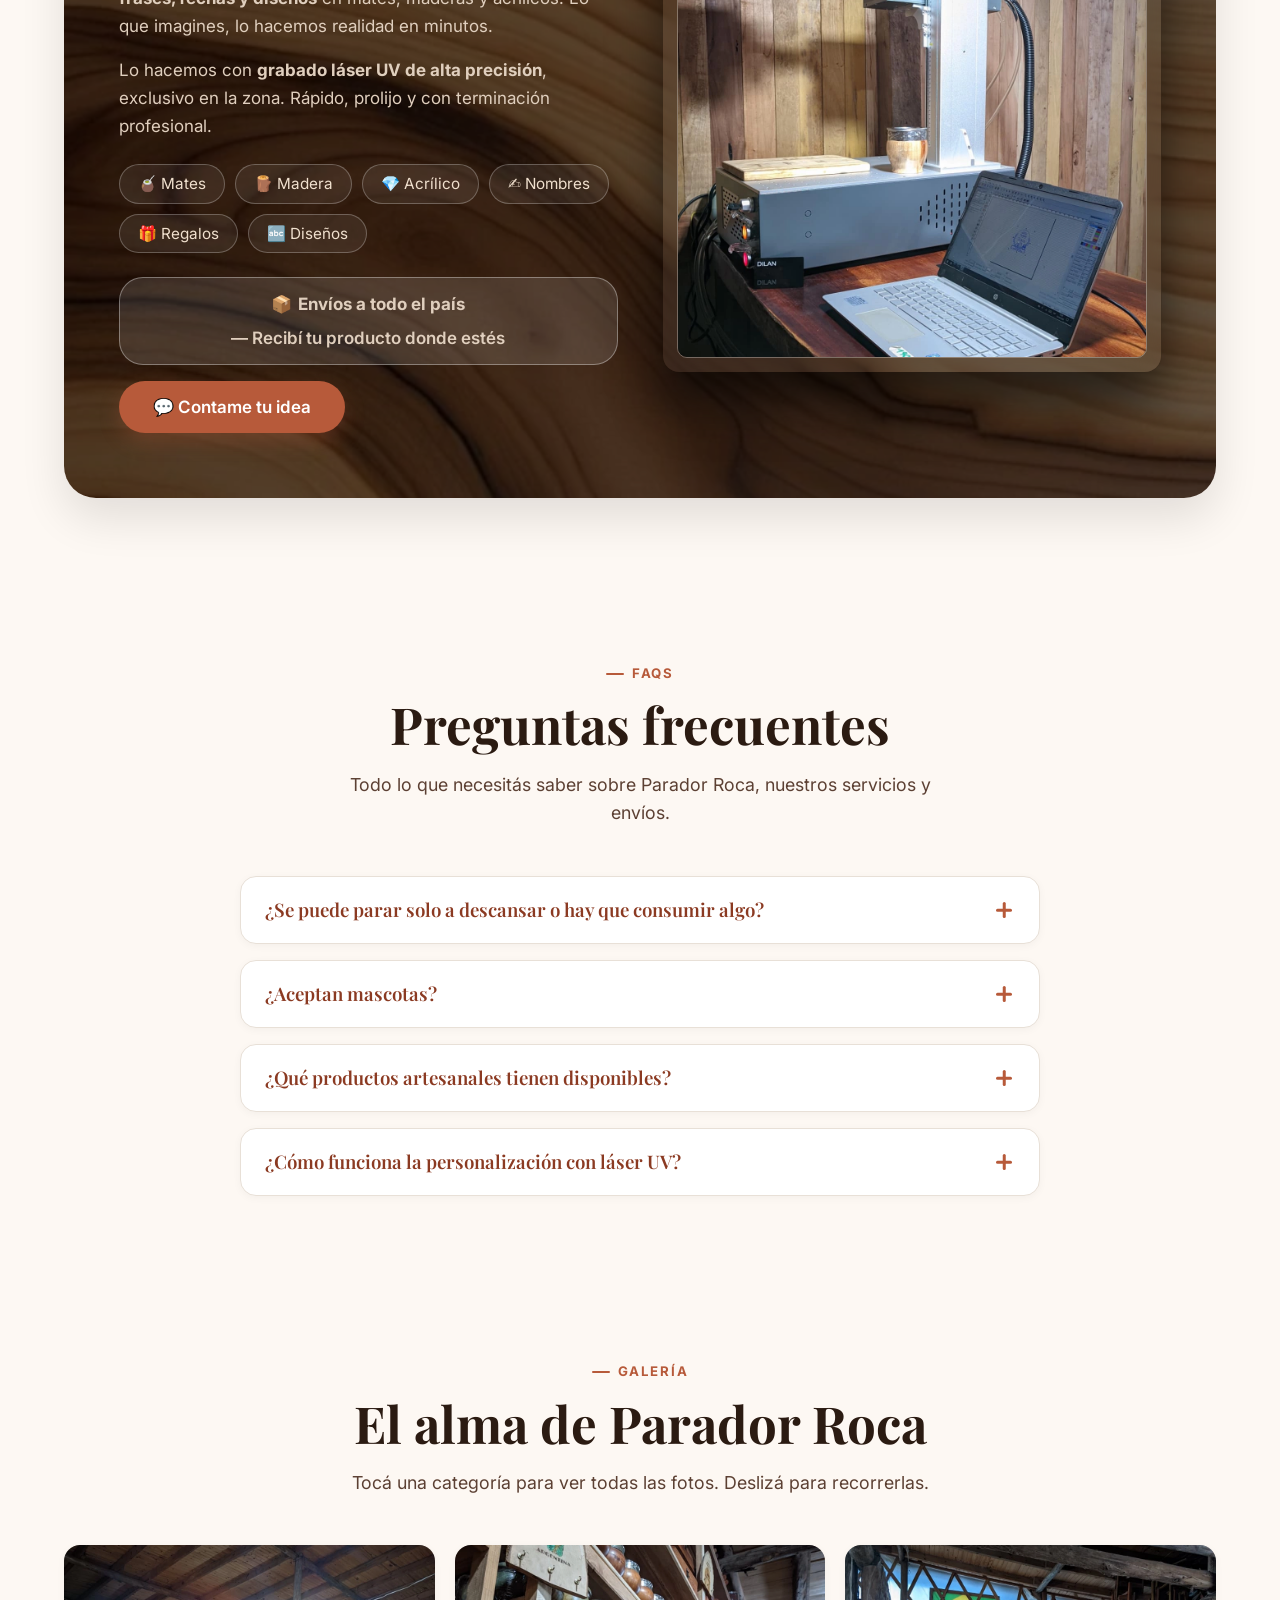
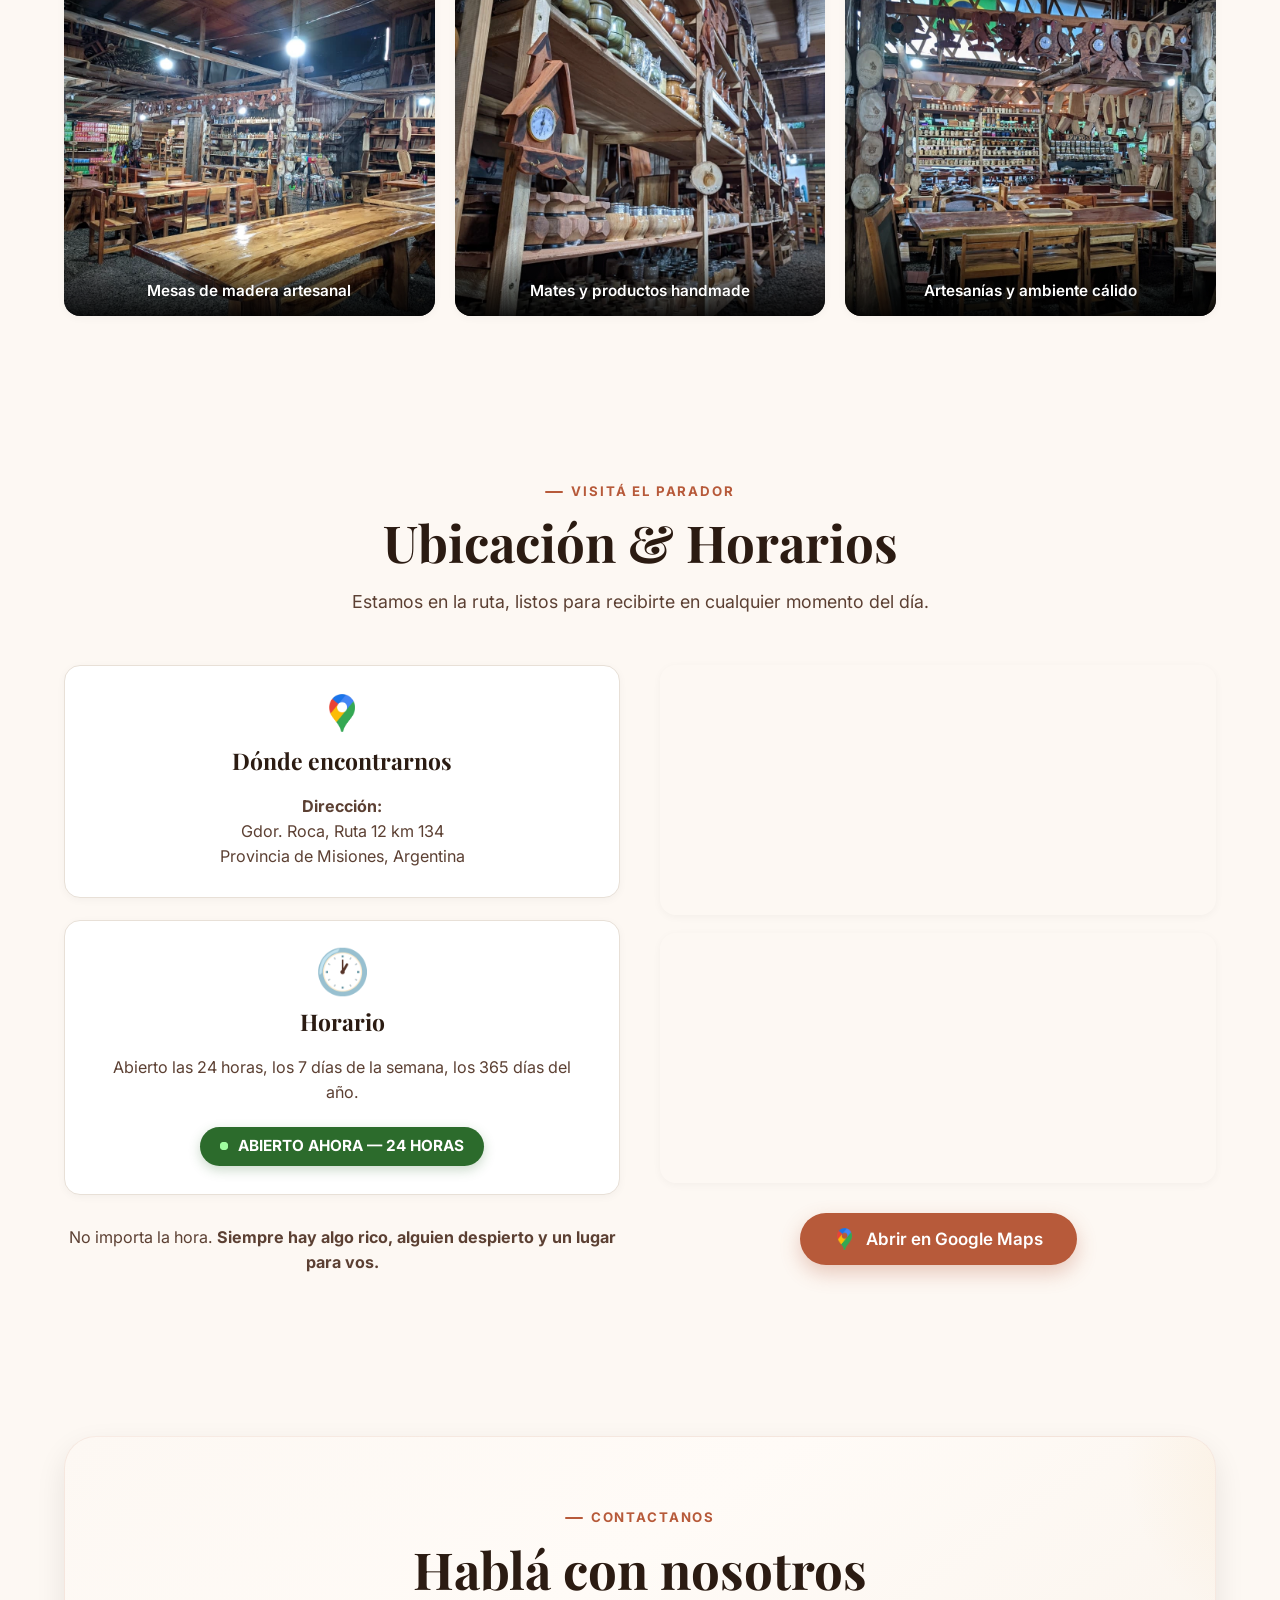
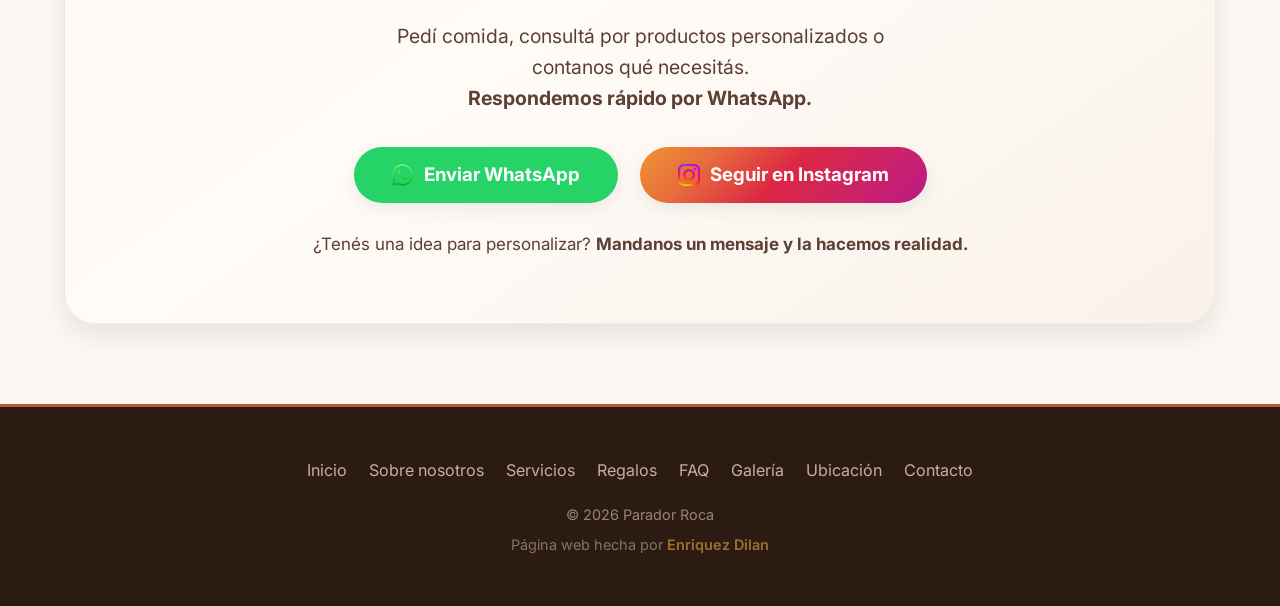
==== commit d7a08536: "Add files via upload" ====
--- a/index.html
+++ b/index.html
@@ -138,18 +138,26 @@
         "mainEntity": [
             {
                 "@type": "Question",
-                "name": "¿Están abiertos realmente las 24 horas todos los días?",
+                "name": "¿Se puede parar solo a descansar o hay que consumir algo?",
                 "acceptedAnswer": {
                     "@type": "Answer",
-                    "text": "Sí, Parador Roca permanece abierto las 24 horas, los 7 días de la semana, incluyendo feriados. Siempre hay alguien para atenderte."
+                    "text": "No hay ninguna obligación de consumir. Podés parar a estirar las piernas, tomar algo fresco, usar el baño o simplemente descansar un rato. Sos bienvenido, consumas o no."
                 }
             },
             {
                 "@type": "Question",
-                "name": "¿Hacen envíos a todo el país?",
+                "name": "¿Aceptan mascotas?",
                 "acceptedAnswer": {
                     "@type": "Answer",
-                    "text": "Sí, realizamos envíos a todo el país. Podés consultar por WhatsApp para coordinar el envío de mates personalizados, artesanías o cualquier producto."
+                    "text": "Sí, por supuesto. Las mascotas son más que bienvenidas. Es una parada rural con espacio al aire libre, así que tu perro (o el animal que sea) puede estirar las patas y descansar junto a vos. Solo te pedimos que lo mantengas cerca y recojas lo que deje."
+                }
+            },
+            {
+                "@type": "Question",
+                "name": "¿Qué productos artesanales tienen disponibles?",
+                "acceptedAnswer": {
+                    "@type": "Answer",
+                    "text": "Tenemos mates tallados, tablas de madera, cuchillos artesanales, llaveros, mates personalizados y más. Todo hecho a mano, con madera de la zona y terminaciones únicas. Si buscás algo en particular, consultanos por WhatsApp y te contamos qué hay disponible en el momento."
                 }
             },
             {
@@ -401,32 +409,43 @@
                 <div class="faq-grid" id="faqGrid">
                     <div class="faq-item">
                         <button class="faq-question" type="button" aria-expanded="false" aria-controls="faq-answer-1" id="faq-question-1">
-                            <span>¿Están abiertos realmente las 24 horas todos los días?</span>
+                            <span>¿Se puede parar solo a descansar o hay que consumir algo?</span>
                             <span class="faq-icon" aria-hidden="true"></span>
                         </button>
                         <div class="faq-answer" id="faq-answer-1" role="region" aria-labelledby="faq-question-1">
                             <div class="faq-answer-inner">
-                                <p>Sí, Parador Roca permanece abierto las 24 horas, los 7 días de la semana, incluyendo feriados. Siempre hay alguien para atenderte.</p>
+                                <p>No hay ninguna obligación de consumir. Podés parar a estirar las piernas, tomar algo fresco, usar el baño o simplemente descansar un rato. Sos bienvenido, consumas o no.</p>
                             </div>
                         </div>
                     </div>
                     <div class="faq-item">
                         <button class="faq-question" type="button" aria-expanded="false" aria-controls="faq-answer-2" id="faq-question-2">
-                            <span>¿Hacen envíos a todo el país?</span>
+                            <span>¿Aceptan mascotas?</span>
                             <span class="faq-icon" aria-hidden="true"></span>
                         </button>
                         <div class="faq-answer" id="faq-answer-2" role="region" aria-labelledby="faq-question-2">
                             <div class="faq-answer-inner">
-                                <p>Sí, realizamos envíos a todo el país. Podés consultar por WhatsApp para coordinar el envío de mates personalizados, artesanías o cualquier producto.</p>
+                                <p>¡Sí, por supuesto! Las mascotas son más que bienvenidas. Es una parada rural con espacio al aire libre, así que tu perro (o el animal que sea) puede estirar las patas y descansar junto a vos. Solo te pedimos que lo mantengas cerca y recojas lo que deje.</p>
                             </div>
                         </div>
                     </div>
                     <div class="faq-item">
                         <button class="faq-question" type="button" aria-expanded="false" aria-controls="faq-answer-3" id="faq-question-3">
+                            <span>¿Qué productos artesanales tienen disponibles?</span>
+                            <span class="faq-icon" aria-hidden="true"></span>
+                        </button>
+                        <div class="faq-answer" id="faq-answer-3" role="region" aria-labelledby="faq-question-3">
+                            <div class="faq-answer-inner">
+                                <p>Tenemos mates tallados, tablas de madera, cuchillos artesanales, llaveros, mates personalizados y más. Todo hecho a mano, con madera de la zona y terminaciones únicas. Si buscás algo en particular, consultanos por WhatsApp y te contamos qué hay disponible en el momento.</p>
+                            </div>
+                        </div>
+                    </div>
+                    <div class="faq-item">
+                        <button class="faq-question" type="button" aria-expanded="false" aria-controls="faq-answer-4" id="faq-question-4">
                             <span>¿Cómo funciona la personalización con láser UV?</span>
                             <span class="faq-icon" aria-hidden="true"></span>
                         </button>
-                        <div class="faq-answer" id="faq-answer-3" role="region" aria-labelledby="faq-question-3">
+                        <div class="faq-answer" id="faq-answer-4" role="region" aria-labelledby="faq-question-4">
                             <div class="faq-answer-inner">
                                 <p>Contamos con una máquina de grabado láser UV de alta precisión. Podés personalizar mates, madera, acrílico y más con nombres, frases o diseños. El proceso es rápido y el resultado es profesional.</p>
                             </div>
@@ -570,6 +589,13 @@
                 </nav>
                 <div class="footer-bottom">
                     <p>&copy; <span id="currentYear"></span> Parador Roca</p>
+                    <p class="footer-credit">
+                        Página web hecha por
+                        <a href="https://www.instagram.com/enriquez_dilan_?stkn=MXBhMHFjdmtiZjN3aA=="
+                           target="_blank"
+                           rel="noopener noreferrer"
+                           class="footer-credit-link">Enriquez Dilan</a>
+                    </p>
                 </div>
             </div>
         </footer>
--- a/style.css
+++ b/style.css
@@ -1176,18 +1176,24 @@
 .faq-item.open .faq-icon { transform: rotate(180deg); }
 .faq-item.open .faq-icon::after { opacity: 0; }
 
+/* ---- Animación con max-height (sin bugs en Safari/iOS) ---- */
 .faq-answer {
-    display: grid;
-    grid-template-rows: 0fr;
-    transition: grid-template-rows 0.4s cubic-bezier(0.25, 0.46, 0.45, 0.94);
-}
-.faq-item.open .faq-answer { grid-template-rows: 1fr; }
-.faq-answer-inner { overflow: hidden; }
+    overflow: hidden;
+    max-height: 0;
+    opacity: 0;
+    transition: max-height 0.4s cubic-bezier(0.25, 0.46, 0.45, 0.94),
+                opacity 0.3s ease;
+    will-change: max-height, opacity;
+}
+.faq-item.open .faq-answer {
+    opacity: 1;
+}
 .faq-answer-inner p {
     padding: 0 clamp(18px, 2.5vw, 24px) clamp(18px, 2.5vw, 22px);
     color: var(--text-medium);
     line-height: 1.65;
     font-size: clamp(0.92rem, 2vw, 0.98rem);
+    margin: 0;
 }
 
 /* ===================== Ubicación ===================== */
@@ -1366,6 +1372,46 @@
     line-height: 1.5;
 }
 
+/* Crédito del desarrollador */
+.footer-credit {
+    margin-top: 8px;
+    font-size: clamp(0.78rem, 1.8vw, 0.85rem);
+    opacity: 0.85;
+}
+.footer-credit-link {
+    color: var(--accent);
+    text-decoration: none;
+    font-weight: 600;
+    position: relative;
+    transition: color 0.25s;
+}
+.footer-credit-link::after {
+    content: '';
+    position: absolute;
+    left: 0;
+    bottom: -2px;
+    width: 100%;
+    height: 1px;
+    background: currentColor;
+    transform: scaleX(0);
+    transform-origin: left center;
+    transition: transform 0.3s ease;
+}
+.footer-credit-link:hover,
+.footer-credit-link:focus-visible {
+    color: var(--accent-light);
+    outline: none;
+}
+.footer-credit-link:hover::after,
+.footer-credit-link:focus-visible::after {
+    transform: scaleX(1);
+}
+.footer-credit-link:focus-visible {
+    outline: 3px solid var(--accent);
+    outline-offset: 3px;
+    border-radius: 3px;
+}
+
 /* ===================== Botón volver arriba ===================== */
 .back-to-top {
     position: fixed;
@@ -1438,6 +1484,9 @@
     .scroll-mouse::after { animation: none; opacity: 1; transform: translateX(-50%); }
     .service-card:active { transform: none; }
     [class*="will-change"] { will-change: auto !important; }
+
+    /* FAQ: sin transición (accesibilidad) */
+    .faq-answer { transition: none; }
 }
 
 /* =========================================================
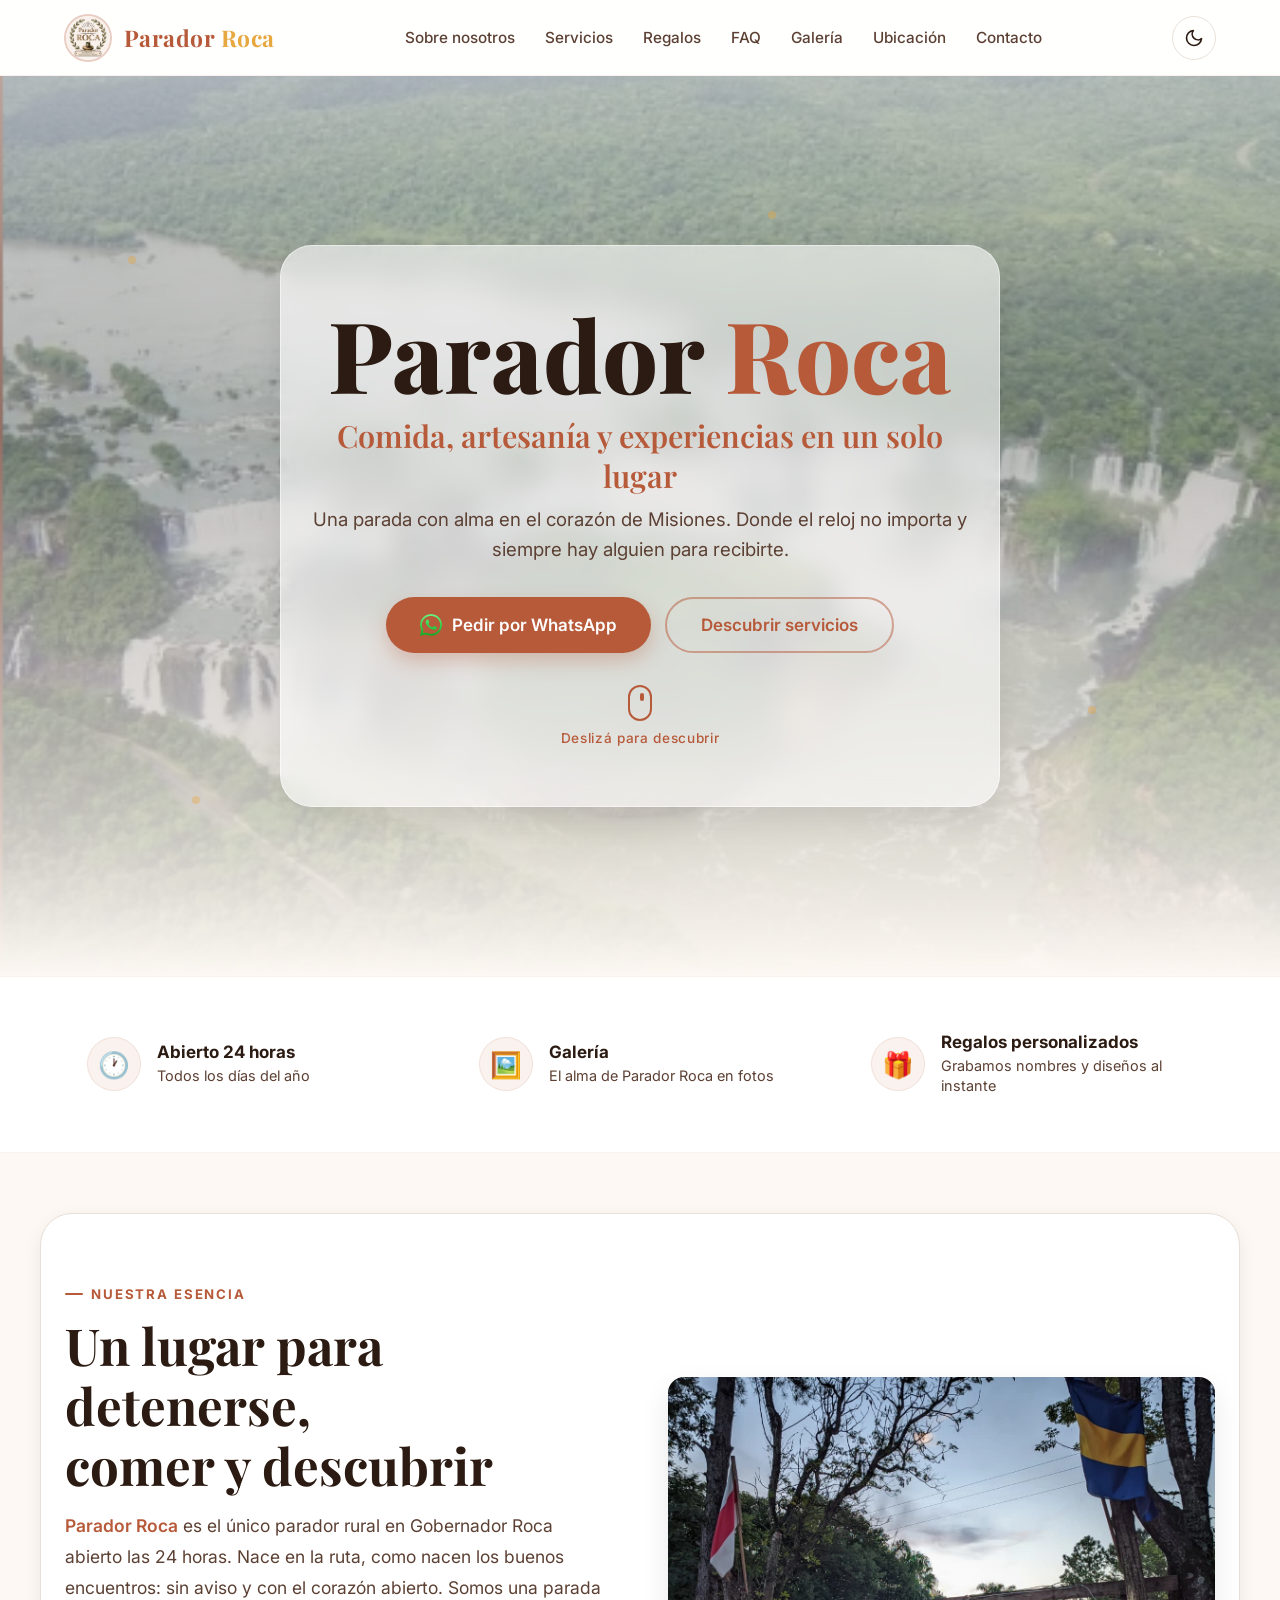
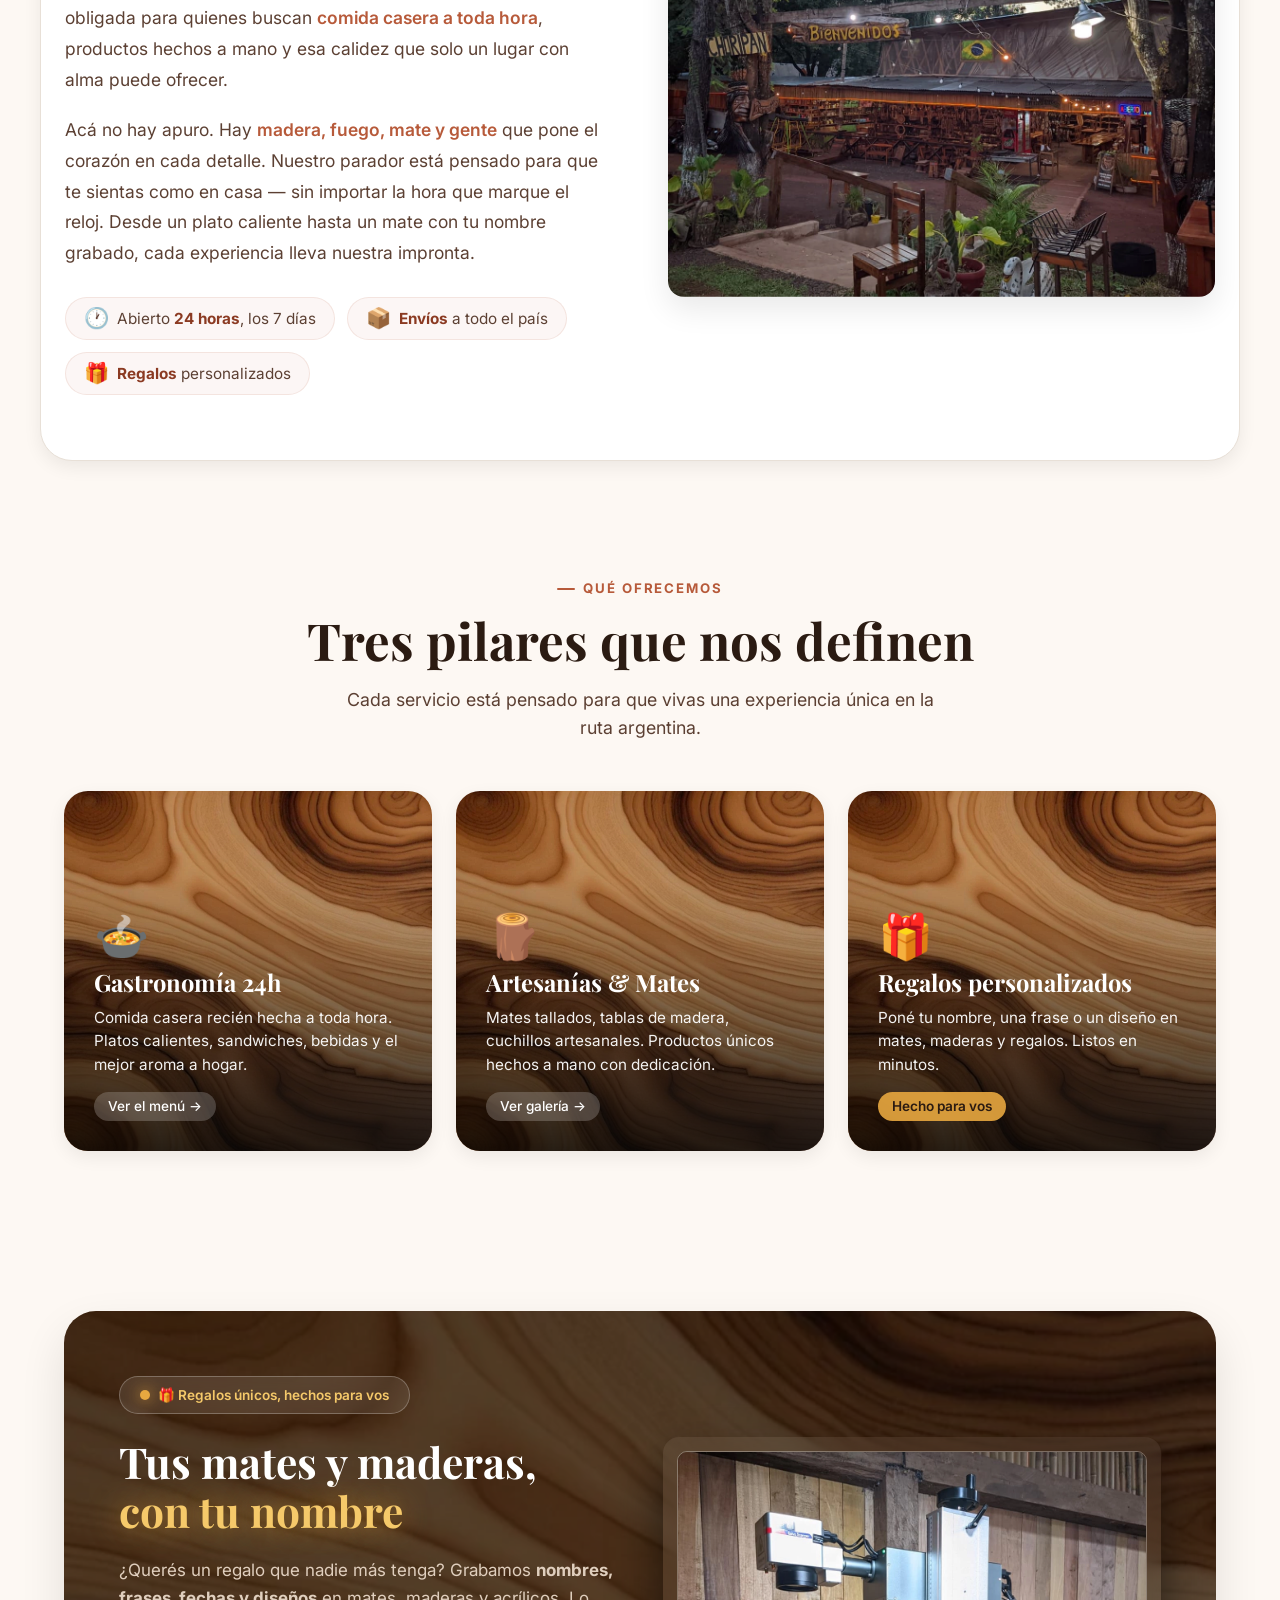
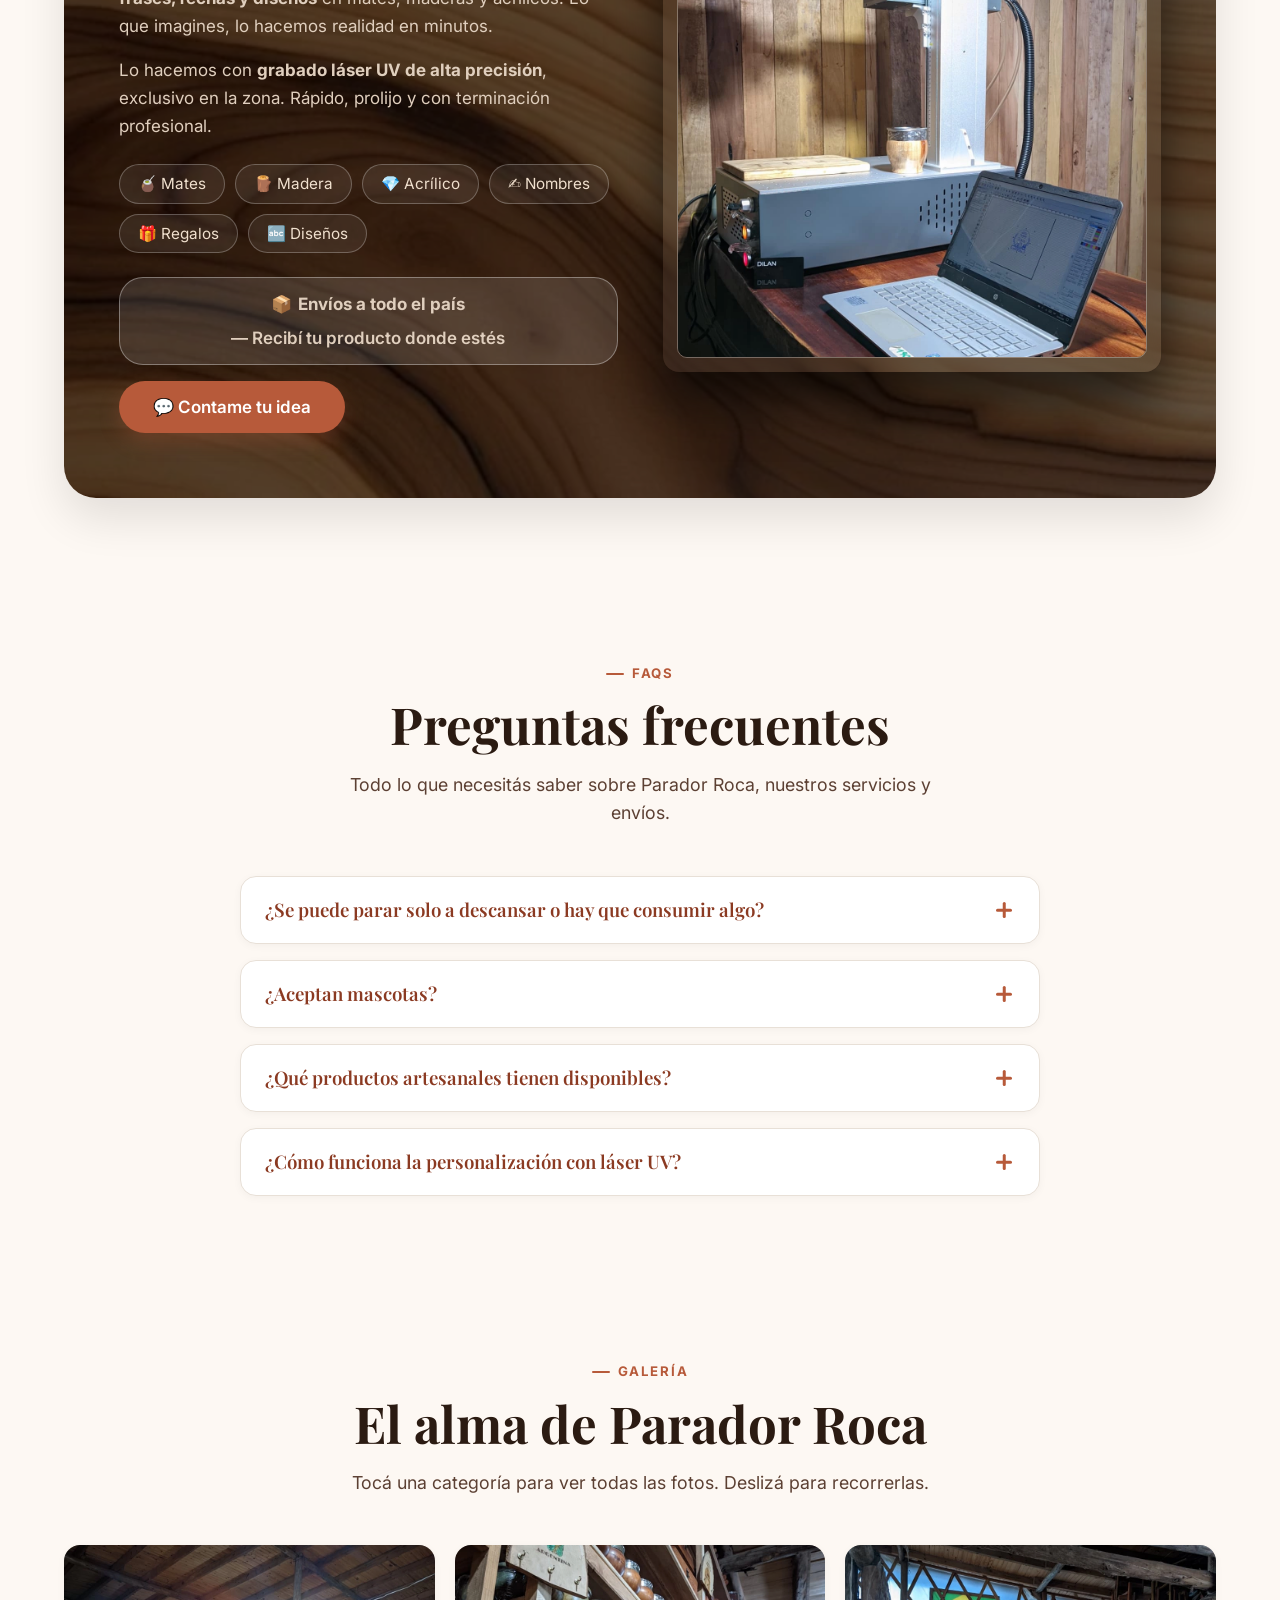
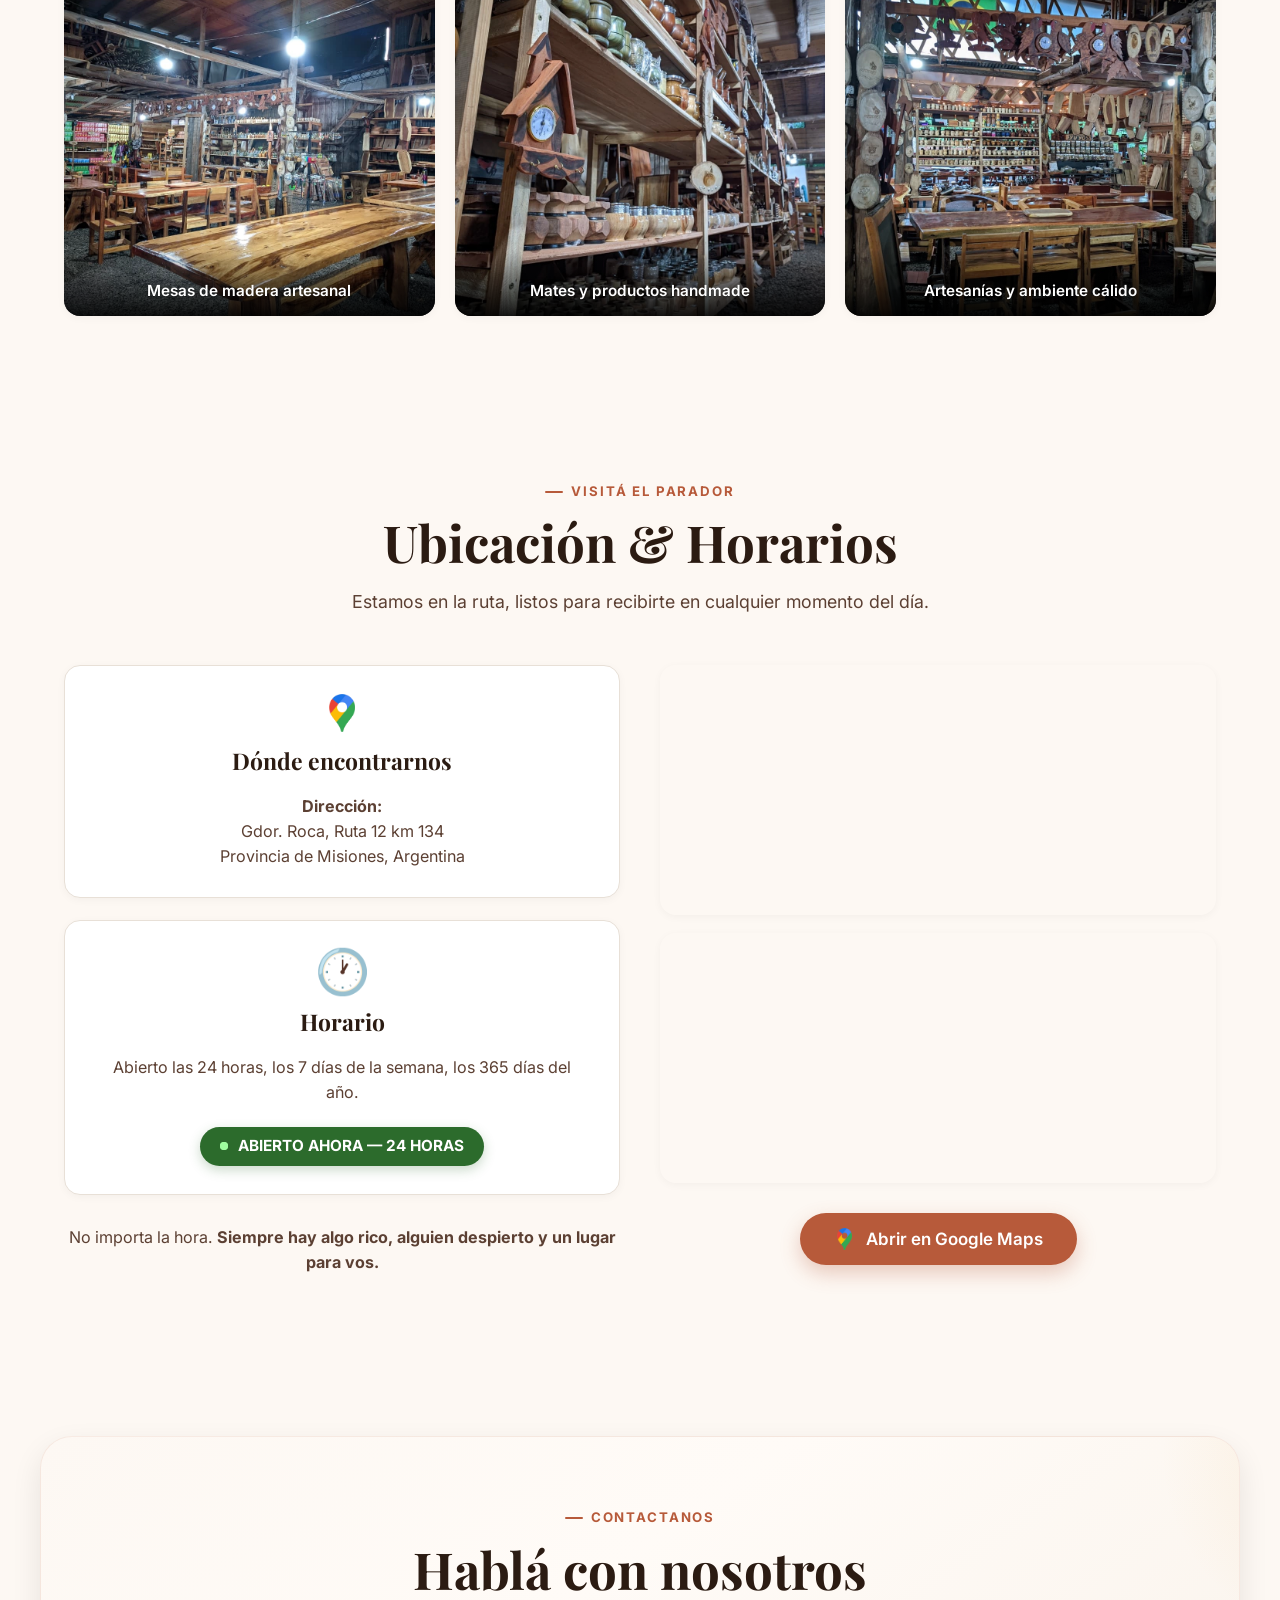
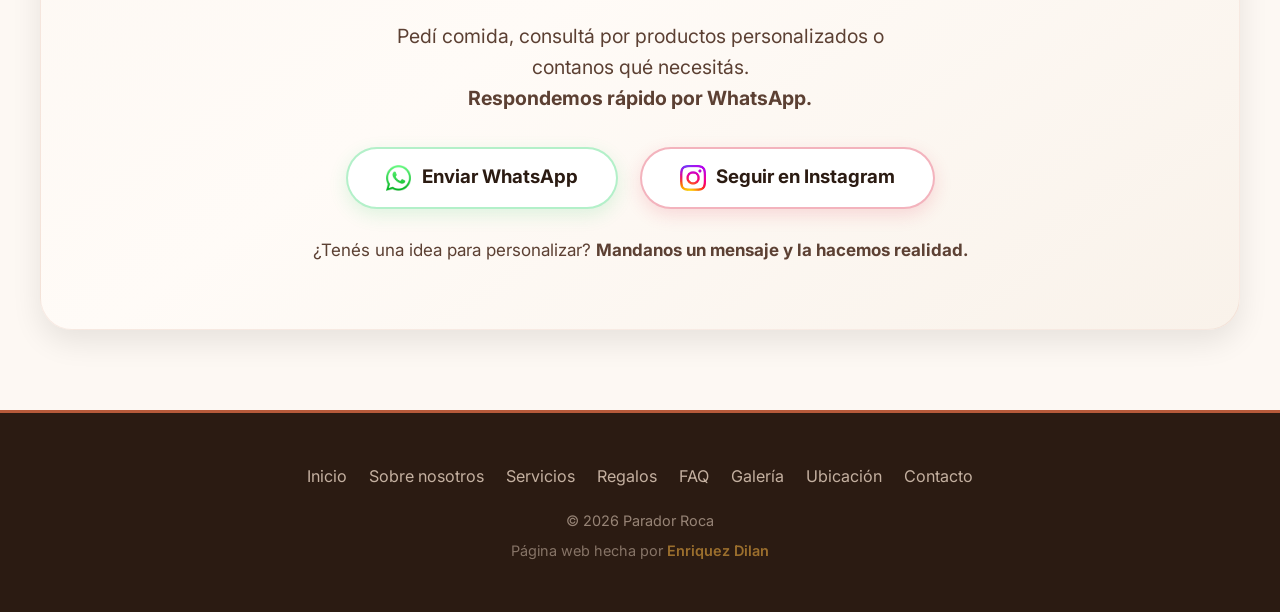
==== commit 9674ee07: "Add files via upload" ====
--- a/index.html
+++ b/index.html
@@ -3,8 +3,22 @@
 <head>
     <meta charset="UTF-8">
     <script>
-        // Restaurar scroll guardado (volver de menu/menu.html)
-        // Corre antes de que se pinte la página para evitar flash
+        // Anti-flash: aplicar tema ANTES de pintar la página
+        (function() {
+            try {
+                var saved = localStorage.getItem('paradorTheme');
+                var prefersDark = window.matchMedia('(prefers-color-scheme: dark)').matches;
+                var theme = (saved === 'dark' || saved === 'light')
+                    ? saved
+                    : (prefersDark ? 'dark' : 'light');
+                document.documentElement.setAttribute('data-theme', theme);
+            } catch (e) {
+                document.documentElement.setAttribute('data-theme', 'light');
+            }
+        })();
+    </script>
+    <script>
+        // Restaurar scroll guardado
         (function() {
             try {
                 var y = sessionStorage.getItem('paradorIndexScrollY');
@@ -187,7 +201,9 @@
     <link rel="preconnect" href="https://fonts.googleapis.com">
     <link rel="preconnect" href="https://fonts.gstatic.com" crossorigin>
     <link href="https://fonts.googleapis.com/css2?family=Cormorant+Garamond:ital,wght@0,400;0,500;0,600;0,700;1,400;1,500&family=Inter:ital,opsz,wght@0,14..32,300;0,14..32,400;0,14..32,500;0,14..32,600;0,14..32,700;1,14..32,400&family=Playfair+Display:ital,wght@0,500;0,600;0,700;0,800;1,500&display=swap" rel="stylesheet">
-    <link rel="stylesheet" href="style.css">
+    <link rel="stylesheet" href="global/base.css">
+    <link rel="stylesheet" href="global/layout.css">
+    <link rel="stylesheet" href="global/components.css">
     <link rel="stylesheet" href="galeria/galeria.css">
 </head>
 <body>
@@ -209,11 +225,29 @@
                     <a href="#ubicacion">Ubicación</a>
                     <a href="#contacto">Contacto</a>
                 </nav>
-                <button class="hamburger" id="hamburger" type="button" aria-label="Abrir menú" aria-expanded="false" aria-controls="mobileMenu">
-                    <span class="hamburger-line"></span>
-                    <span class="hamburger-line"></span>
-                    <span class="hamburger-line"></span>
-                </button>
+                <div class="navbar-actions">
+                    <button class="theme-toggle" id="themeToggle" type="button" aria-label="Cambiar a modo oscuro" aria-pressed="false" title="Modo oscuro">
+                        <svg class="icon-moon" viewBox="0 0 24 24" fill="none" stroke="currentColor" stroke-width="2" stroke-linecap="round" stroke-linejoin="round" aria-hidden="true">
+                            <path d="M21 12.79A9 9 0 1 1 11.21 3 7 7 0 0 0 21 12.79z"></path>
+                        </svg>
+                        <svg class="icon-sun" viewBox="0 0 24 24" fill="none" stroke="currentColor" stroke-width="2" stroke-linecap="round" stroke-linejoin="round" aria-hidden="true">
+                            <circle cx="12" cy="12" r="4"></circle>
+                            <line x1="12" y1="2" x2="12" y2="5"></line>
+                            <line x1="12" y1="19" x2="12" y2="22"></line>
+                            <line x1="4.22" y1="4.22" x2="6.34" y2="6.34"></line>
+                            <line x1="17.66" y1="17.66" x2="19.78" y2="19.78"></line>
+                            <line x1="2" y1="12" x2="5" y2="12"></line>
+                            <line x1="19" y1="12" x2="22" y2="12"></line>
+                            <line x1="4.22" y1="19.78" x2="6.34" y2="17.66"></line>
+                            <line x1="17.66" y1="6.34" x2="19.78" y2="4.22"></line>
+                        </svg>
+                    </button>
+                    <button class="hamburger" id="hamburger" type="button" aria-label="Abrir menú" aria-expanded="false" aria-controls="mobileMenu">
+                        <span class="hamburger-line"></span>
+                        <span class="hamburger-line"></span>
+                        <span class="hamburger-line"></span>
+                    </button>
+                </div>
             </div>
         </header>
 
@@ -252,9 +286,6 @@
                     <span class="particle"></span><span class="particle"></span><span class="particle"></span>
                 </div>
                 <div class="hero-content container">
-                    <div class="hero-badge">
-                        <span class="badge-dot pulse-dot" aria-hidden="true"></span> Abierto las 24 horas, todos los días
-                    </div>
                     <h1 id="hero-heading">Parador <span class="accent">Roca</span></h1>
                     <p class="hero-subtitle-main">Comida, artesanía y experiencias en un solo lugar</p>
                     <p class="hero-subtitle">Una parada con alma en el corazón de Misiones. Donde el reloj no importa y siempre hay alguien para recibirte.</p>
--- a/global/base.css
+++ b/global/base.css
@@ -0,0 +1,281 @@
+/* =========================================================
+   Parador Roca — Base
+   Variables de tema (claro/oscuro), reset, tipografía y
+   utilidades globales. NO contiene componentes ni layout.
+   ========================================================= */
+
+/* =========================================================
+   TEMA CLARO (por defecto)
+   ========================================================= */
+:root {
+    --primary: #b75a3a;
+    --primary-light: #d17a5a;
+    --primary-dark: #8b3a22;
+    --primary-rgb: 183, 90, 58;
+    --accent: #e8a840;
+    --accent-light: #f5c96a;
+    --bg-light: #fdf8f3;
+    --bg-warm: #f9f2ea;
+    --white: #ffffff;
+    --text-dark: #2b1b12;
+    --text-medium: #5c4033;
+    --text-light: #7a6555;
+    --gray-100: #f5f0eb;
+    --gray-200: #e8e0d7;
+
+    --surface-navbar: rgba(255, 255, 255, 0.88);
+    --surface-navbar-solid: rgba(255, 255, 255, 0.98);
+    --surface-menu-backdrop: rgba(253, 248, 243, 0.92);
+    --surface-menu-backdrop-solid: rgba(253, 248, 243, 0.98);
+    --surface-menu-panel: rgba(255, 255, 255, 0.9);
+    --surface-hero: rgba(255, 255, 255, 0.6);
+    --surface-hero-solid: rgba(255, 255, 255, 0.92);
+    --hero-overlay-rgb: 253, 248, 243;
+    --contact-gradient: linear-gradient(145deg, #fdf8f3 0%, #fffbf7 40%, #f9f2ea 100%);
+    --footer-bg: #2b1b12;
+    --footer-text: #c4b0a0;
+    --navbar-border: rgba(183, 90, 58, 0.08);
+
+    --shadow-sm: 0 2px 8px rgba(0,0,0,0.04);
+    --shadow-md: 0 6px 18px rgba(0,0,0,0.07);
+    --shadow-lg: 0 12px 30px rgba(0,0,0,0.09);
+    --shadow-xl: 0 20px 45px rgba(0,0,0,0.11);
+
+    --radius-sm: 8px;
+    --radius: 16px;
+    --radius-lg: 24px;
+    --radius-xl: 32px;
+    --radius-full: 9999px;
+    --transition: 0.3s cubic-bezier(0.25, 0.46, 0.45, 0.94);
+    --transition-bounce: 0.4s cubic-bezier(0.34, 1.56, 0.64, 1);
+    --font-heading: 'Playfair Display', 'Cormorant Garamond', serif;
+    --font-body: 'Inter', system-ui, -apple-system, 'Segoe UI', Roboto, sans-serif;
+    --max-width: 1200px;
+    --navbar-height: 76px;
+}
+
+/* =========================================================
+   TEMA OSCURO
+   Solo se sobreescriben las variables.
+   ========================================================= */
+[data-theme="dark"] {
+    --primary: #d17a5a;
+    --primary-light: #e89878;
+    --primary-dark: #b75a3a;
+    --primary-rgb: 209, 122, 90;
+    --accent: #e8a840;
+    --accent-light: #f5c96a;
+    --bg-light: #1a1410;
+    --bg-warm: #221a14;
+    --white: #252018;
+    --text-dark: #f0e6dc;
+    --text-medium: #c4b0a0;
+    --text-light: #8a7565;
+    --gray-100: #2a2218;
+    --gray-200: #3a2f24;
+
+    --surface-navbar: rgba(26, 20, 16, 0.88);
+    --surface-navbar-solid: rgba(26, 20, 16, 0.98);
+    --surface-menu-backdrop: rgba(26, 20, 16, 0.92);
+    --surface-menu-backdrop-solid: rgba(26, 20, 16, 0.98);
+    --surface-menu-panel: rgba(37, 32, 24, 0.95);
+    --surface-hero: rgba(37, 32, 24, 0.65);
+    --surface-hero-solid: rgba(37, 32, 24, 0.95);
+    --hero-overlay-rgb: 26, 20, 16;
+    --contact-gradient: linear-gradient(145deg, #1f1814 0%, #252018 40%, #221a14 100%);
+    --footer-bg: #0f0a06;
+    --footer-text: #a89880;
+    --navbar-border: rgba(209, 122, 90, 0.18);
+
+    --shadow-sm: 0 2px 8px rgba(0,0,0,0.35);
+    --shadow-md: 0 6px 18px rgba(0,0,0,0.45);
+    --shadow-lg: 0 12px 30px rgba(0,0,0,0.55);
+    --shadow-xl: 0 20px 45px rgba(0,0,0,0.65);
+}
+
+/* =========================================================
+   RESET
+   ========================================================= */
+*, *::before, *::after {
+    box-sizing: border-box;
+    margin: 0;
+    padding: 0;
+}
+
+html {
+    scroll-behavior: smooth;
+    scroll-padding-top: var(--navbar-height);
+    font-size: 17px;
+    -webkit-text-size-adjust: 100%;
+    text-size-adjust: 100%;
+}
+
+/* Transición suave al cambiar de tema (la activa el JS por 420ms) */
+html.theme-transition,
+html.theme-transition *,
+html.theme-transition *::before,
+html.theme-transition *::after {
+    transition: background-color 0.35s ease,
+                color 0.35s ease,
+                border-color 0.35s ease,
+                box-shadow 0.35s ease !important;
+    transition-delay: 0s !important;
+}
+
+body {
+    font-family: var(--font-body);
+    color: var(--text-dark);
+    line-height: 1.7;
+    overflow-x: hidden;
+    -webkit-font-smoothing: antialiased;
+    -moz-osx-font-smoothing: grayscale;
+    background: var(--bg-light);
+    -webkit-tap-highlight-color: transparent;
+    touch-action: manipulation;
+}
+
+body.no-scroll {
+    overflow: hidden;
+    overscroll-behavior: contain;
+}
+
+img {
+    max-width: 100%;
+    height: auto;
+    display: block;
+}
+
+h1, h2, h3, h4, h5, h6, p, li, span, a, strong, em, figcaption, address, button {
+    overflow-wrap: anywhere;
+    word-wrap: break-word;
+}
+
+section[id] {
+    scroll-margin-top: calc(var(--navbar-height) + 16px);
+}
+
+/* =========================================================
+   LAYOUT BASE
+   ========================================================= */
+.container {
+    max-width: var(--max-width);
+    margin: 0 auto;
+    padding: 0 clamp(16px, 3vw, 24px);
+    width: 100%;
+}
+
+/* =========================================================
+   SKIP LINK
+   ========================================================= */
+.skip-link {
+    position: absolute;
+    top: -100px;
+    left: 0;
+    background: var(--primary);
+    color: #fff;
+    padding: 12px 24px;
+    z-index: 9999;
+    font-weight: 600;
+    border-radius: 0 var(--radius) var(--radius) 0;
+    transition: top 0.2s;
+    text-decoration: none;
+}
+.skip-link:focus {
+    top: 0;
+    outline: 3px solid var(--accent);
+    outline-offset: 2px;
+}
+
+/* =========================================================
+   FOCUS VISIBLE GLOBAL
+   ========================================================= */
+a:focus-visible,
+button:focus-visible,
+.btn:focus-visible,
+.faq-question:focus-visible {
+    outline: 3px solid var(--accent);
+    outline-offset: 3px;
+}
+@supports not selector(:focus-visible) {
+    a:focus,
+    button:focus,
+    .btn:focus {
+        outline: 2px dashed var(--accent);
+        outline-offset: 2px;
+    }
+}
+
+/* =========================================================
+   HELPERS DE SECCIÓN
+   ========================================================= */
+.section { padding: clamp(50px, 8vw, 80px) 0; }
+
+.section-label {
+    display: inline-block;
+    font-size: 0.78rem;
+    text-transform: uppercase;
+    letter-spacing: 0.14em;
+    color: var(--primary);
+    font-weight: 700;
+    margin-bottom: 12px;
+    padding-left: 26px;
+    position: relative;
+    line-height: 1.3;
+}
+.section-label::before {
+    content: '';
+    position: absolute;
+    left: 0;
+    top: 50%;
+    transform: translateY(-50%);
+    width: 18px;
+    height: 2px;
+    background: var(--primary);
+    border-radius: 2px;
+}
+.section-title {
+    font-family: var(--font-heading);
+    font-size: clamp(1.75rem, 5.5vw, 3rem);
+    font-weight: 700;
+    color: var(--text-dark);
+    margin-bottom: 16px;
+    line-height: 1.18;
+}
+.section-subtitle {
+    font-size: clamp(0.95rem, 2.2vw, 1.05rem);
+    color: var(--text-medium);
+    max-width: 620px;
+    margin-bottom: clamp(32px, 5vw, 48px);
+    line-height: 1.6;
+}
+.text-center { text-align: center; }
+.mx-auto { margin-left: auto; margin-right: auto; }
+
+/* =========================================================
+   REVEAL ANIMATIONS
+   ========================================================= */
+.reveal {
+    opacity: 0;
+    transform: translateY(35px);
+    transition: opacity 0.7s ease, transform 0.7s cubic-bezier(0.23, 1, 0.32, 1);
+    will-change: opacity, transform;
+}
+.reveal.visible {
+    opacity: 1;
+    transform: translateY(0);
+    will-change: auto;
+}
+
+/* =========================================================
+   REDUCED MOTION GLOBAL
+   ========================================================= */
+@media (prefers-reduced-motion: reduce) {
+    *, *::before, *::after {
+        animation-duration: 0.01ms !important;
+        animation-iteration-count: 1 !important;
+        transition-duration: 0.01ms !important;
+        scroll-behavior: auto !important;
+    }
+    .reveal { opacity: 1; transform: none; will-change: auto; }
+    [class*="will-change"] { will-change: auto !important; }
+}
--- a/global/layout.css
+++ b/global/layout.css
@@ -0,0 +1,913 @@
+/* =========================================================
+   Parador Roca — Layout
+   Navbar, mobile menu, hero, banda informativa, sobre
+   nosotros, footer y botón volver arriba.
+   ========================================================= */
+
+/* ===================== Navbar ===================== */
+.navbar {
+    position: sticky;
+    top: 0;
+    z-index: 1000;
+    background: var(--surface-navbar);
+    backdrop-filter: blur(18px);
+    -webkit-backdrop-filter: blur(18px);
+    border-bottom: 1px solid var(--navbar-border);
+    height: var(--navbar-height);
+    display: flex;
+    align-items: center;
+    transition: background 0.3s ease, box-shadow 0.3s ease, border-color 0.3s ease;
+}
+@supports not ((backdrop-filter: blur(10px)) or (-webkit-backdrop-filter: blur(10px))) {
+    .navbar { background: var(--surface-navbar-solid); }
+}
+.navbar.scrolled {
+    background: var(--surface-navbar-solid);
+    box-shadow: var(--shadow-md);
+}
+.navbar-inner {
+    display: flex;
+    align-items: center;
+    justify-content: space-between;
+    gap: 16px;
+    width: 100%;
+    min-width: 0;
+}
+.nav-logo {
+    display: flex;
+    align-items: center;
+    gap: 12px;
+    text-decoration: none;
+    color: var(--primary);
+    flex-shrink: 0;
+    transition: color 0.3s;
+    min-width: 0;
+}
+.nav-logo:hover { color: var(--primary-dark); }
+.logo-img {
+    width: 48px;
+    height: 48px;
+    border-radius: 50%;
+    object-fit: cover;
+    border: 2px solid rgba(var(--primary-rgb), 0.3);
+    background: var(--white);
+    transition: transform 0.3s;
+    flex-shrink: 0;
+}
+.nav-logo:hover .logo-img { transform: scale(1.05); }
+.logo-text {
+    font-family: var(--font-heading);
+    font-size: 1.35rem;
+    font-weight: 700;
+    letter-spacing: 0.02em;
+    white-space: nowrap;
+}
+.logo-accent { color: var(--accent); }
+
+.nav-links {
+    display: flex;
+    list-style: none;
+    gap: 2px;
+    align-items: center;
+    min-width: 0;
+}
+.nav-links a {
+    color: var(--text-medium);
+    text-decoration: none;
+    font-size: 0.9rem;
+    font-weight: 500;
+    padding: 10px 14px;
+    border-radius: var(--radius-full);
+    transition: color 0.25s, background 0.25s;
+    white-space: nowrap;
+    -webkit-tap-highlight-color: transparent;
+}
+.nav-links a:hover,
+.nav-links a:focus-visible {
+    color: var(--primary);
+    background: rgba(var(--primary-rgb), 0.06);
+    outline: none;
+}
+.nav-links a.active {
+    color: var(--primary);
+    background: rgba(var(--primary-rgb), 0.1);
+    font-weight: 600;
+}
+
+/* ---- Acciones del navbar ---- */
+.navbar-actions {
+    display: flex;
+    align-items: center;
+    gap: 6px;
+    flex-shrink: 0;
+}
+
+/* ---- Botón de tema (sol/luna) ---- */
+.theme-toggle {
+    display: flex;
+    align-items: center;
+    justify-content: center;
+    width: 44px;
+    height: 44px;
+    border-radius: 50%;
+    background: transparent;
+    border: 1px solid var(--gray-200);
+    color: var(--text-dark);
+    cursor: pointer;
+    transition: background 0.25s, color 0.25s, border-color 0.25s, transform 0.3s;
+    -webkit-tap-highlight-color: transparent;
+    touch-action: manipulation;
+    flex-shrink: 0;
+    padding: 0;
+}
+.theme-toggle:hover,
+.theme-toggle:focus-visible {
+    background: rgba(var(--primary-rgb), 0.08);
+    border-color: rgba(var(--primary-rgb), 0.3);
+    color: var(--primary);
+    outline: none;
+}
+.theme-toggle:focus-visible {
+    outline: 3px solid var(--accent);
+    outline-offset: 3px;
+}
+.theme-toggle svg {
+    width: 20px;
+    height: 20px;
+    transition: transform 0.45s var(--transition-bounce), opacity 0.3s;
+}
+.theme-toggle .icon-sun { display: none; }
+.theme-toggle .icon-moon { display: block; }
+[data-theme="dark"] .theme-toggle .icon-sun { display: block; }
+[data-theme="dark"] .theme-toggle .icon-moon { display: none; }
+.theme-toggle:hover svg { transform: rotate(20deg); }
+
+.hamburger {
+    display: none;
+    background: none;
+    border: none;
+    cursor: pointer;
+    padding: 12px;
+    flex-direction: column;
+    gap: 6px;
+    width: 48px;
+    height: 48px;
+    border-radius: 50%;
+    transition: background 0.2s;
+    align-items: center;
+    justify-content: center;
+    flex-shrink: 0;
+    -webkit-tap-highlight-color: transparent;
+    touch-action: manipulation;
+}
+.hamburger:hover { background: rgba(var(--primary-rgb), 0.08); }
+.hamburger-line {
+    display: block;
+    width: 26px;
+    height: 2.5px;
+    background: var(--text-dark);
+    border-radius: 2px;
+    transition: transform 0.3s, opacity 0.3s, background 0.3s;
+}
+
+/* ===================== Mobile menu ===================== */
+.mobile-menu {
+    position: fixed;
+    inset: 0;
+    z-index: 5000;
+    display: flex;
+    align-items: center;
+    justify-content: center;
+    opacity: 0;
+    visibility: hidden;
+    transition: opacity 0.3s ease, visibility 0s linear 0.3s;
+    padding: 16px;
+}
+.mobile-menu.open {
+    opacity: 1;
+    visibility: visible;
+    transition: opacity 0.3s ease, visibility 0s linear 0s;
+}
+.mobile-menu-backdrop {
+    position: absolute;
+    inset: 0;
+    background: var(--surface-menu-backdrop);
+    backdrop-filter: blur(20px);
+    -webkit-backdrop-filter: blur(20px);
+    touch-action: none;
+}
+@supports not ((backdrop-filter: blur(10px)) or (-webkit-backdrop-filter: blur(10px))) {
+    .mobile-menu-backdrop { background: var(--surface-menu-backdrop-solid); }
+}
+.mobile-menu-panel {
+    position: relative;
+    z-index: 2;
+    background: var(--surface-menu-panel);
+    backdrop-filter: blur(15px);
+    -webkit-backdrop-filter: blur(15px);
+    border-radius: var(--radius-xl);
+    padding: 50px 30px;
+    width: 100%;
+    max-width: 400px;
+    text-align: center;
+    box-shadow: var(--shadow-xl);
+    border: 1px solid rgba(255,255,255,0.2);
+    max-height: 100%;
+    overflow-y: auto;
+    overscroll-behavior: contain;
+    -webkit-overflow-scrolling: touch;
+}
+@supports not ((backdrop-filter: blur(10px)) or (-webkit-backdrop-filter: blur(10px))) {
+    .mobile-menu-panel { background: var(--white); }
+}
+.close-menu-btn {
+    position: absolute;
+    top: 16px;
+    right: 16px;
+    background: none;
+    border: none;
+    color: var(--text-dark);
+    cursor: pointer;
+    padding: 0;
+    border-radius: 50%;
+    transition: background 0.2s;
+    width: 48px;
+    height: 48px;
+    display: flex;
+    align-items: center;
+    justify-content: center;
+    -webkit-tap-highlight-color: transparent;
+    touch-action: manipulation;
+}
+.close-menu-btn:hover { background: rgba(var(--primary-rgb), 0.1); }
+.mobile-nav-links {
+    display: flex;
+    flex-direction: column;
+    gap: 10px;
+    margin-bottom: 30px;
+}
+.mobile-nav-links a {
+    color: var(--text-dark);
+    text-decoration: none;
+    font-family: var(--font-heading);
+    font-size: clamp(1.3rem, 4vw, 1.6rem);
+    padding: 12px 24px;
+    border-radius: var(--radius-full);
+    transition: color 0.25s, background 0.25s;
+    display: block;
+    -webkit-tap-highlight-color: transparent;
+}
+.mobile-nav-links a:hover,
+.mobile-nav-links a:active,
+.mobile-nav-links a:focus-visible {
+    color: var(--primary);
+    background: rgba(var(--primary-rgb), 0.08);
+    outline: none;
+}
+
+/* ===================== Hero ===================== */
+.hero {
+    position: relative;
+    min-height: 100vh;
+    min-height: 100dvh;
+    display: flex;
+    align-items: center;
+    justify-content: center;
+    text-align: center;
+    padding: clamp(60px, 10vh, 100px) 20px;
+    overflow: hidden;
+}
+@supports not (height: 100dvh) {
+    .hero { min-height: -webkit-fill-available; }
+}
+.hero-bg-image {
+    position: absolute;
+    inset: 0;
+    background: url('../img/fondo/fondo_inicio.webp') center/cover no-repeat;
+    background-color: #8b3a22;
+    filter: brightness(0.65) saturate(0.9);
+    z-index: 0;
+    transform-origin: center center;
+    animation: heroBreath 22s ease-in-out infinite;
+    will-change: transform;
+}
+[data-theme="dark"] .hero-bg-image {
+    filter: brightness(0.45) saturate(0.8);
+}
+@keyframes heroBreath {
+    0%, 100% { transform: scale(1.04); }
+    50%      { transform: scale(1.10); }
+}
+.hero-overlay {
+    position: absolute;
+    inset: 0;
+    background: linear-gradient(180deg,
+        rgba(var(--hero-overlay-rgb), 0.6) 0%,
+        rgba(var(--hero-overlay-rgb), 0.35) 40%,
+        rgba(var(--hero-overlay-rgb), 0.8) 85%,
+        var(--bg-light) 100%);
+    z-index: 1;
+}
+.hero-particles {
+    position: absolute;
+    inset: 0;
+    z-index: 1;
+    pointer-events: none;
+}
+.particle {
+    position: absolute;
+    width: 8px;
+    height: 8px;
+    background: rgba(232,168,64,0.4);
+    border-radius: 50%;
+    animation: float 6s infinite ease-in-out;
+    will-change: transform, opacity;
+}
+[data-theme="dark"] .particle {
+    background: rgba(232,168,64,0.6);
+}
+.particle:nth-child(1) { top: 20%; left: 10%; animation-delay: 0s; }
+.particle:nth-child(2) { top: 70%; left: 85%; animation-delay: 1.5s; }
+.particle:nth-child(3) { top: 40%; left: 75%; animation-delay: 3s; }
+.particle:nth-child(4) { top: 80%; left: 15%; animation-delay: 4.5s; }
+.particle:nth-child(5) { top: 50%; left: 50%; animation-delay: 2s; }
+.particle:nth-child(6) { top: 15%; left: 60%; animation-delay: 5s; }
+@keyframes float {
+    0%, 100% { transform: translateY(0) scale(1); opacity: 0.6; }
+    50%      { transform: translateY(-25px) scale(1.3); opacity: 1; }
+}
+
+.hero-content {
+    position: relative;
+    z-index: 2;
+    max-width: 720px;
+    width: 100%;
+    padding: clamp(32px, 5vw, 55px) clamp(20px, 4vw, 40px);
+    border-radius: var(--radius-xl);
+    background: var(--surface-hero);
+    backdrop-filter: blur(14px);
+    -webkit-backdrop-filter: blur(14px);
+    box-shadow: var(--shadow-lg);
+    border: 1px solid rgba(255,255,255,0.5);
+}
+[data-theme="dark"] .hero-content {
+    border-color: rgba(255,255,255,0.08);
+}
+@supports not ((backdrop-filter: blur(10px)) or (-webkit-backdrop-filter: blur(10px))) {
+    .hero-content { background: var(--surface-hero-solid); }
+}
+
+.hero-badge {
+    display: inline-flex;
+    align-items: center;
+    justify-content: center;
+    flex-wrap: wrap;
+    gap: 10px;
+    background: rgba(var(--primary-rgb), 0.1);
+    border: 1px solid rgba(var(--primary-rgb), 0.25);
+    color: var(--primary);
+    padding: 8px 20px;
+    border-radius: 100px;
+    font-size: clamp(0.72rem, 2.2vw, 0.85rem);
+    font-weight: 600;
+    letter-spacing: 0.04em;
+    margin-bottom: 24px;
+    line-height: 1.35;
+    text-align: center;
+    max-width: 100%;
+}
+.badge-dot {
+    position: relative;
+    width: 8px;
+    height: 8px;
+    background: var(--primary);
+    border-radius: 50%;
+    display: inline-block;
+    flex-shrink: 0;
+}
+.pulse-dot::after {
+    content: '';
+    position: absolute;
+    inset: 0;
+    border-radius: 50%;
+    background-color: inherit;
+    animation: pulseRing 2s ease-out infinite;
+    pointer-events: none;
+    will-change: transform, opacity;
+}
+@keyframes pulseRing {
+    0%   { transform: scale(1);   opacity: 0.7; }
+    100% { transform: scale(2.8); opacity: 0; }
+}
+.hero h1 {
+    font-family: var(--font-heading);
+    font-size: clamp(2.4rem, 9vw, 5.8rem);
+    font-weight: 800;
+    color: var(--text-dark);
+    margin-bottom: 10px;
+    line-height: 1.06;
+    word-break: break-word;
+}
+.hero h1 .accent { color: var(--primary); }
+.hero-subtitle-main {
+    font-family: var(--font-heading);
+    font-size: clamp(1.05rem, 3.5vw, 1.8rem);
+    font-weight: 600;
+    color: var(--primary);
+    margin-bottom: 10px;
+    line-height: 1.3;
+}
+.hero-subtitle {
+    font-size: clamp(0.95rem, 2.4vw, 1.1rem);
+    color: var(--text-medium);
+    margin-bottom: 32px;
+    line-height: 1.6;
+}
+.hero-buttons {
+    display: flex;
+    gap: 14px;
+    flex-wrap: wrap;
+    justify-content: center;
+}
+.hero-scroll-indicator {
+    display: flex;
+    flex-direction: column;
+    align-items: center;
+    margin-top: 32px;
+    gap: 6px;
+}
+.scroll-mouse {
+    width: 24px;
+    height: 36px;
+    border: 2px solid var(--primary);
+    border-radius: 12px;
+    position: relative;
+}
+.scroll-mouse::after {
+    content: '';
+    position: absolute;
+    top: 6px;
+    left: 50%;
+    width: 4px;
+    height: 8px;
+    background: var(--primary);
+    border-radius: 4px;
+    animation: scrollWheel 1.8s infinite;
+    will-change: transform, opacity;
+}
+@keyframes scrollWheel {
+    0%   { transform: translateX(-50%) translateY(0);    opacity: 1; }
+    100% { transform: translateX(-50%) translateY(14px); opacity: 0; }
+}
+.scroll-text {
+    font-size: 0.8rem;
+    color: var(--primary);
+    font-weight: 500;
+    letter-spacing: 0.05em;
+}
+
+/* ===================== Banda informativa ===================== */
+.info-band {
+    background: var(--white);
+    border-top: 1px solid rgba(var(--primary-rgb), 0.08);
+    border-bottom: 1px solid rgba(var(--primary-rgb), 0.08);
+    padding: clamp(24px, 4vw, 36px) 0;
+    position: relative;
+}
+
+.info-band-inner {
+    display: grid;
+    grid-template-columns: repeat(3, minmax(0, 1fr));
+    gap: clamp(12px, 2.5vw, 24px);
+    align-items: stretch;
+}
+@supports not (display: grid) {
+    .info-band-inner {
+        display: flex;
+        flex-wrap: wrap;
+        justify-content: center;
+    }
+    .info-band-item {
+        flex: 1 1 260px;
+        margin: 6px;
+    }
+}
+
+.info-band-item {
+    display: flex;
+    align-items: center;
+    gap: clamp(12px, 1.6vw, 16px);
+    min-width: 0;
+    text-decoration: none;
+    color: inherit;
+    padding: clamp(12px, 1.8vw, 18px) clamp(14px, 2vw, 22px);
+    border-radius: var(--radius);
+    transition: background 0.25s ease;
+    cursor: pointer;
+    position: relative;
+    border: 1px solid transparent;
+    -webkit-tap-highlight-color: transparent;
+    touch-action: manipulation;
+}
+.info-band-item:focus-visible {
+    outline: 3px solid var(--accent);
+    outline-offset: 2px;
+    background: rgba(var(--primary-rgb), 0.05);
+}
+
+.info-band-icon {
+    display: flex;
+    align-items: center;
+    justify-content: center;
+    flex-shrink: 0;
+    width: clamp(46px, 5vw, 54px);
+    height: clamp(46px, 5vw, 54px);
+    background: rgba(var(--primary-rgb), 0.08);
+    border: 1px solid rgba(var(--primary-rgb), 0.12);
+    border-radius: 50%;
+    font-size: clamp(1.25rem, 2.4vw, 1.5rem);
+    line-height: 1;
+    transition: background 0.25s ease;
+}
+
+.info-band-text {
+    display: flex;
+    flex-direction: column;
+    gap: 3px;
+    line-height: 1.35;
+    min-width: 0;
+    flex: 1;
+}
+.info-band-text strong {
+    color: var(--text-dark);
+    font-size: clamp(0.9rem, 1.8vw, 1rem);
+    font-weight: 700;
+    line-height: 1.25;
+    transition: color 0.25s;
+}
+.info-band-text span {
+    color: var(--text-medium);
+    font-size: clamp(0.78rem, 1.7vw, 0.85rem);
+    line-height: 1.4;
+}
+
+@media (hover: hover) and (pointer: fine) {
+    .info-band-item:hover {
+        background: rgba(var(--primary-rgb), 0.05);
+        border-color: rgba(var(--primary-rgb), 0.1);
+        transform: translateY(-2px);
+    }
+    .info-band-item:hover .info-band-icon {
+        background: rgba(var(--primary-rgb), 0.14);
+        transform: scale(1.05);
+    }
+    .info-band-item:hover .info-band-text strong {
+        color: var(--primary);
+    }
+}
+
+/* ===================== Sobre nosotros ===================== */
+.about-section {
+    background: var(--white);
+    border-radius: var(--radius-xl);
+    padding: clamp(32px, 6vw, 65px) clamp(20px, 4vw, 45px);
+    margin-top: clamp(36px, 5vw, 60px);
+    margin-bottom: clamp(20px, 3vw, 32px);
+    position: relative;
+    z-index: 10;
+    box-shadow: var(--shadow-md);
+    border: 1px solid var(--gray-200);
+}
+.about-grid {
+    display: grid;
+    grid-template-columns: minmax(0, 1fr) minmax(0, 1fr);
+    gap: clamp(30px, 5vw, 55px);
+    align-items: center;
+}
+.about-text { min-width: 0; }
+.about-text p {
+    color: var(--text-medium);
+    margin-bottom: 20px;
+    font-size: clamp(0.95rem, 2.1vw, 1.03rem);
+    line-height: 1.75;
+}
+.highlight { color: var(--primary); font-weight: 600; }
+.about-highlights {
+    display: flex;
+    gap: 12px;
+    flex-wrap: wrap;
+    margin-top: 28px;
+}
+.highlight-item {
+    display: inline-flex;
+    align-items: center;
+    gap: 8px;
+    background: rgba(var(--primary-rgb), 0.05);
+    border: 1px solid rgba(var(--primary-rgb), 0.12);
+    padding: 10px 18px;
+    border-radius: 100px;
+    font-size: clamp(0.82rem, 2vw, 0.9rem);
+    color: var(--text-medium);
+    line-height: 1.4;
+    max-width: 100%;
+}
+.highlight-item strong { color: var(--primary-dark); }
+.highlight-icon {
+    font-size: 1.2rem;
+    line-height: 1;
+    flex-shrink: 0;
+}
+.about-image-wrapper { position: relative; }
+.about-image {
+    position: relative;
+    border-radius: var(--radius);
+    overflow: hidden;
+    box-shadow: var(--shadow-lg);
+}
+.about-image img {
+    width: 100%;
+    height: auto;
+    transition: transform 0.5s ease;
+    will-change: transform;
+}
+[data-theme="dark"] .about-image img {
+    filter: brightness(0.92);
+}
+.about-image-accent {
+    position: absolute;
+    bottom: 15px;
+    right: 15px;
+    width: 60px;
+    height: 60px;
+    background: var(--accent);
+    border-radius: 50%;
+    opacity: 0.6;
+    z-index: -1;
+}
+@media (hover: hover) and (pointer: fine) {
+    .about-image:hover img { transform: scale(1.03); }
+}
+
+/* ===================== Footer ===================== */
+.footer {
+    background: var(--footer-bg);
+    color: var(--footer-text);
+    text-align: center;
+    padding: clamp(36px, 5vw, 50px) 20px;
+    border-top: 3px solid var(--primary);
+    transition: background 0.3s ease, color 0.3s ease;
+}
+.footer-content {
+    max-width: 720px;
+    margin: 0 auto;
+}
+.footer-links {
+    display: flex;
+    gap: clamp(12px, 2vw, 22px);
+    justify-content: center;
+    flex-wrap: wrap;
+    margin: 0 0 20px;
+}
+.footer-links a {
+    color: var(--footer-text);
+    text-decoration: none;
+    transition: color 0.3s;
+    font-size: clamp(0.85rem, 2vw, 0.95rem);
+    -webkit-tap-highlight-color: transparent;
+}
+.footer-links a:hover,
+.footer-links a:active { color: var(--accent); }
+.footer-bottom {
+    font-size: clamp(0.78rem, 1.8vw, 0.85rem);
+    opacity: 0.7;
+    line-height: 1.5;
+}
+.footer-credit {
+    margin-top: 8px;
+    font-size: clamp(0.78rem, 1.8vw, 0.85rem);
+    opacity: 0.85;
+}
+.footer-credit-link {
+    color: var(--accent);
+    text-decoration: none;
+    font-weight: 600;
+    position: relative;
+    transition: color 0.25s;
+}
+.footer-credit-link::after {
+    content: '';
+    position: absolute;
+    left: 0;
+    bottom: -2px;
+    width: 100%;
+    height: 1px;
+    background: currentColor;
+    transform: scaleX(0);
+    transform-origin: left center;
+    transition: transform 0.3s ease;
+}
+.footer-credit-link:hover,
+.footer-credit-link:focus-visible {
+    color: var(--accent-light);
+    outline: none;
+}
+.footer-credit-link:hover::after,
+.footer-credit-link:focus-visible::after {
+    transform: scaleX(1);
+}
+.footer-credit-link:focus-visible {
+    outline: 3px solid var(--accent);
+    outline-offset: 3px;
+    border-radius: 3px;
+}
+
+/* ===================== Botón volver arriba ===================== */
+.back-to-top {
+    position: fixed;
+    bottom: clamp(16px, 3vw, 30px);
+    right: clamp(16px, 3vw, 30px);
+    z-index: 900;
+    width: clamp(46px, 6vw, 52px);
+    height: clamp(46px, 6vw, 52px);
+    border-radius: 50%;
+    background: var(--primary);
+    color: #fff;
+    border: none;
+    cursor: pointer;
+    display: flex;
+    align-items: center;
+    justify-content: center;
+    opacity: 0;
+    visibility: hidden;
+    transform: translateY(20px);
+    transition: opacity 0.3s, visibility 0s linear 0.3s, transform 0.3s var(--transition-bounce), background 0.25s, box-shadow 0.25s;
+    box-shadow: 0 8px 24px rgba(var(--primary-rgb), 0.35);
+    -webkit-tap-highlight-color: transparent;
+    touch-action: manipulation;
+}
+.back-to-top.visible {
+    opacity: 1;
+    visibility: visible;
+    transform: translateY(0);
+    transition: opacity 0.3s, visibility 0s linear 0s, transform 0.3s var(--transition-bounce), background 0.25s, box-shadow 0.25s;
+}
+.back-to-top:hover,
+.back-to-top:focus-visible {
+    background: var(--primary-dark);
+    box-shadow: 0 12px 30px rgba(var(--primary-rgb), 0.5);
+}
+@media (hover: hover) and (pointer: fine) {
+    .back-to-top.visible:hover { transform: translateY(-4px); }
+}
+.back-to-top svg {
+    width: clamp(18px, 2.4vw, 22px);
+    height: clamp(18px, 2.4vw, 22px);
+}
+
+/* =========================================================
+   RESPONSIVE — LAYOUT
+   ========================================================= */
+
+@media (max-width: 1080px) {
+    .nav-links { display: none; }
+    .hamburger { display: flex; }
+}
+
+@media (max-width: 1024px) {
+    .about-grid {
+        grid-template-columns: minmax(0, 1fr);
+        gap: 32px;
+    }
+    .about-image { max-width: 550px; margin: 0 auto; }
+}
+
+@media (max-width: 900px) {
+    .info-band-inner {
+        grid-template-columns: repeat(2, minmax(0, 1fr));
+    }
+    .info-band-item:last-child {
+        grid-column: 1 / -1;
+        max-width: 480px;
+        margin-left: auto;
+        margin-right: auto;
+        width: 100%;
+    }
+}
+
+@media (max-width: 768px) {
+    .section-title { font-size: clamp(1.6rem, 6vw, 2.2rem); }
+
+    .info-band-inner {
+        grid-template-columns: minmax(0, 1fr);
+        gap: 8px;
+        max-width: 420px;
+        margin-left: auto;
+        margin-right: auto;
+    }
+    .info-band-item {
+        justify-content: flex-start;
+    }
+    .info-band-item:last-child {
+        max-width: none;
+    }
+}
+
+@media (max-width: 480px) {
+    html { font-size: 16px; }
+
+    .hero h1 { font-size: clamp(2.2rem, 11vw, 2.8rem); }
+    .hero-subtitle-main { font-size: 1.1rem; }
+    .hero-subtitle { font-size: 0.98rem; }
+    .hero-badge {
+        font-size: 0.72rem;
+        padding: 7px 16px;
+        border-radius: var(--radius);
+    }
+    .hero-buttons {
+        flex-direction: column;
+        align-items: stretch;
+        width: 100%;
+    }
+    .hero-buttons .btn { width: 100%; }
+
+    .about-highlights {
+        flex-direction: column;
+        align-items: flex-start;
+    }
+    .highlight-item {
+        width: 100%;
+        justify-content: flex-start;
+        border-radius: var(--radius);
+    }
+
+    .mobile-menu-panel { padding: 40px 20px; }
+    .close-menu-btn { top: 10px; right: 10px; width: 44px; height: 44px; }
+    .hamburger { width: 44px; height: 44px; padding: 10px; }
+    .hamburger-line { width: 24px; height: 2px; }
+}
+
+@media (max-width: 400px) {
+    .container { padding: 0 14px; }
+    .section-title { font-size: 1.6rem; }
+    .hero h1 { font-size: 2.1rem; }
+    .logo-text { font-size: 1.15rem; }
+    .logo-img { width: 42px; height: 42px; }
+    .section-label {
+        font-size: 0.7rem;
+        padding-left: 20px;
+    }
+    .section-label::before { width: 12px; }
+
+    .info-band-icon {
+        width: 42px;
+        height: 42px;
+        font-size: 1.2rem;
+    }
+    .info-band-text strong { font-size: 0.88rem; }
+    .info-band-text span { font-size: 0.76rem; }
+    .info-band-item {
+        padding: 12px 12px;
+    }
+
+    .mobile-menu-panel { padding: 36px 16px; }
+
+    .theme-toggle { width: 40px; height: 40px; }
+    .theme-toggle svg { width: 18px; height: 18px; }
+}
+
+@media (max-height: 500px) and (orientation: landscape) {
+    .hero {
+        min-height: 480px;
+        padding: 40px 20px;
+    }
+    .hero-content { padding: 22px 20px; }
+    .hero-scroll-indicator { display: none; }
+    .hero-particles { display: none; }
+}
+
+@supports (padding: max(0px)) {
+    .container {
+        padding-left: max(clamp(16px, 3vw, 24px), env(safe-area-inset-left));
+        padding-right: max(clamp(16px, 3vw, 24px), env(safe-area-inset-right));
+    }
+    .back-to-top {
+        bottom: max(clamp(16px, 3vw, 30px), env(safe-area-inset-bottom));
+        right: max(clamp(16px, 3vw, 30px), env(safe-area-inset-right));
+    }
+}
+
+@media print {
+    .navbar,
+    .mobile-menu,
+    .back-to-top,
+    .hero-particles,
+    .hero-scroll-indicator,
+    .theme-toggle {
+        display: none !important;
+    }
+    .hero { min-height: auto; padding: 20px; }
+    body { background: #fff; color: #000; }
+    .reveal { opacity: 1; transform: none; }
+    .hero-bg-image { animation: none; }
+    a { color: #000; text-decoration: underline; }
+}
--- a/global/components.css
+++ b/global/components.css
@@ -0,0 +1,700 @@
+/* =========================================================
+   Parador Roca — Componentes
+   Botones, servicios, personalización, FAQ, ubicación y
+   contacto. Cada componente con su responsive propio.
+   ========================================================= */
+
+/* ===================== Botones ===================== */
+.btn {
+    display: inline-flex;
+    align-items: center;
+    justify-content: center;
+    gap: 10px;
+    padding: clamp(13px, 1.6vw, 15px) clamp(24px, 3vw, 34px);
+    border-radius: var(--radius-full);
+    font-size: clamp(0.9rem, 2vw, 1rem);
+    font-weight: 600;
+    text-decoration: none;
+    transition: transform 0.3s var(--transition-bounce), background 0.25s, box-shadow 0.25s, filter 0.25s, color 0.25s, border-color 0.25s;
+    white-space: nowrap;
+    font-family: var(--font-body);
+    border: none;
+    cursor: pointer;
+    position: relative;
+    overflow: hidden;
+    z-index: 0;
+    line-height: 1.3;
+    text-align: center;
+    max-width: 100%;
+    -webkit-tap-highlight-color: transparent;
+    touch-action: manipulation;
+}
+.btn::after {
+    content: '';
+    position: absolute;
+    top: 50%;
+    left: 50%;
+    width: 300px;
+    height: 300px;
+    margin-left: -150px;
+    margin-top: -150px;
+    border-radius: 50%;
+    background: rgba(255,255,255,0.28);
+    transform: scale(0);
+    transition: transform 0.6s ease-out;
+    z-index: -1;
+    pointer-events: none;
+    will-change: transform;
+}
+.btn:active::after {
+    transform: scale(1);
+    transition: transform 0s;
+}
+.btn > * { position: relative; z-index: 1; }
+
+.btn-primary {
+    background: var(--primary);
+    color: #fff;
+    box-shadow: 0 8px 20px rgba(var(--primary-rgb), 0.3);
+}
+.btn-primary:hover,
+.btn-primary:focus-visible {
+    background: var(--primary-dark);
+    box-shadow: 0 14px 28px rgba(var(--primary-rgb), 0.45);
+}
+.btn-outline {
+    background: transparent;
+    color: var(--primary);
+    border: 2px solid rgba(var(--primary-rgb), 0.5);
+}
+.btn-outline:hover,
+.btn-outline:focus-visible {
+    background: rgba(var(--primary-rgb), 0.06);
+    border-color: var(--primary);
+    box-shadow: 0 8px 20px rgba(var(--primary-rgb), 0.15);
+}
+.btn-glow { animation: subtlePulse 2.8s ease-in-out infinite; }
+
+/* Botones de contacto (WhatsApp / Instagram) */
+.btn-whatsapp,
+.btn-instagram {
+    color: var(--text-dark);
+    background: var(--white);
+    padding: clamp(13px, 1.7vw, 16px) clamp(22px, 3vw, 38px);
+    font-weight: 700;
+    font-size: clamp(0.95rem, 2.1vw, 1.1rem);
+    box-shadow: var(--shadow-md);
+    white-space: normal;
+    border: 2px solid transparent;
+}
+.btn-whatsapp {
+    border-color: rgba(37, 211, 102, 0.35);
+    box-shadow: 0 6px 18px rgba(37, 211, 102, 0.15);
+}
+.btn-whatsapp:hover,
+.btn-whatsapp:focus-visible {
+    background: rgba(37, 211, 102, 0.08);
+    border-color: #25D366;
+    box-shadow: 0 10px 24px rgba(37, 211, 102, 0.25);
+}
+.btn-instagram {
+    border-color: rgba(220, 39, 67, 0.35);
+    box-shadow: 0 6px 18px rgba(220, 39, 67, 0.15);
+}
+.btn-instagram:hover,
+.btn-instagram:focus-visible {
+    background: rgba(220, 39, 67, 0.07);
+    border-color: #dc2743;
+    box-shadow: 0 10px 24px rgba(220, 39, 67, 0.25);
+}
+[data-theme="dark"] .btn-whatsapp,
+[data-theme="dark"] .btn-instagram {
+    background: rgba(255, 255, 255, 0.04);
+    color: var(--text-dark);
+}
+[data-theme="dark"] .btn-whatsapp:hover,
+[data-theme="dark"] .btn-whatsapp:focus-visible {
+    background: rgba(37, 211, 102, 0.14);
+    border-color: #25D366;
+}
+[data-theme="dark"] .btn-instagram:hover,
+[data-theme="dark"] .btn-instagram:focus-visible {
+    background: rgba(220, 39, 67, 0.14);
+    border-color: #dc2743;
+}
+.btn-whatsapp .btn-icon-img,
+.btn-instagram .btn-icon-img {
+    width: 26px;
+    height: 26px;
+}
+.btn-icon-img {
+    width: 22px;
+    height: 22px;
+    object-fit: contain;
+    transition: transform 0.3s;
+    flex-shrink: 0;
+}
+.btn-sm { padding: 12px 24px; font-size: 0.95rem; }
+
+@media (hover: hover) and (pointer: fine) {
+    .btn-primary:hover { transform: translateY(-3px); }
+    .btn-outline:hover { transform: translateY(-3px); }
+    .btn-whatsapp:hover,
+    .btn-instagram:hover { transform: translateY(-3px); }
+    .btn:hover .btn-icon-img { transform: scale(1.15); }
+}
+
+@keyframes subtlePulse {
+    0%, 100% { box-shadow: 0 6px 24px rgba(var(--primary-rgb), 0.3), 0 0 0 rgba(232,168,64,0.3); }
+    50%      { box-shadow: 0 10px 28px rgba(var(--primary-rgb), 0.5), 0 0 20px rgba(232,168,64,0.3); }
+}
+
+/* ===================== Servicios ===================== */
+.services-grid {
+    display: grid;
+    grid-template-columns: repeat(3, minmax(0, 1fr));
+    gap: clamp(16px, 2.5vw, 24px);
+}
+.service-card {
+    position: relative;
+    border-radius: var(--radius-lg);
+    overflow: hidden;
+    min-height: clamp(280px, 40vw, 360px);
+    display: flex;
+    align-items: flex-end;
+    box-shadow: var(--shadow-md);
+    transition: box-shadow 0.4s;
+    isolation: isolate;
+    text-decoration: none;
+    color: #fff;
+    cursor: pointer;
+    -webkit-tap-highlight-color: transparent;
+    touch-action: manipulation;
+}
+.service-card:focus-visible {
+    outline: 3px solid var(--accent);
+    outline-offset: 4px;
+    border-radius: var(--radius-lg);
+}
+.service-card:active {
+    transform: scale(0.985);
+}
+.service-card-bg {
+    position: absolute;
+    inset: 0;
+    background-size: cover;
+    background-position: center;
+    transition: transform 0.6s ease;
+    will-change: transform;
+    background-color: #4a2e1e;
+}
+.service-card::after {
+    content: '';
+    position: absolute;
+    inset: 0;
+    background: linear-gradient(to top,
+        rgba(0,0,0,0.82) 0%,
+        rgba(0,0,0,0.45) 40%,
+        rgba(0,0,0,0.1) 75%,
+        rgba(0,0,0,0) 100%);
+    z-index: 1;
+    pointer-events: none;
+}
+.service-card-content {
+    position: relative;
+    z-index: 2;
+    padding: clamp(20px, 3vw, 30px);
+    color: #fff;
+    width: 100%;
+    min-width: 0;
+}
+.service-icon {
+    font-size: clamp(2rem, 4.5vw, 2.6rem);
+    margin-bottom: 10px;
+    display: block;
+    line-height: 1;
+}
+.service-card h3 {
+    font-family: var(--font-heading);
+    font-size: clamp(1.15rem, 2.5vw, 1.4rem);
+    margin-bottom: 8px;
+    line-height: 1.25;
+    color: #fff;
+}
+.service-card p {
+    font-size: clamp(0.85rem, 1.9vw, 0.9rem);
+    opacity: 0.94;
+    margin-bottom: 14px;
+    line-height: 1.55;
+    color: #fff;
+}
+.service-card-tag {
+    display: inline-block;
+    background: rgba(255,255,255,0.2);
+    backdrop-filter: blur(10px);
+    -webkit-backdrop-filter: blur(10px);
+    padding: 5px 14px;
+    border-radius: 100px;
+    font-size: clamp(0.72rem, 1.7vw, 0.8rem);
+    font-weight: 500;
+    line-height: 1.4;
+    transition: transform 0.25s;
+}
+@supports not ((backdrop-filter: blur(10px)) or (-webkit-backdrop-filter: blur(10px))) {
+    .service-card-tag { background: rgba(255,255,255,0.32); }
+}
+.featured-tag {
+    background: rgba(232,168,64,0.9);
+    color: #2b1b12;
+    font-weight: 600;
+}
+@media (hover: hover) and (pointer: fine) {
+    .service-card:hover {
+        transform: translateY(-6px);
+        box-shadow: var(--shadow-xl);
+    }
+    .service-card:hover .service-card-bg { transform: scale(1.08); }
+    .service-card:hover .service-card-tag { transform: scale(1.05); }
+}
+
+/* ===================== Personalización UV ===================== */
+.personalization-block {
+    position: relative;
+    border-radius: var(--radius-xl);
+    overflow: hidden;
+    box-shadow: var(--shadow-xl);
+}
+.personalization-bg {
+    position: absolute;
+    inset: 0;
+    background-size: cover;
+    background-position: center;
+    filter: brightness(0.4);
+    z-index: 0;
+    background-color: #2b1b12;
+}
+[data-theme="dark"] .personalization-bg {
+    filter: brightness(0.3);
+}
+.personalization-content {
+    position: relative;
+    z-index: 2;
+    display: grid;
+    grid-template-columns: minmax(0, 1fr) minmax(0, 1fr);
+    gap: clamp(30px, 4vw, 45px);
+    align-items: center;
+    padding: clamp(35px, 6vw, 65px) clamp(22px, 5vw, 55px);
+    color: #f0e0ce;
+}
+.personalization-text { min-width: 0; }
+.personalization-badge {
+    display: inline-flex;
+    align-items: center;
+    justify-content: center;
+    flex-wrap: wrap;
+    gap: 8px;
+    background: rgba(255,255,255,0.1);
+    border: 1px solid rgba(255,255,255,0.25);
+    color: var(--accent-light);
+    padding: 9px 20px;
+    border-radius: 100px;
+    font-size: clamp(0.72rem, 2vw, 0.8rem);
+    font-weight: 600;
+    margin-bottom: 24px;
+    backdrop-filter: blur(8px);
+    -webkit-backdrop-filter: blur(8px);
+    line-height: 1.35;
+    text-align: center;
+    max-width: 100%;
+}
+.badge-glow {
+    width: 10px;
+    height: 10px;
+    background: var(--accent);
+    border-radius: 50%;
+    box-shadow: 0 0 15px var(--accent);
+    flex-shrink: 0;
+}
+.personalization-text h2 {
+    font-family: var(--font-heading);
+    font-size: clamp(1.7rem, 4.5vw, 2.5rem);
+    color: #fff;
+    margin-bottom: 20px;
+    line-height: 1.15;
+}
+.glow {
+    color: var(--accent-light);
+    text-shadow: 0 0 28px rgba(232,168,64,0.7);
+}
+.personalization-text p {
+    color: #e0cfbe;
+    margin-bottom: 16px;
+    line-height: 1.65;
+    font-size: clamp(0.92rem, 2.1vw, 1rem);
+}
+.personalization-tags {
+    list-style: none;
+    display: flex;
+    flex-wrap: wrap;
+    gap: 10px;
+    margin: 24px 0;
+}
+.personalization-tags li {
+    background: rgba(255,255,255,0.07);
+    border: 1px solid rgba(255,255,255,0.25);
+    padding: 8px 18px;
+    border-radius: 100px;
+    font-size: clamp(0.82rem, 2vw, 0.9rem);
+    color: #f0e0ce;
+    transition: background 0.3s, border-color 0.3s;
+    line-height: 1.4;
+}
+.shipping-badge {
+    display: inline-flex;
+    align-items: center;
+    justify-content: center;
+    flex-wrap: wrap;
+    gap: 6px;
+    background: rgba(255,255,255,0.12);
+    border: 1px solid rgba(255,255,255,0.35);
+    padding: 12px 22px;
+    border-radius: var(--radius-lg);
+    font-size: clamp(0.85rem, 2vw, 0.95rem);
+    font-weight: 600;
+    margin-bottom: 24px;
+    line-height: 1.45;
+    text-align: center;
+    max-width: 100%;
+}
+.personalization-visual {
+    display: flex;
+    justify-content: center;
+    min-width: 0;
+}
+.image-frame {
+    background: rgba(255,255,255,0.06);
+    border-radius: var(--radius);
+    padding: clamp(8px, 1.5vw, 14px);
+    backdrop-filter: blur(14px);
+    -webkit-backdrop-filter: blur(14px);
+    box-shadow: 0 30px 50px rgba(0,0,0,0.6);
+    position: relative;
+    width: 100%;
+    max-width: 500px;
+}
+.image-frame img {
+    width: 100%;
+    height: auto;
+    border-radius: calc(var(--radius) - 6px);
+    border: 1px solid rgba(255,255,255,0.3);
+}
+
+/* ===================== FAQ (acordeón) ===================== */
+.faq-grid {
+    max-width: 800px;
+    margin: 0 auto;
+    display: flex;
+    flex-direction: column;
+    gap: 16px;
+}
+.faq-item {
+    background: var(--white);
+    border: 1px solid var(--gray-200);
+    border-radius: var(--radius);
+    box-shadow: var(--shadow-sm);
+    transition: box-shadow 0.3s, background 0.3s, border-color 0.3s;
+    overflow: hidden;
+}
+.faq-item.open {
+    box-shadow: var(--shadow-md);
+    background: var(--bg-warm);
+    border-color: rgba(var(--primary-rgb), 0.2);
+}
+.faq-question {
+    width: 100%;
+    background: none;
+    border: none;
+    cursor: pointer;
+    text-align: left;
+    font-family: var(--font-heading);
+    font-size: clamp(0.98rem, 2.4vw, 1.1rem);
+    font-weight: 600;
+    color: var(--primary-dark);
+    padding: clamp(16px, 2.5vw, 20px) clamp(18px, 2.5vw, 24px);
+    display: flex;
+    justify-content: space-between;
+    align-items: center;
+    gap: 14px;
+    transition: color 0.25s;
+    line-height: 1.4;
+    -webkit-tap-highlight-color: transparent;
+    touch-action: manipulation;
+}
+[data-theme="dark"] .faq-question {
+    color: var(--primary);
+}
+.faq-question:hover { color: var(--primary); }
+.faq-question > span:first-child {
+    flex: 1;
+    min-width: 0;
+}
+.faq-icon {
+    flex-shrink: 0;
+    width: 22px;
+    height: 22px;
+    position: relative;
+    transition: transform 0.35s var(--transition-bounce);
+    will-change: transform;
+}
+.faq-icon::before,
+.faq-icon::after {
+    content: '';
+    position: absolute;
+    top: 50%;
+    left: 50%;
+    background: var(--primary);
+    border-radius: 2px;
+    transform: translate(-50%, -50%);
+}
+.faq-icon::before { width: 16px; height: 2.5px; }
+.faq-icon::after {
+    width: 2.5px;
+    height: 16px;
+    transition: opacity 0.25s;
+}
+.faq-item.open .faq-icon { transform: rotate(180deg); }
+.faq-item.open .faq-icon::after { opacity: 0; }
+.faq-answer {
+    overflow: hidden;
+    max-height: 0;
+    opacity: 0;
+    transition: max-height 0.4s cubic-bezier(0.25, 0.46, 0.45, 0.94),
+                opacity 0.3s ease;
+    will-change: max-height, opacity;
+}
+.faq-item.open .faq-answer {
+    opacity: 1;
+}
+.faq-answer-inner p {
+    padding: 0 clamp(18px, 2.5vw, 24px) clamp(18px, 2.5vw, 22px);
+    color: var(--text-medium);
+    line-height: 1.65;
+    font-size: clamp(0.92rem, 2vw, 0.98rem);
+    margin: 0;
+}
+@media (prefers-reduced-motion: reduce) {
+    .faq-answer { transition: none; }
+}
+
+/* ===================== Ubicación ===================== */
+.location-grid {
+    display: grid;
+    grid-template-columns: minmax(0, 1fr) minmax(0, 1fr);
+    gap: clamp(24px, 4vw, 40px);
+    align-items: start;
+}
+.location-info {
+    display: flex;
+    flex-direction: column;
+    gap: clamp(16px, 2.5vw, 22px);
+    min-width: 0;
+}
+.info-card {
+    background: var(--white);
+    border-radius: var(--radius);
+    padding: clamp(22px, 3vw, 28px) clamp(18px, 3vw, 30px);
+    box-shadow: var(--shadow-sm);
+    border: 1px solid var(--gray-200);
+    display: flex;
+    flex-direction: column;
+    align-items: center;
+    text-align: center;
+    gap: 14px;
+    min-width: 0;
+}
+.info-card-icon {
+    font-size: clamp(2rem, 4vw, 2.6rem);
+    line-height: 1;
+}
+.icon-loc {
+    width: 38px;
+    height: 38px;
+    object-fit: contain;
+}
+.location-info h3 {
+    font-family: var(--font-heading);
+    font-size: clamp(1.15rem, 2.6vw, 1.35rem);
+    margin-bottom: 4px;
+    line-height: 1.3;
+}
+.location-detail {
+    font-size: clamp(0.9rem, 2vw, 0.95rem);
+    color: var(--text-medium);
+    line-height: 1.55;
+    font-style: normal;
+}
+.hours-badge {
+    display: inline-flex;
+    align-items: center;
+    justify-content: center;
+    flex-wrap: wrap;
+    gap: 10px;
+    background: #2C6B2C;
+    color: #fff;
+    padding: 9px 20px;
+    border-radius: 100px;
+    font-weight: 700;
+    font-size: clamp(0.78rem, 1.9vw, 0.9rem);
+    margin-top: 8px;
+    box-shadow: 0 4px 12px rgba(44,107,44,0.25);
+    line-height: 1.35;
+    text-align: center;
+    max-width: 100%;
+}
+.hours-dot {
+    position: relative;
+    width: 8px;
+    height: 8px;
+    background: #9fff9f;
+    border-radius: 50%;
+    flex-shrink: 0;
+}
+.location-note {
+    text-align: center;
+    color: var(--text-medium);
+    font-size: clamp(0.9rem, 2vw, 0.95rem);
+    margin-top: 8px;
+    line-height: 1.6;
+}
+.map-container {
+    display: flex;
+    flex-direction: column;
+    gap: 18px;
+    min-width: 0;
+}
+.map-container iframe {
+    border: 1px solid var(--gray-200);
+    box-shadow: var(--shadow-sm);
+    border-radius: var(--radius);
+    height: clamp(200px, 30vw, 250px);
+    width: 100%;
+    max-width: 100%;
+    /* El mapa se ve igual en claro y oscuro (sin filtros) */
+}
+.map-link { align-self: center; margin-top: 12px; }
+
+/* ===================== Contacto ===================== */
+.contact-section { padding: clamp(50px, 8vw, 80px) 0; }
+.contact-card {
+    background: var(--contact-gradient);
+    border-radius: var(--radius-xl);
+    padding: clamp(32px, 6vw, 65px) clamp(20px, 4vw, 55px);
+    text-align: center;
+    box-shadow: var(--shadow-lg);
+    border: 1px solid rgba(var(--primary-rgb), 0.1);
+    position: relative;
+    overflow: hidden;
+}
+.contact-card::before {
+    content: '';
+    position: absolute;
+    top: -35%;
+    right: -25%;
+    width: min(380px, 70vw);
+    height: min(380px, 70vw);
+    background: radial-gradient(circle, rgba(232,168,64,0.12) 0%, transparent 70%);
+    border-radius: 50%;
+    pointer-events: none;
+}
+.contact-description {
+    font-size: clamp(1rem, 2.4vw, 1.15rem);
+    color: var(--text-medium);
+    margin: 22px auto 32px;
+    max-width: 560px;
+    position: relative;
+    line-height: 1.6;
+}
+.contact-buttons {
+    display: flex;
+    gap: clamp(14px, 2vw, 22px);
+    flex-wrap: wrap;
+    justify-content: center;
+    margin: 32px 0 24px;
+}
+.contact-footer-text {
+    font-size: clamp(0.92rem, 2.1vw, 1rem);
+    color: var(--text-medium);
+    margin-top: 28px;
+    position: relative;
+    line-height: 1.6;
+}
+
+/* =========================================================
+   RESPONSIVE — COMPONENTES
+   ========================================================= */
+
+@media (max-width: 1024px) {
+    .personalization-content {
+        grid-template-columns: minmax(0, 1fr);
+    }
+    .personalization-visual {
+        margin-top: 30px;
+        max-width: 480px;
+        width: 100%;
+    }
+    .location-grid { grid-template-columns: minmax(0, 1fr); }
+}
+
+@media (max-width: 900px) {
+    .services-grid {
+        grid-template-columns: repeat(2, minmax(0, 1fr));
+    }
+}
+
+@media (max-width: 768px) {
+    .map-container iframe { height: clamp(200px, 40vw, 230px); }
+    .contact-buttons .btn { flex: 1 1 auto; min-width: 0; }
+}
+
+@media (max-width: 600px) {
+    .services-grid {
+        grid-template-columns: minmax(0, 1fr);
+        max-width: 380px;
+        margin-left: auto;
+        margin-right: auto;
+    }
+    .service-card { min-height: 240px; }
+    .service-card h3 { font-size: 1.25rem; }
+    .service-card p { font-size: 0.9rem; }
+}
+
+@media (max-width: 480px) {
+    .contact-buttons {
+        flex-direction: column;
+        align-items: stretch;
+    }
+    .contact-buttons .btn { width: 100%; }
+
+    .shipping-badge {
+        border-radius: var(--radius);
+        padding: 12px 16px;
+        font-size: 0.88rem;
+    }
+    .personalization-badge {
+        border-radius: var(--radius);
+        padding: 8px 16px;
+    }
+}
+
+@media (min-width: 1400px) {
+    .services-grid { gap: 28px; }
+}
+
+@media (prefers-reduced-motion: reduce) {
+    .particle { display: none; }
+    .hero-bg-image { animation: none; transform: scale(1.02); }
+    .btn-glow { animation: none; }
+    .pulse-dot::after { animation: none; opacity: 0; }
+    .scroll-mouse::after { animation: none; opacity: 1; transform: translateX(-50%); }
+    .service-card:active { transform: none; }
+}
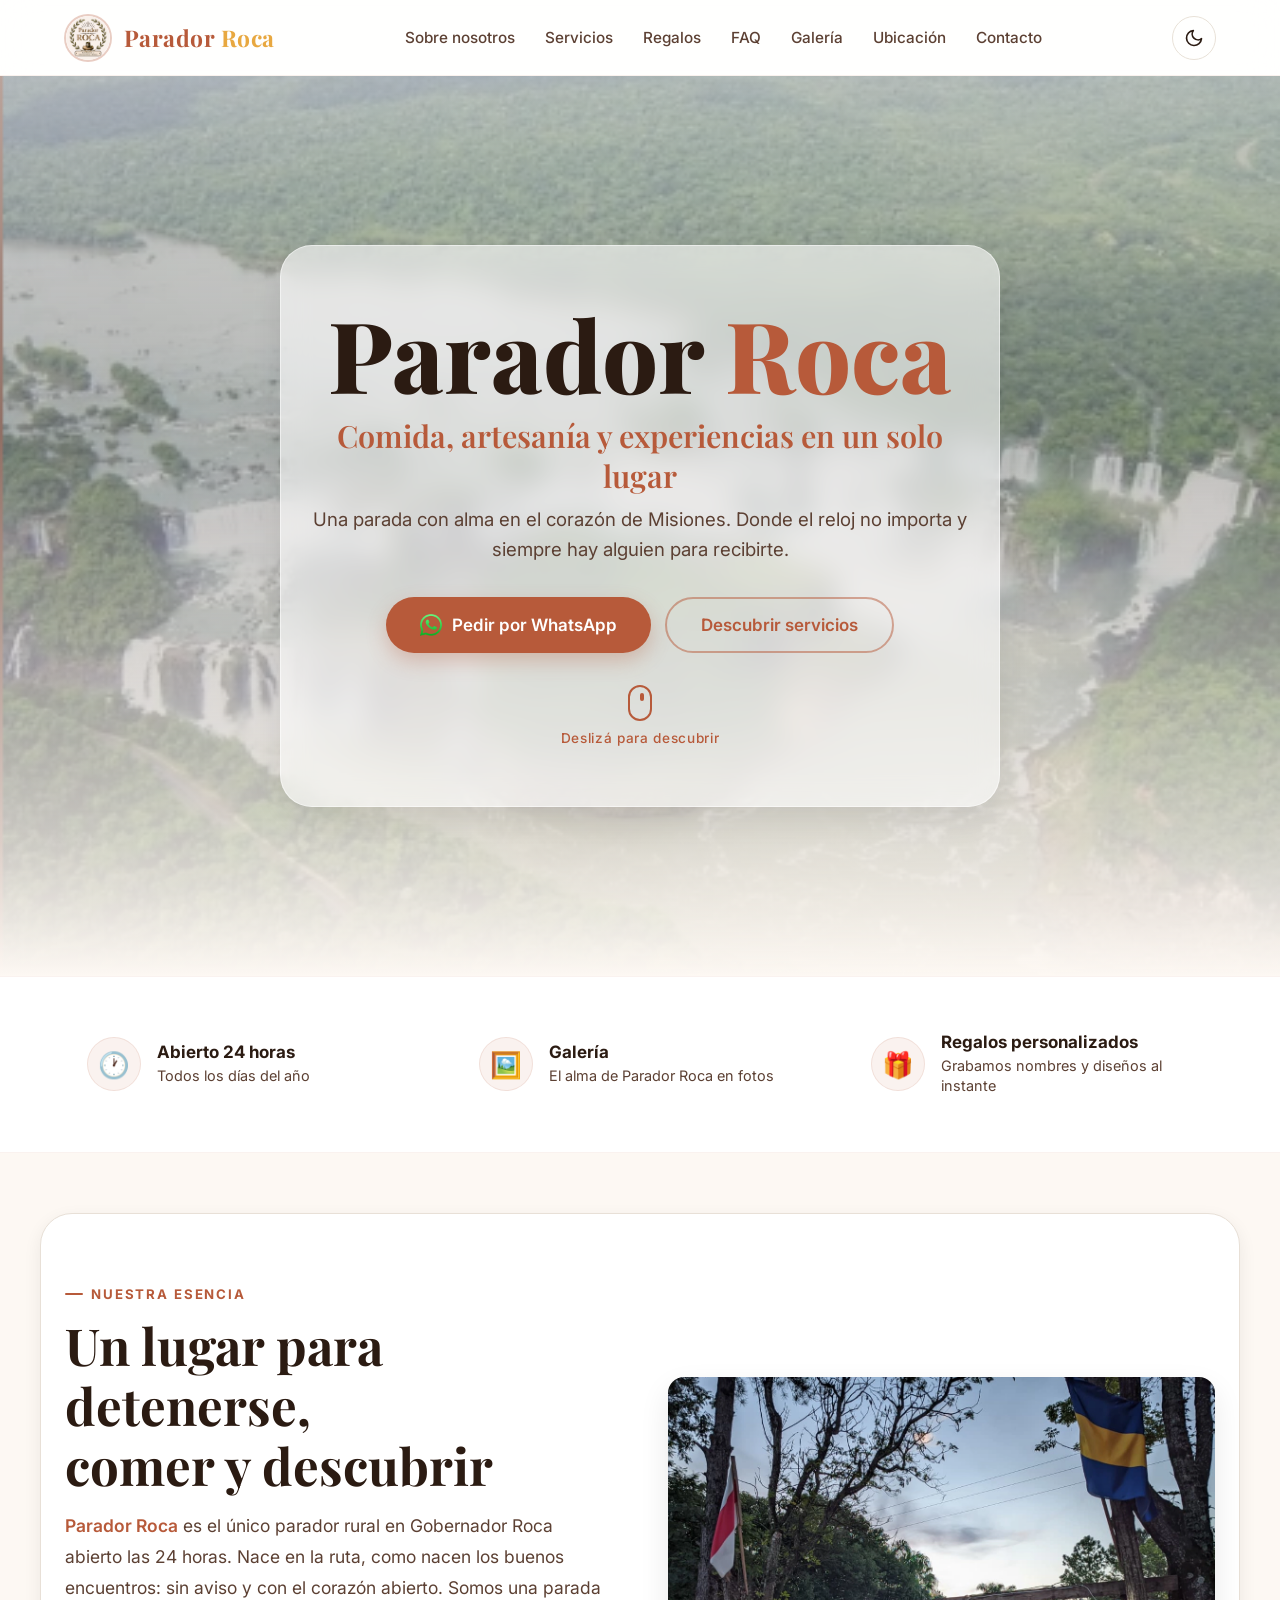
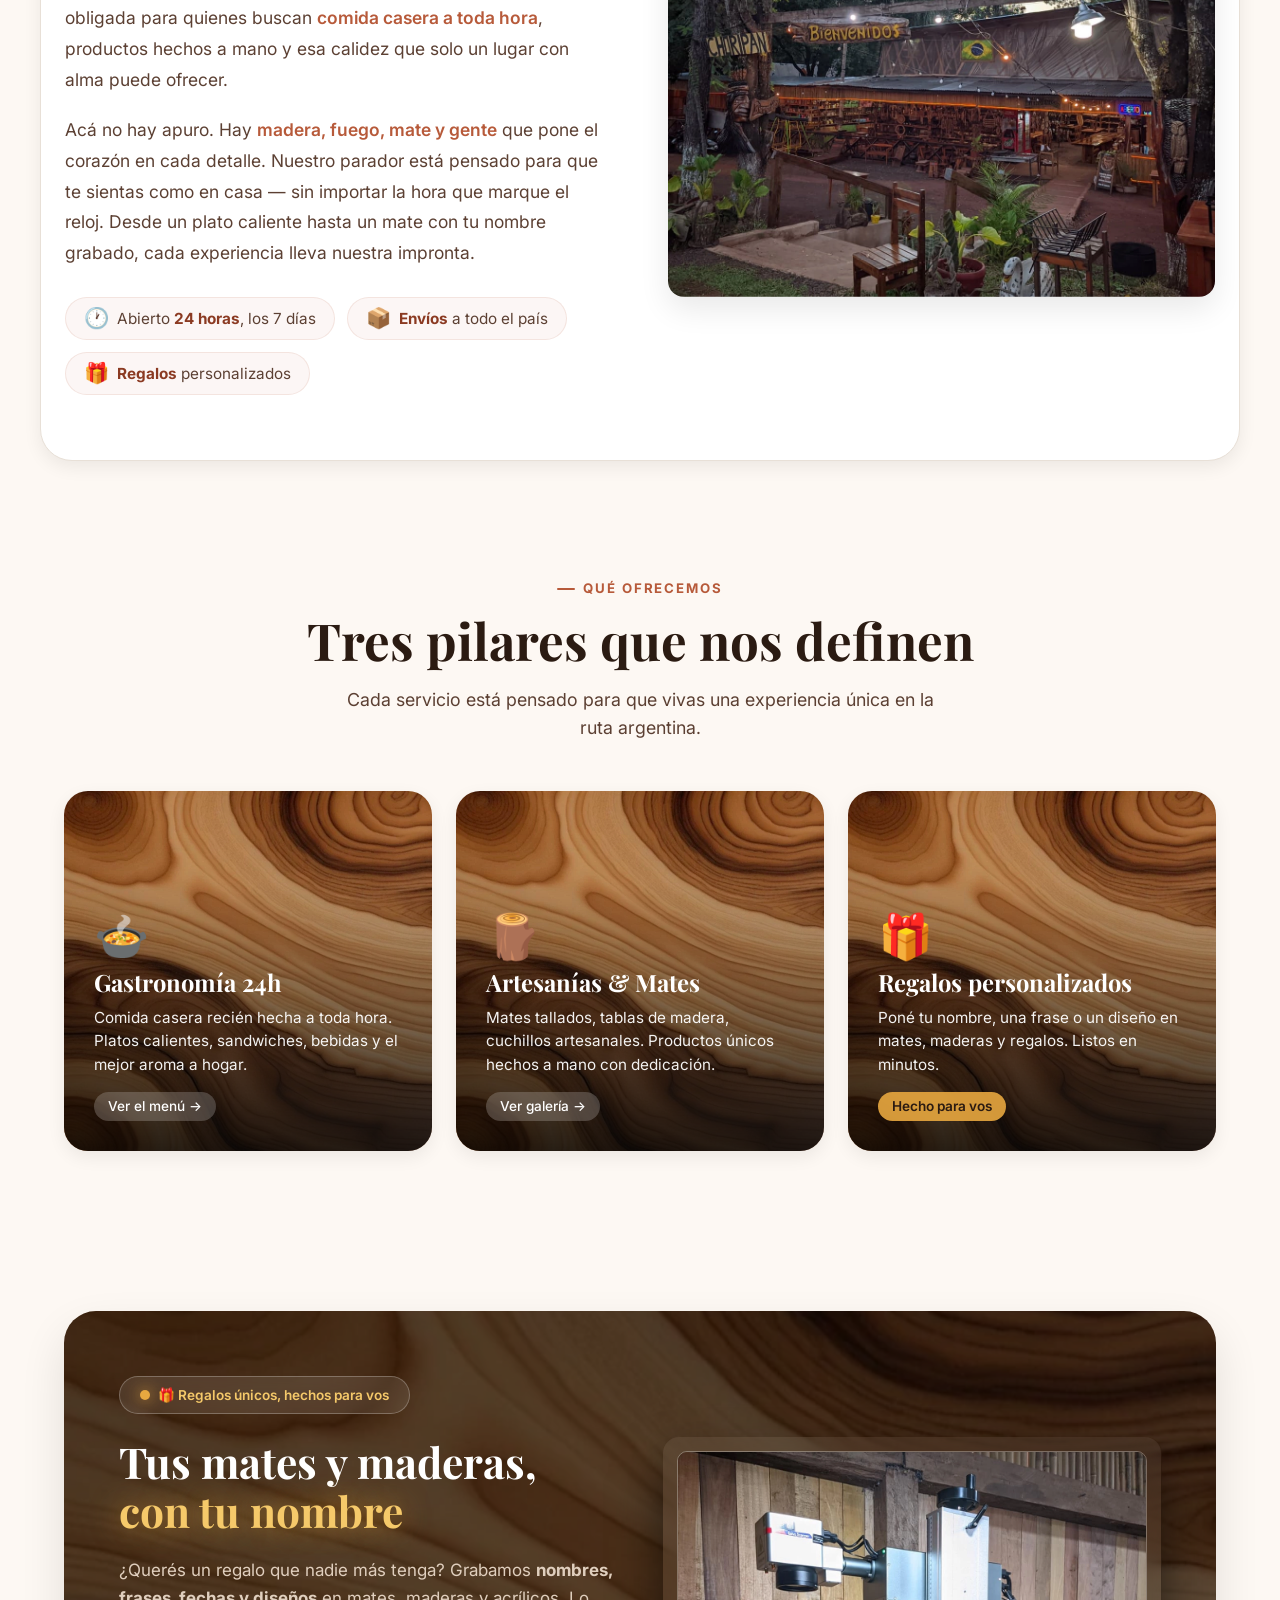
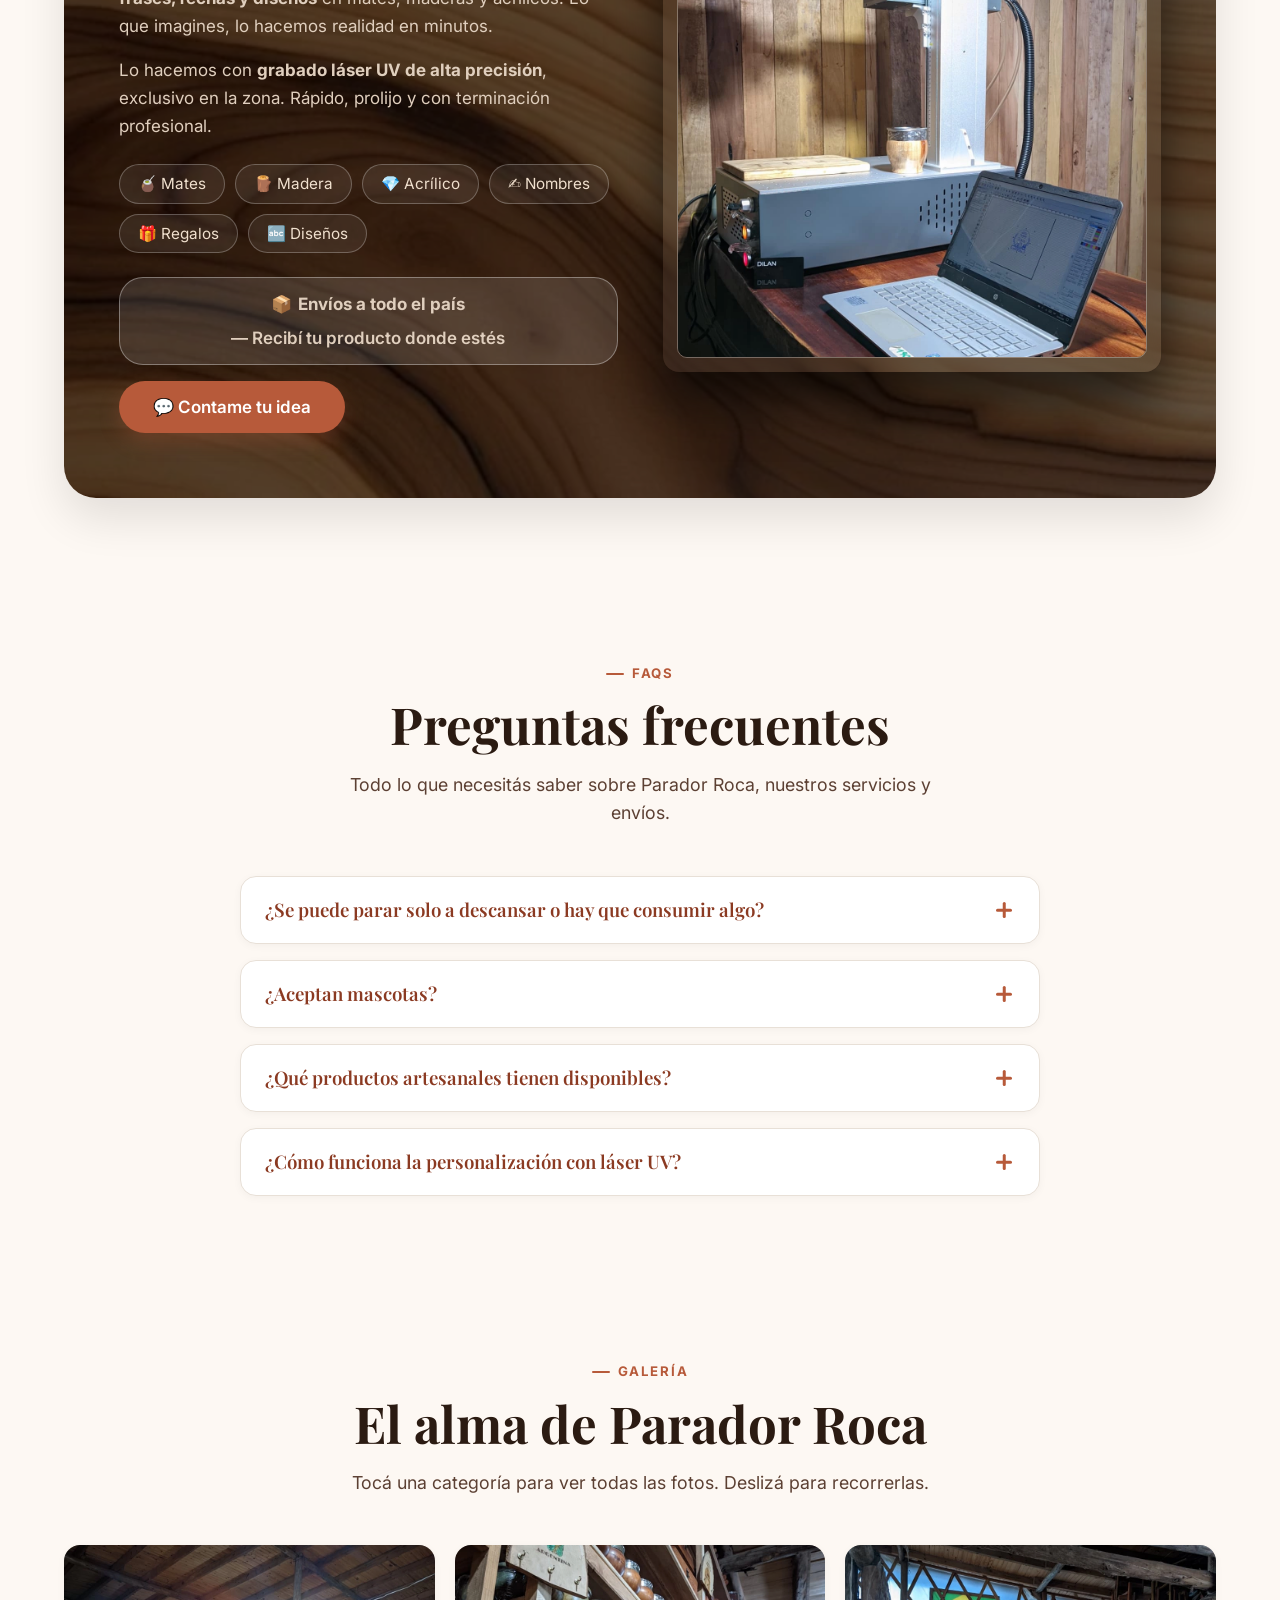
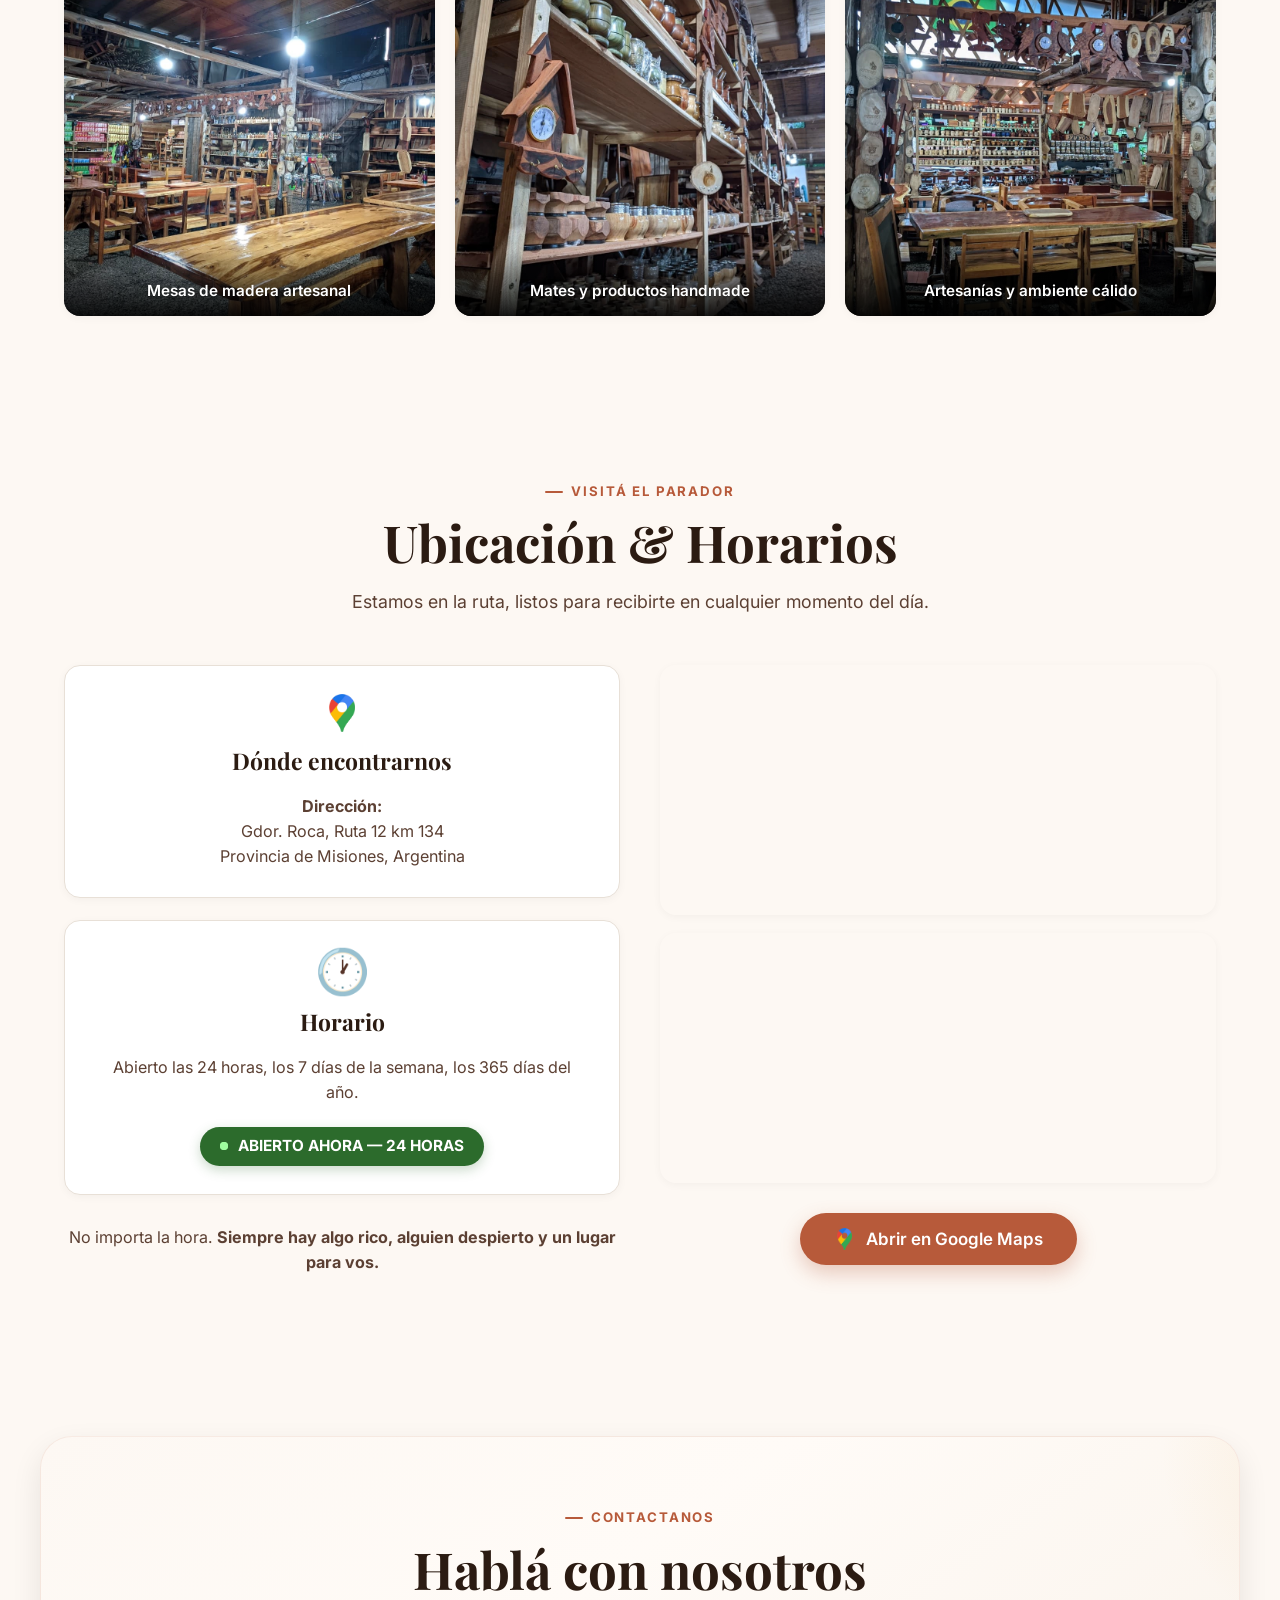
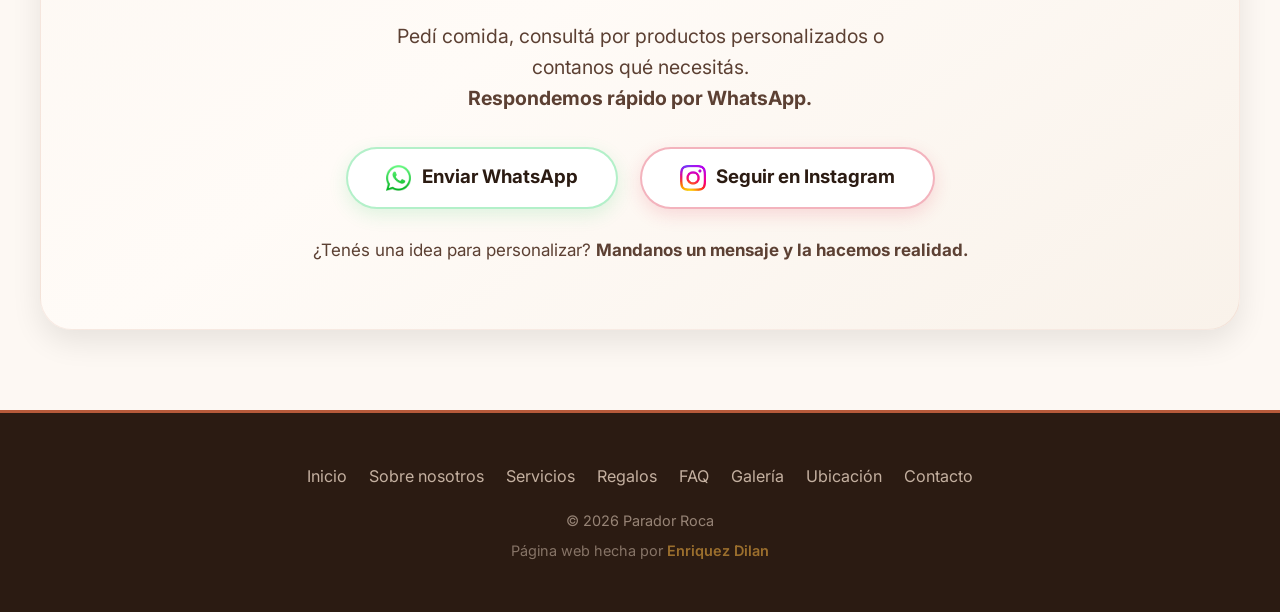
==== commit 89d17bc7: "Add files via upload" ====
--- a/index.html
+++ b/index.html
@@ -213,7 +213,7 @@
         <header class="navbar" id="navbar">
             <div class="navbar-inner container">
                 <a href="#hero" class="nav-logo" aria-label="Ir al inicio">
-                    <img src="images/logo.png" alt="Logo Parador Roca" class="logo-img" width="48" height="48">
+                    <img src="images/logo.png" alt="Logo Parador Roca" class="logo-img" width="48" height="48" decoding="async">
                     <span class="logo-text">Parador <span class="logo-accent">Roca</span></span>
                 </a>
                 <nav class="nav-links" id="navLinks" aria-label="Navegación principal">
@@ -281,10 +281,6 @@
             <section class="hero" id="hero" aria-labelledby="hero-heading">
                 <div class="hero-bg-image" aria-hidden="true"></div>
                 <div class="hero-overlay" aria-hidden="true"></div>
-                <div class="hero-particles" aria-hidden="true">
-                    <span class="particle"></span><span class="particle"></span><span class="particle"></span>
-                    <span class="particle"></span><span class="particle"></span><span class="particle"></span>
-                </div>
                 <div class="hero-content container">
                     <h1 id="hero-heading">Parador <span class="accent">Roca</span></h1>
                     <p class="hero-subtitle-main">Comida, artesanía y experiencias en un solo lugar</p>
@@ -356,7 +352,7 @@
                     </div>
                     <div class="about-image-wrapper">
                         <div class="about-image">
-                            <img src="images/parador-interior.webp" alt="Interior cálido de Parador Roca con artesanías en madera" width="600" height="400" loading="lazy">
+                            <img src="images/parador-interior.webp" alt="Interior cálido de Parador Roca con artesanías en madera" width="600" height="400" loading="lazy" decoding="async">
                             <div class="about-image-accent" aria-hidden="true"></div>
                         </div>
                     </div>
@@ -424,7 +420,7 @@
                         </div>
                         <div class="personalization-visual">
                             <div class="image-frame">
-                                <img src="images/laser-uv.webp" alt="Máquina de grabado láser UV de alta precisión en Parador Roca" width="500" height="500" loading="lazy">
+                                <img src="images/laser-uv.webp" alt="Máquina de grabado láser UV de alta precisión en Parador Roca" width="500" height="500" loading="lazy" decoding="async">
                             </div>
                         </div>
                     </div>
@@ -556,7 +552,7 @@
                     <div class="location-info">
                         <div class="info-card">
                             <div class="info-card-icon">
-                                <img src="ico/maps.webp" alt="" class="icon-loc" width="38" height="38" loading="lazy">
+                                <img src="ico/maps.webp" alt="" class="icon-loc" width="38" height="38" loading="lazy" decoding="async">
                             </div>
                             <h3>Dónde encontrarnos</h3>
                             <address class="location-detail">
--- a/global/base.css
+++ b/global/base.css
@@ -1,7 +1,7 @@
 /* =========================================================
    Parador Roca — Base
-   Variables de tema (claro/oscuro), reset, tipografía y
-   utilidades globales. NO contiene componentes ni layout.
+   Variables de tema (claro/oscuro), reset, tipografía,
+   utilidades globales.
    ========================================================= */
 
 /* =========================================================
@@ -56,7 +56,6 @@
 
 /* =========================================================
    TEMA OSCURO
-   Solo se sobreescriben las variables.
    ========================================================= */
 [data-theme="dark"] {
     --primary: #d17a5a;
@@ -108,9 +107,11 @@
     font-size: 17px;
     -webkit-text-size-adjust: 100%;
     text-size-adjust: 100%;
-}
-
-/* Transición suave al cambiar de tema (la activa el JS por 420ms) */
+    /* FIX: 'clip' evita scroll horizontal SIN romper position:sticky
+       (antes era 'hidden' y rompía el navbar sticky) */
+    overflow-x: clip;
+}
+
 html.theme-transition,
 html.theme-transition *,
 html.theme-transition *::before,
@@ -126,12 +127,14 @@
     font-family: var(--font-body);
     color: var(--text-dark);
     line-height: 1.7;
-    overflow-x: hidden;
+    /* FIX: mismo cambio acá */
+    overflow-x: clip;
     -webkit-font-smoothing: antialiased;
     -moz-osx-font-smoothing: grayscale;
     background: var(--bg-light);
     -webkit-tap-highlight-color: transparent;
     touch-action: manipulation;
+    -webkit-overflow-scrolling: touch;
 }
 
 body.no-scroll {
@@ -154,9 +157,6 @@
     scroll-margin-top: calc(var(--navbar-height) + 16px);
 }
 
-/* =========================================================
-   LAYOUT BASE
-   ========================================================= */
 .container {
     max-width: var(--max-width);
     margin: 0 auto;
@@ -164,9 +164,7 @@
     width: 100%;
 }
 
-/* =========================================================
-   SKIP LINK
-   ========================================================= */
+/* ===================== Skip link ===================== */
 .skip-link {
     position: absolute;
     top: -100px;
@@ -186,9 +184,7 @@
     outline-offset: 2px;
 }
 
-/* =========================================================
-   FOCUS VISIBLE GLOBAL
-   ========================================================= */
+/* ===================== Focus visible ===================== */
 a:focus-visible,
 button:focus-visible,
 .btn:focus-visible,
@@ -205,11 +201,10 @@
     }
 }
 
-/* =========================================================
-   HELPERS DE SECCIÓN
-   ========================================================= */
-.section { padding: clamp(50px, 8vw, 80px) 0; }
-
+/* ===================== Secciones ===================== */
+.section {
+    padding: clamp(50px, 8vw, 80px) 0;
+}
 .section-label {
     display: inline-block;
     font-size: 0.78rem;
@@ -251,9 +246,7 @@
 .text-center { text-align: center; }
 .mx-auto { margin-left: auto; margin-right: auto; }
 
-/* =========================================================
-   REVEAL ANIMATIONS
-   ========================================================= */
+/* ===================== Reveal ===================== */
 .reveal {
     opacity: 0;
     transform: translateY(35px);
@@ -267,8 +260,29 @@
 }
 
 /* =========================================================
-   REDUCED MOTION GLOBAL
-   ========================================================= */
+   MÓVIL: contención de render y scroll nativo
+   ========================================================= */
+@media (max-width: 768px) {
+    html { scroll-behavior: auto; }
+    .reveal {
+        transform: translateY(20px);
+        transition: opacity 0.5s ease, transform 0.5s ease;
+    }
+    .section {
+        content-visibility: auto;
+        contain-intrinsic-size: auto 800px;
+    }
+    .about-section {
+        content-visibility: auto;
+        contain-intrinsic-size: auto 600px;
+    }
+    .footer {
+        content-visibility: auto;
+        contain-intrinsic-size: auto 300px;
+    }
+}
+
+/* ===================== Reduced motion ===================== */
 @media (prefers-reduced-motion: reduce) {
     *, *::before, *::after {
         animation-duration: 0.01ms !important;
@@ -278,4 +292,14 @@
     }
     .reveal { opacity: 1; transform: none; will-change: auto; }
     [class*="will-change"] { will-change: auto !important; }
+    html.theme-transition,
+    html.theme-transition * {
+        transition: none !important;
+    }
+}
+
+@media print {
+    body { background: #fff; color: #000; }
+    .reveal { opacity: 1; transform: none; }
+    a { color: #000; text-decoration: underline; }
 }
--- a/global/layout.css
+++ b/global/layout.css
@@ -2,6 +2,8 @@
    Parador Roca — Layout
    Navbar, mobile menu, hero, banda informativa, sobre
    nosotros, footer y botón volver arriba.
+   Móvil: sin blur, sin animaciones costosas.
+   PC: blur real, hover ricos, transiciones premium.
    ========================================================= */
 
 /* ===================== Navbar ===================== */
@@ -94,7 +96,6 @@
     font-weight: 600;
 }
 
-/* ---- Acciones del navbar ---- */
 .navbar-actions {
     display: flex;
     align-items: center;
@@ -102,7 +103,6 @@
     flex-shrink: 0;
 }
 
-/* ---- Botón de tema (sol/luna) ---- */
 .theme-toggle {
     display: flex;
     align-items: center;
@@ -308,34 +308,6 @@
         var(--bg-light) 100%);
     z-index: 1;
 }
-.hero-particles {
-    position: absolute;
-    inset: 0;
-    z-index: 1;
-    pointer-events: none;
-}
-.particle {
-    position: absolute;
-    width: 8px;
-    height: 8px;
-    background: rgba(232,168,64,0.4);
-    border-radius: 50%;
-    animation: float 6s infinite ease-in-out;
-    will-change: transform, opacity;
-}
-[data-theme="dark"] .particle {
-    background: rgba(232,168,64,0.6);
-}
-.particle:nth-child(1) { top: 20%; left: 10%; animation-delay: 0s; }
-.particle:nth-child(2) { top: 70%; left: 85%; animation-delay: 1.5s; }
-.particle:nth-child(3) { top: 40%; left: 75%; animation-delay: 3s; }
-.particle:nth-child(4) { top: 80%; left: 15%; animation-delay: 4.5s; }
-.particle:nth-child(5) { top: 50%; left: 50%; animation-delay: 2s; }
-.particle:nth-child(6) { top: 15%; left: 60%; animation-delay: 5s; }
-@keyframes float {
-    0%, 100% { transform: translateY(0) scale(1); opacity: 0.6; }
-    50%      { transform: translateY(-25px) scale(1.3); opacity: 1; }
-}
 
 .hero-content {
     position: relative;
@@ -349,6 +321,7 @@
     -webkit-backdrop-filter: blur(14px);
     box-shadow: var(--shadow-lg);
     border: 1px solid rgba(255,255,255,0.5);
+    transition: box-shadow 0.4s ease, transform 0.4s ease;
 }
 [data-theme="dark"] .hero-content {
     border-color: rgba(255,255,255,0.08);
@@ -357,48 +330,6 @@
     .hero-content { background: var(--surface-hero-solid); }
 }
 
-.hero-badge {
-    display: inline-flex;
-    align-items: center;
-    justify-content: center;
-    flex-wrap: wrap;
-    gap: 10px;
-    background: rgba(var(--primary-rgb), 0.1);
-    border: 1px solid rgba(var(--primary-rgb), 0.25);
-    color: var(--primary);
-    padding: 8px 20px;
-    border-radius: 100px;
-    font-size: clamp(0.72rem, 2.2vw, 0.85rem);
-    font-weight: 600;
-    letter-spacing: 0.04em;
-    margin-bottom: 24px;
-    line-height: 1.35;
-    text-align: center;
-    max-width: 100%;
-}
-.badge-dot {
-    position: relative;
-    width: 8px;
-    height: 8px;
-    background: var(--primary);
-    border-radius: 50%;
-    display: inline-block;
-    flex-shrink: 0;
-}
-.pulse-dot::after {
-    content: '';
-    position: absolute;
-    inset: 0;
-    border-radius: 50%;
-    background-color: inherit;
-    animation: pulseRing 2s ease-out infinite;
-    pointer-events: none;
-    will-change: transform, opacity;
-}
-@keyframes pulseRing {
-    0%   { transform: scale(1);   opacity: 0.7; }
-    100% { transform: scale(2.8); opacity: 0; }
-}
 .hero h1 {
     font-family: var(--font-heading);
     font-size: clamp(2.4rem, 9vw, 5.8rem);
@@ -466,6 +397,14 @@
     letter-spacing: 0.05em;
 }
 
+/* Hover del hero (solo PC) */
+@media (hover: hover) and (pointer: fine) {
+    .hero-content:hover {
+        box-shadow: var(--shadow-xl);
+        transform: translateY(-2px);
+    }
+}
+
 /* ===================== Banda informativa ===================== */
 .info-band {
     background: var(--white);
@@ -502,7 +441,7 @@
     color: inherit;
     padding: clamp(12px, 1.8vw, 18px) clamp(14px, 2vw, 22px);
     border-radius: var(--radius);
-    transition: background 0.25s ease;
+    transition: background 0.25s ease, transform 0.25s ease, border-color 0.25s ease;
     cursor: pointer;
     position: relative;
     border: 1px solid transparent;
@@ -527,7 +466,7 @@
     border-radius: 50%;
     font-size: clamp(1.25rem, 2.4vw, 1.5rem);
     line-height: 1;
-    transition: background 0.25s ease;
+    transition: background 0.25s ease, transform 0.25s ease;
 }
 
 .info-band-text {
@@ -610,12 +549,20 @@
     color: var(--text-medium);
     line-height: 1.4;
     max-width: 100%;
+    transition: background 0.25s, border-color 0.25s, transform 0.25s;
 }
 .highlight-item strong { color: var(--primary-dark); }
 .highlight-icon {
     font-size: 1.2rem;
     line-height: 1;
     flex-shrink: 0;
+}
+@media (hover: hover) and (pointer: fine) {
+    .highlight-item:hover {
+        background: rgba(var(--primary-rgb), 0.08);
+        border-color: rgba(var(--primary-rgb), 0.2);
+        transform: translateY(-1px);
+    }
 }
 .about-image-wrapper { position: relative; }
 .about-image {
@@ -744,6 +691,7 @@
     box-shadow: 0 8px 24px rgba(var(--primary-rgb), 0.35);
     -webkit-tap-highlight-color: transparent;
     touch-action: manipulation;
+    will-change: opacity, transform;
 }
 .back-to-top.visible {
     opacity: 1;
@@ -765,9 +713,48 @@
 }
 
 /* =========================================================
+   MÓVIL: sin blur, sin animación hero (batería + fluidez)
+   Fondo sólido equivalente para mantener el look.
+   ========================================================= */
+@media (max-width: 768px) {
+    .navbar {
+        background: var(--surface-navbar-solid);
+        backdrop-filter: none;
+        -webkit-backdrop-filter: none;
+    }
+    .mobile-menu-backdrop {
+        backdrop-filter: none;
+        -webkit-backdrop-filter: none;
+        background: var(--surface-menu-backdrop-solid);
+    }
+    .mobile-menu-panel {
+        backdrop-filter: none;
+        -webkit-backdrop-filter: none;
+        background: var(--surface-menu-panel);
+        box-shadow: 0 20px 40px rgba(0,0,0,0.25);
+    }
+    .hero-bg-image {
+        animation: none;
+        transform: scale(1.05);
+    }
+    .hero-content {
+        backdrop-filter: none;
+        -webkit-backdrop-filter: none;
+        background: var(--surface-hero-solid);
+        padding: 28px 22px;
+    }
+    .hero {
+        padding: 40px 16px 50px;
+        min-height: auto;
+    }
+    .hero-scroll-indicator {
+        margin-top: 22px;
+    }
+}
+
+/* =========================================================
    RESPONSIVE — LAYOUT
    ========================================================= */
-
 @media (max-width: 1080px) {
     .nav-links { display: none; }
     .hamburger { display: flex; }
@@ -818,11 +805,7 @@
     .hero h1 { font-size: clamp(2.2rem, 11vw, 2.8rem); }
     .hero-subtitle-main { font-size: 1.1rem; }
     .hero-subtitle { font-size: 0.98rem; }
-    .hero-badge {
-        font-size: 0.72rem;
-        padding: 7px 16px;
-        border-radius: var(--radius);
-    }
+
     .hero-buttons {
         flex-direction: column;
         align-items: stretch;
@@ -882,7 +865,6 @@
     }
     .hero-content { padding: 22px 20px; }
     .hero-scroll-indicator { display: none; }
-    .hero-particles { display: none; }
 }
 
 @supports (padding: max(0px)) {
@@ -896,18 +878,19 @@
     }
 }
 
+@media (prefers-reduced-motion: reduce) {
+    .hero-bg-image { animation: none; transform: scale(1.02); }
+    .scroll-mouse::after { animation: none; opacity: 1; transform: translateX(-50%); }
+}
+
 @media print {
     .navbar,
     .mobile-menu,
     .back-to-top,
-    .hero-particles,
     .hero-scroll-indicator,
     .theme-toggle {
         display: none !important;
     }
     .hero { min-height: auto; padding: 20px; }
-    body { background: #fff; color: #000; }
-    .reveal { opacity: 1; transform: none; }
     .hero-bg-image { animation: none; }
-    a { color: #000; text-decoration: underline; }
 }
--- a/global/components.css
+++ b/global/components.css
@@ -1,7 +1,7 @@
 /* =========================================================
    Parador Roca — Componentes
    Botones, servicios, personalización, FAQ, ubicación y
-   contacto. Cada componente con su responsive propio.
+   contacto.
    ========================================================= */
 
 /* ===================== Botones ===================== */
@@ -75,7 +75,6 @@
 }
 .btn-glow { animation: subtlePulse 2.8s ease-in-out infinite; }
 
-/* Botones de contacto (WhatsApp / Instagram) */
 .btn-whatsapp,
 .btn-instagram {
     color: var(--text-dark);
@@ -163,7 +162,7 @@
     display: flex;
     align-items: flex-end;
     box-shadow: var(--shadow-md);
-    transition: box-shadow 0.4s;
+    transition: box-shadow 0.4s ease, transform 0.4s ease;
     isolation: isolate;
     text-decoration: none;
     color: #fff;
@@ -199,6 +198,7 @@
         rgba(0,0,0,0) 100%);
     z-index: 1;
     pointer-events: none;
+    transition: opacity 0.4s ease;
 }
 .service-card-content {
     position: relative;
@@ -213,6 +213,7 @@
     margin-bottom: 10px;
     display: block;
     line-height: 1;
+    transition: transform 0.4s var(--transition-bounce);
 }
 .service-card h3 {
     font-family: var(--font-heading);
@@ -255,6 +256,7 @@
     }
     .service-card:hover .service-card-bg { transform: scale(1.08); }
     .service-card:hover .service-card-tag { transform: scale(1.05); }
+    .service-card:hover .service-icon { transform: scale(1.12) rotate(-4deg); }
 }
 
 /* ===================== Personalización UV ===================== */
@@ -346,8 +348,15 @@
     border-radius: 100px;
     font-size: clamp(0.82rem, 2vw, 0.9rem);
     color: #f0e0ce;
-    transition: background 0.3s, border-color 0.3s;
+    transition: background 0.3s, border-color 0.3s, transform 0.3s;
     line-height: 1.4;
+}
+@media (hover: hover) and (pointer: fine) {
+    .personalization-tags li:hover {
+        background: rgba(255,255,255,0.14);
+        border-color: rgba(255,255,255,0.4);
+        transform: translateY(-2px);
+    }
 }
 .shipping-badge {
     display: inline-flex;
@@ -381,6 +390,7 @@
     position: relative;
     width: 100%;
     max-width: 500px;
+    transition: transform 0.5s ease, box-shadow 0.5s ease;
 }
 .image-frame img {
     width: 100%;
@@ -388,8 +398,14 @@
     border-radius: calc(var(--radius) - 6px);
     border: 1px solid rgba(255,255,255,0.3);
 }
-
-/* ===================== FAQ (acordeón) ===================== */
+@media (hover: hover) and (pointer: fine) {
+    .image-frame:hover {
+        transform: translateY(-4px) scale(1.02);
+        box-shadow: 0 40px 60px rgba(0,0,0,0.7);
+    }
+}
+
+/* ===================== FAQ ===================== */
 .faq-grid {
     max-width: 800px;
     margin: 0 auto;
@@ -471,6 +487,7 @@
     transition: max-height 0.4s cubic-bezier(0.25, 0.46, 0.45, 0.94),
                 opacity 0.3s ease;
     will-change: max-height, opacity;
+    contain: layout style;
 }
 .faq-item.open .faq-answer {
     opacity: 1;
@@ -482,9 +499,6 @@
     font-size: clamp(0.92rem, 2vw, 0.98rem);
     margin: 0;
 }
-@media (prefers-reduced-motion: reduce) {
-    .faq-answer { transition: none; }
-}
 
 /* ===================== Ubicación ===================== */
 .location-grid {
@@ -511,6 +525,14 @@
     text-align: center;
     gap: 14px;
     min-width: 0;
+    transition: box-shadow 0.3s ease, transform 0.3s ease, border-color 0.3s ease;
+}
+@media (hover: hover) and (pointer: fine) {
+    .info-card:hover {
+        box-shadow: var(--shadow-md);
+        transform: translateY(-2px);
+        border-color: rgba(var(--primary-rgb), 0.2);
+    }
 }
 .info-card-icon {
     font-size: clamp(2rem, 4vw, 2.6rem);
@@ -559,6 +581,20 @@
     border-radius: 50%;
     flex-shrink: 0;
 }
+.hours-dot.pulse-dot::after {
+    content: '';
+    position: absolute;
+    inset: 0;
+    border-radius: 50%;
+    background-color: inherit;
+    animation: pulseRing 2s ease-out infinite;
+    pointer-events: none;
+    will-change: transform, opacity;
+}
+@keyframes pulseRing {
+    0%   { transform: scale(1);   opacity: 0.7; }
+    100% { transform: scale(2.8); opacity: 0; }
+}
 .location-note {
     text-align: center;
     color: var(--text-medium);
@@ -579,12 +615,19 @@
     height: clamp(200px, 30vw, 250px);
     width: 100%;
     max-width: 100%;
-    /* El mapa se ve igual en claro y oscuro (sin filtros) */
+    transition: box-shadow 0.3s ease;
+}
+@media (hover: hover) and (pointer: fine) {
+    .map-container iframe:hover {
+        box-shadow: var(--shadow-md);
+    }
 }
 .map-link { align-self: center; margin-top: 12px; }
 
 /* ===================== Contacto ===================== */
-.contact-section { padding: clamp(50px, 8vw, 80px) 0; }
+.contact-section {
+    padding: clamp(50px, 8vw, 80px) 0;
+}
 .contact-card {
     background: var(--contact-gradient);
     border-radius: var(--radius-xl);
@@ -594,6 +637,12 @@
     border: 1px solid rgba(var(--primary-rgb), 0.1);
     position: relative;
     overflow: hidden;
+    transition: box-shadow 0.4s ease;
+}
+@media (hover: hover) and (pointer: fine) {
+    .contact-card:hover {
+        box-shadow: var(--shadow-xl);
+    }
 }
 .contact-card::before {
     content: '';
@@ -630,9 +679,41 @@
 }
 
 /* =========================================================
+   MÓVIL — Componentes (sin blur, transiciones más cortas)
+   ========================================================= */
+@media (max-width: 768px) {
+    .personalization-content {
+        backdrop-filter: none;
+        -webkit-backdrop-filter: none;
+        padding: 32px 20px;
+    }
+    .image-frame {
+        backdrop-filter: none;
+        -webkit-backdrop-filter: none;
+        background: rgba(255,255,255,0.08);
+        box-shadow: 0 12px 28px rgba(0,0,0,0.4);
+    }
+    .service-card-bg {
+        transition: none;
+    }
+    .contact-card::before { display: none; }
+    .faq-answer {
+        transition: max-height 0.3s cubic-bezier(0.25, 0.46, 0.45, 0.94),
+                    opacity 0.22s ease;
+    }
+    .personalization-badge,
+    .shipping-badge,
+    .service-card-tag {
+        backdrop-filter: none;
+        -webkit-backdrop-filter: none;
+    }
+    .personalization-badge { background: rgba(255,255,255,0.15); }
+    .shipping-badge { background: rgba(255,255,255,0.18); }
+}
+
+/* =========================================================
    RESPONSIVE — COMPONENTES
    ========================================================= */
-
 @media (max-width: 1024px) {
     .personalization-content {
         grid-template-columns: minmax(0, 1fr);
@@ -691,10 +772,7 @@
 }
 
 @media (prefers-reduced-motion: reduce) {
-    .particle { display: none; }
-    .hero-bg-image { animation: none; transform: scale(1.02); }
     .btn-glow { animation: none; }
-    .pulse-dot::after { animation: none; opacity: 0; }
-    .scroll-mouse::after { animation: none; opacity: 1; transform: translateX(-50%); }
+    .hours-dot.pulse-dot::after { animation: none; opacity: 0; }
     .service-card:active { transform: none; }
 }
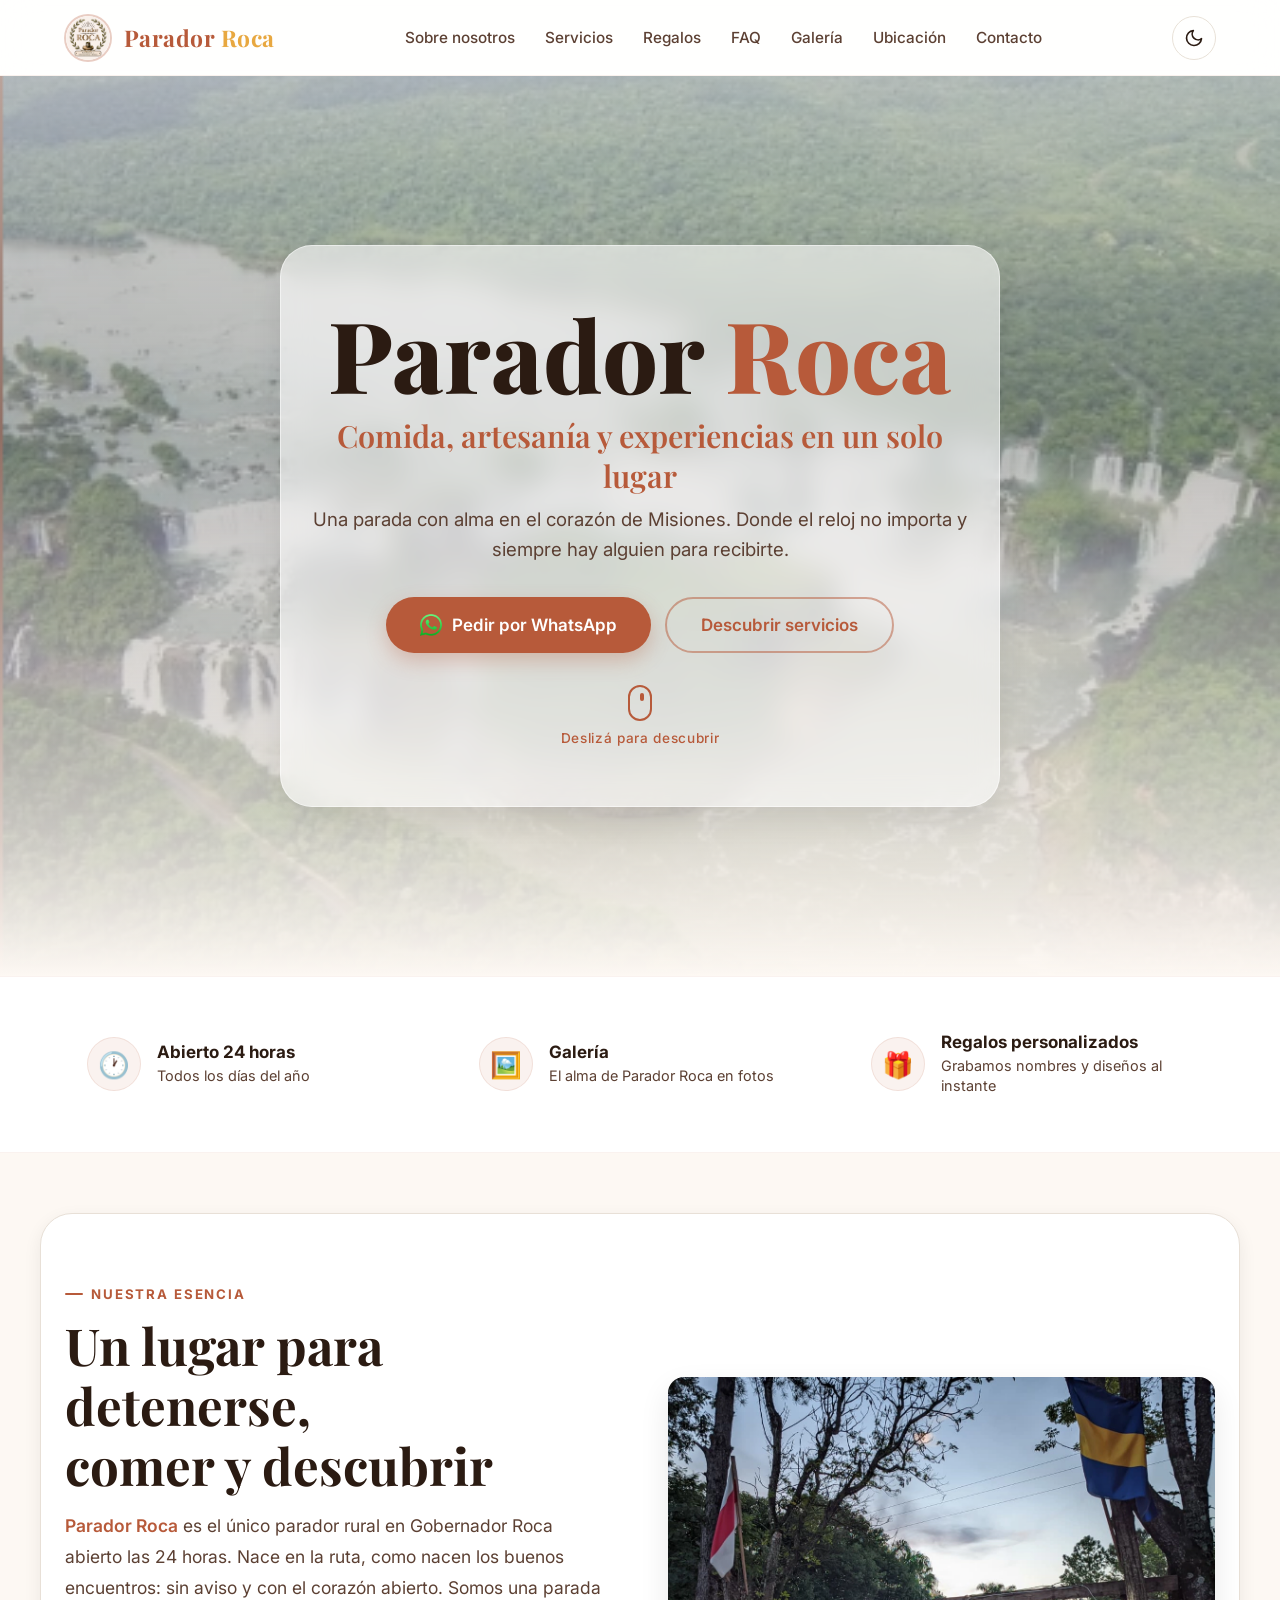
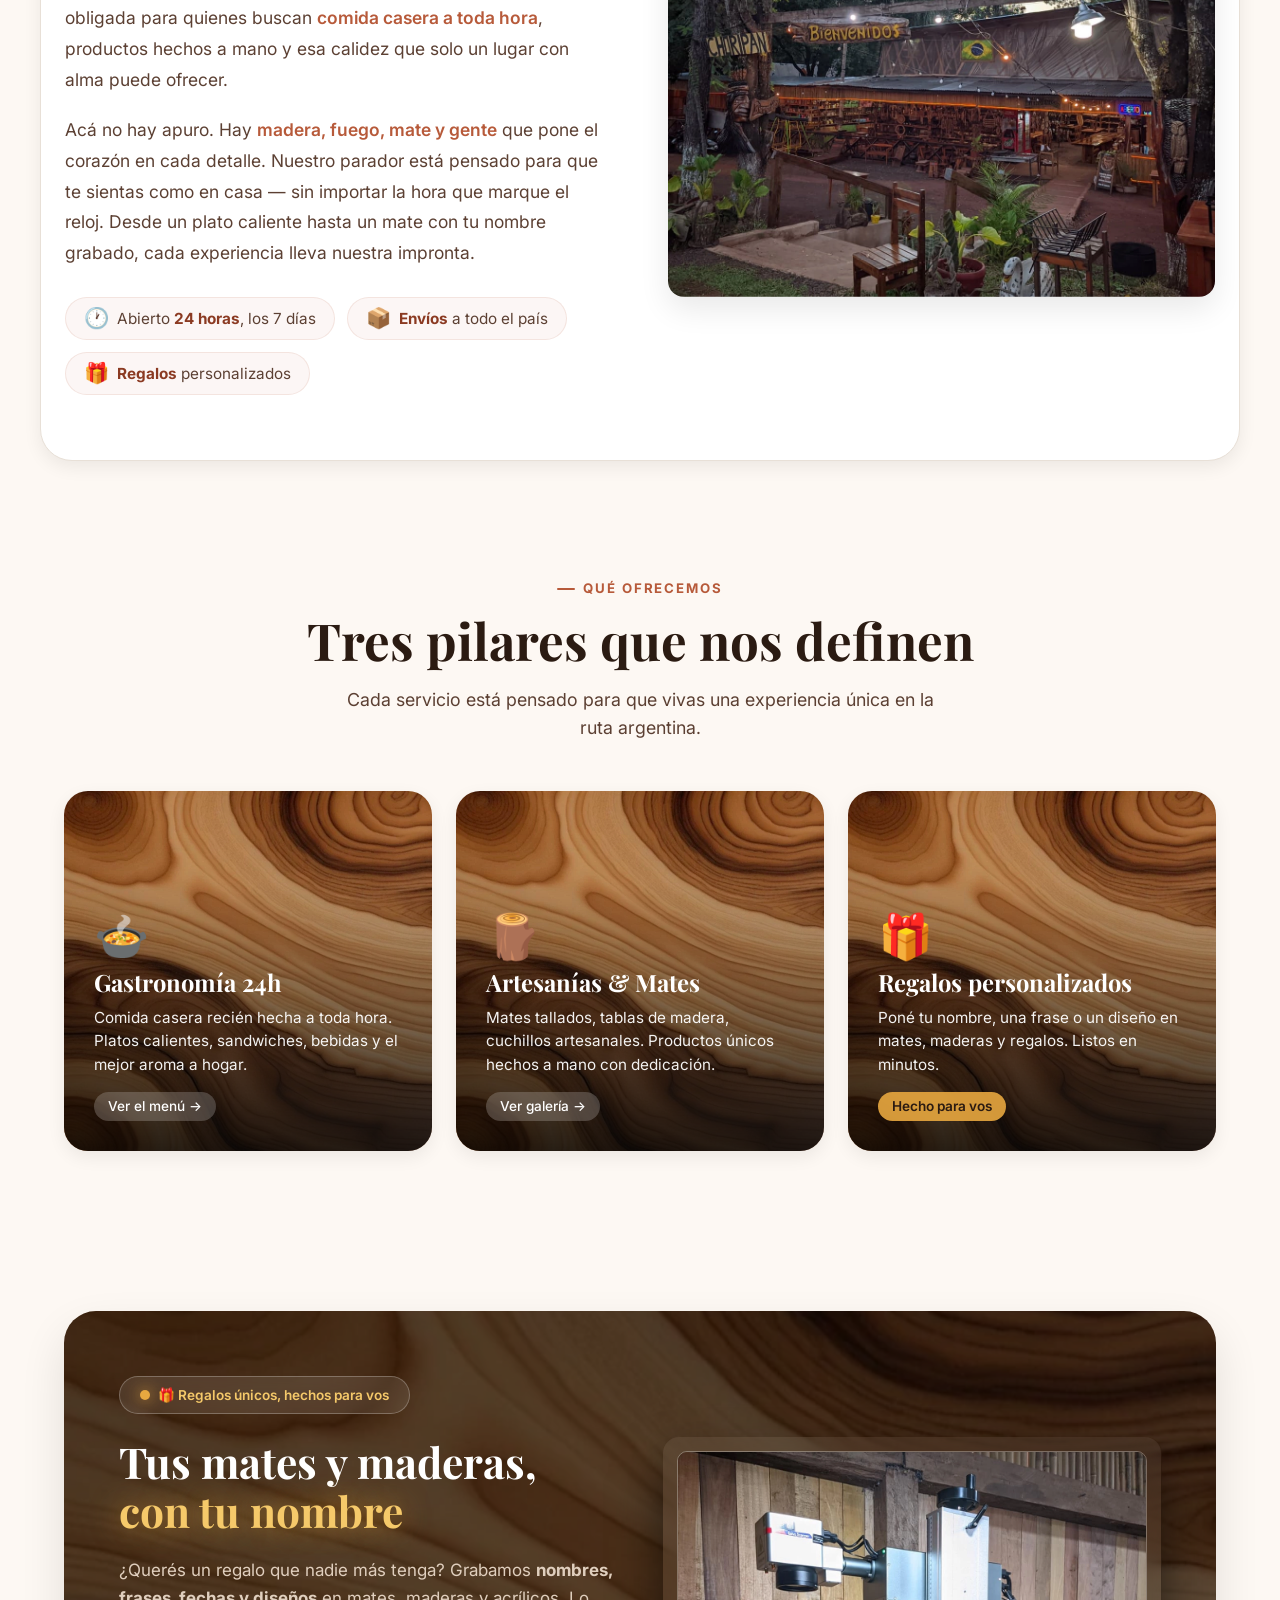
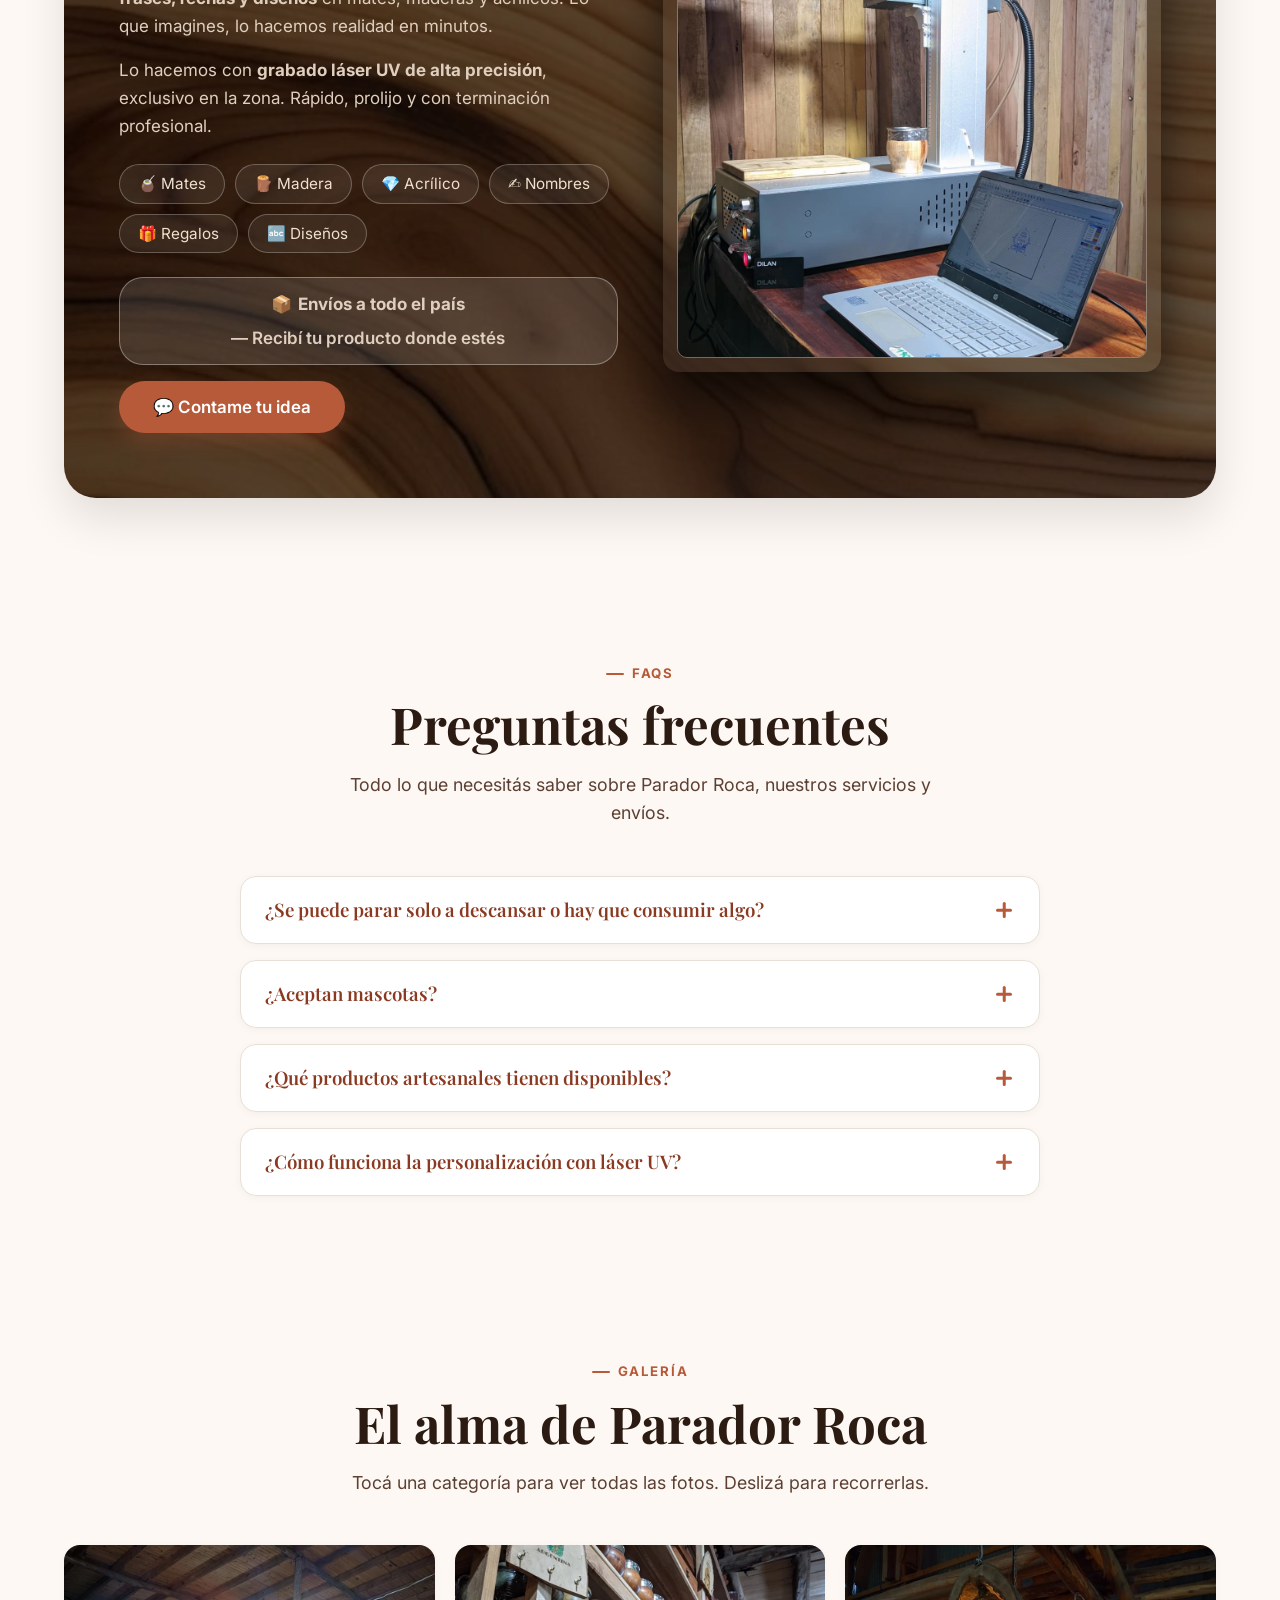
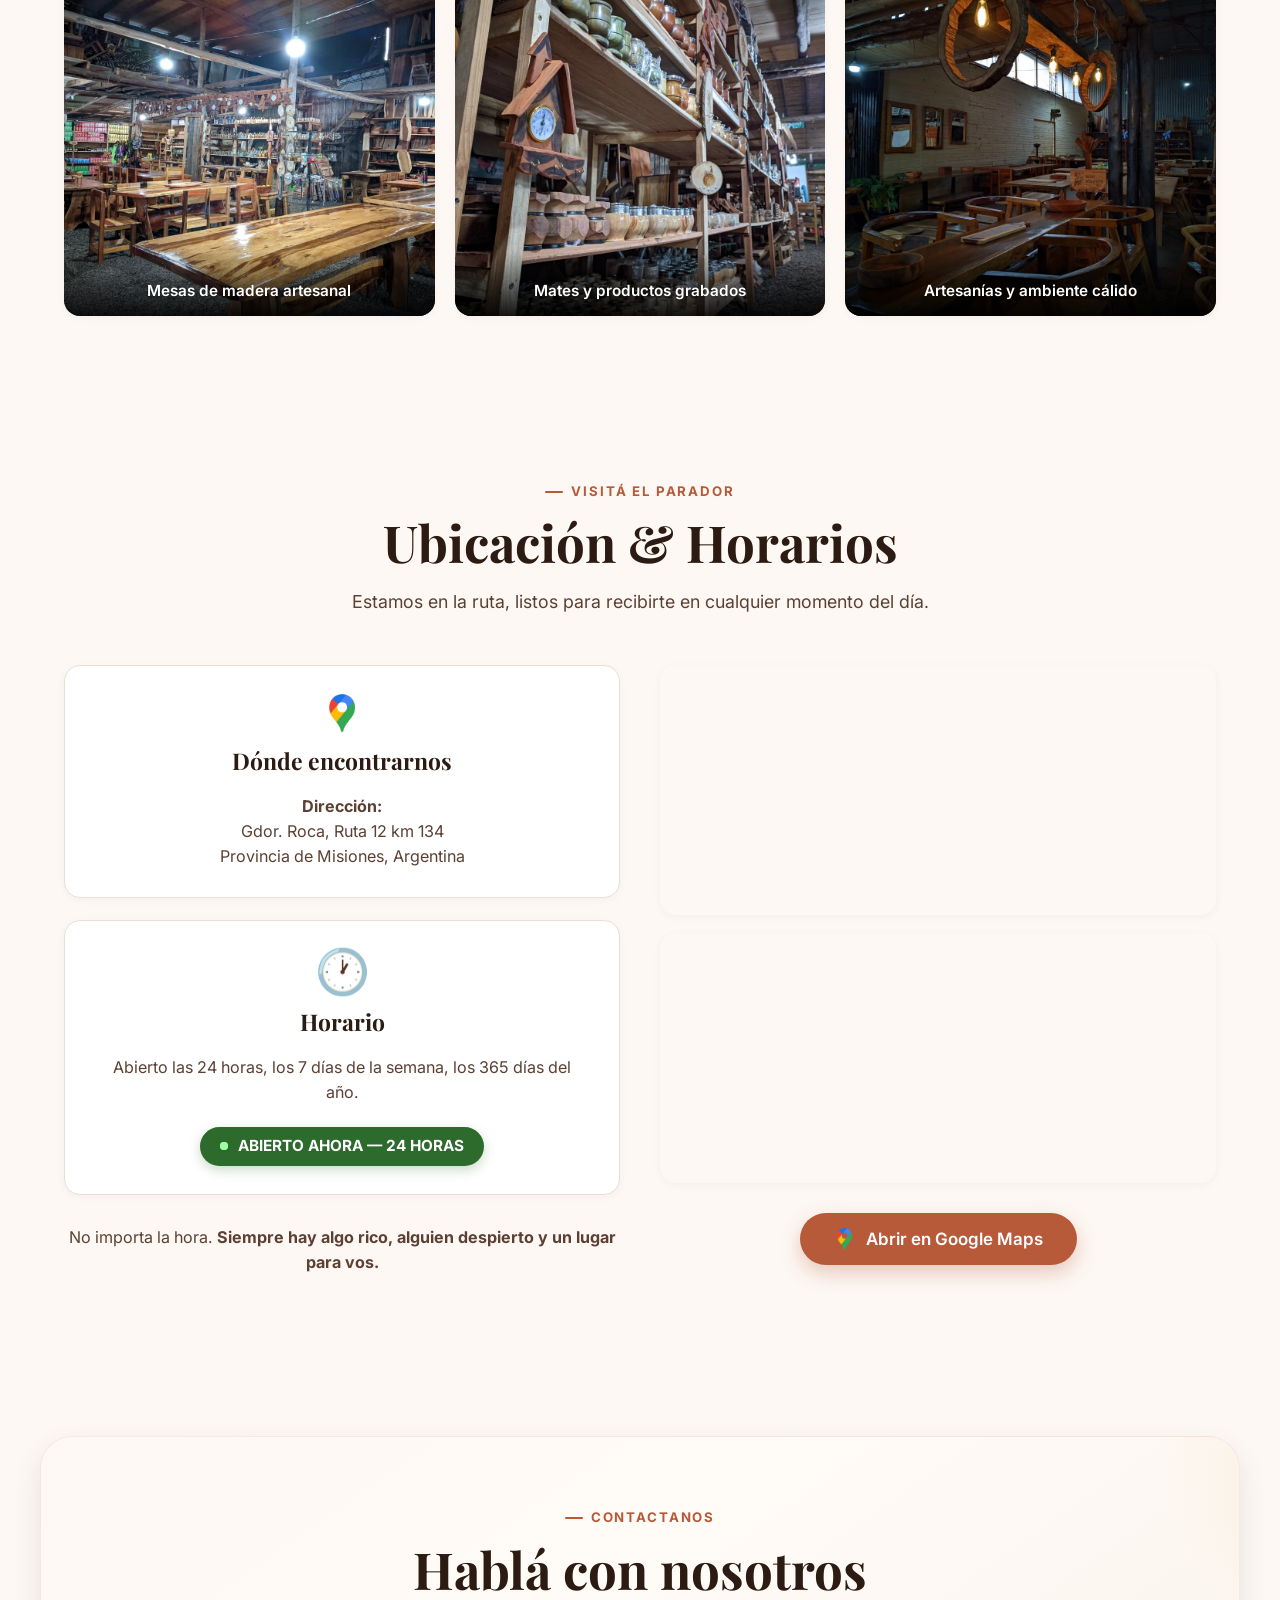
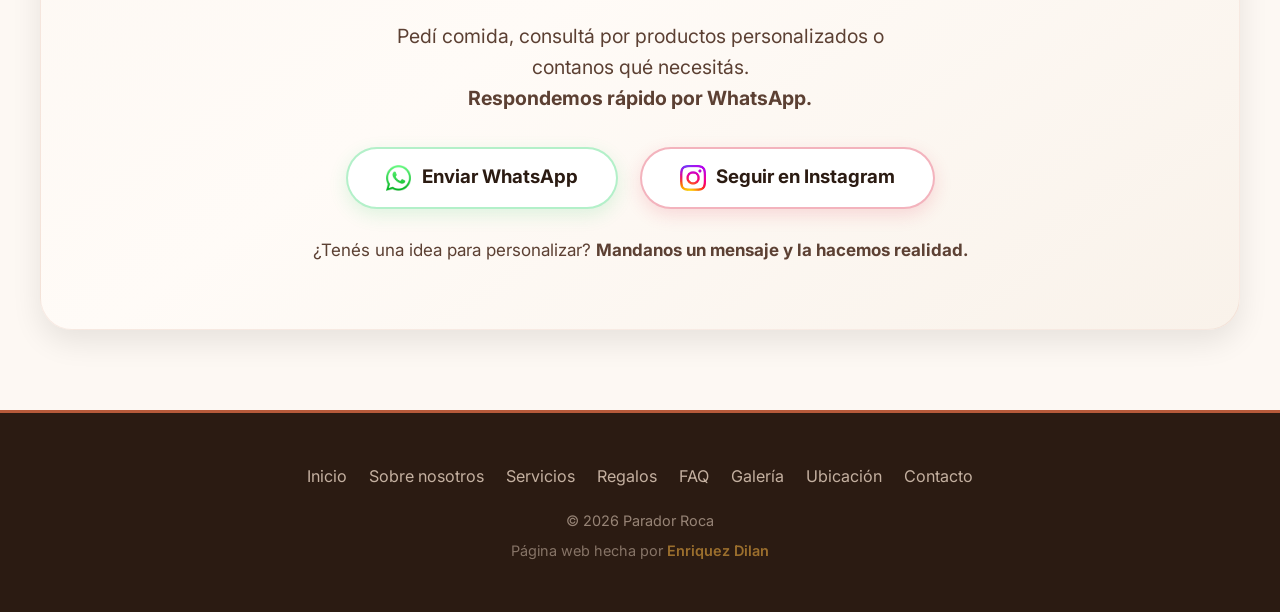
==== commit e0c09b02: "Update index.html" ====
--- a/index.html
+++ b/index.html
@@ -512,7 +512,7 @@
                             tabindex="0" role="button"
                             aria-label="Ver galería de Mates y productos handmade">
                         <img src="galeria/mates/1.webp" alt="Mates personalizados y productos handmade de Parador Roca" loading="lazy" decoding="async">
-                        <figcaption class="gallery-label">Mates y productos handmade</figcaption>
+                        <figcaption class="gallery-label">Mates y productos grabados</figcaption>
                         <div class="gallery-overlay" aria-hidden="true">
                             <svg class="gallery-zoom-icon" viewBox="0 0 24 24" fill="none" stroke="currentColor" stroke-width="2" stroke-linecap="round" stroke-linejoin="round">
                                 <circle cx="11" cy="11" r="7"></circle>
@@ -669,4 +669,4 @@
     <script src="script.js" defer></script>
     <script src="galeria/galeria.js" defer></script>
 </body>
-</html>+</html>
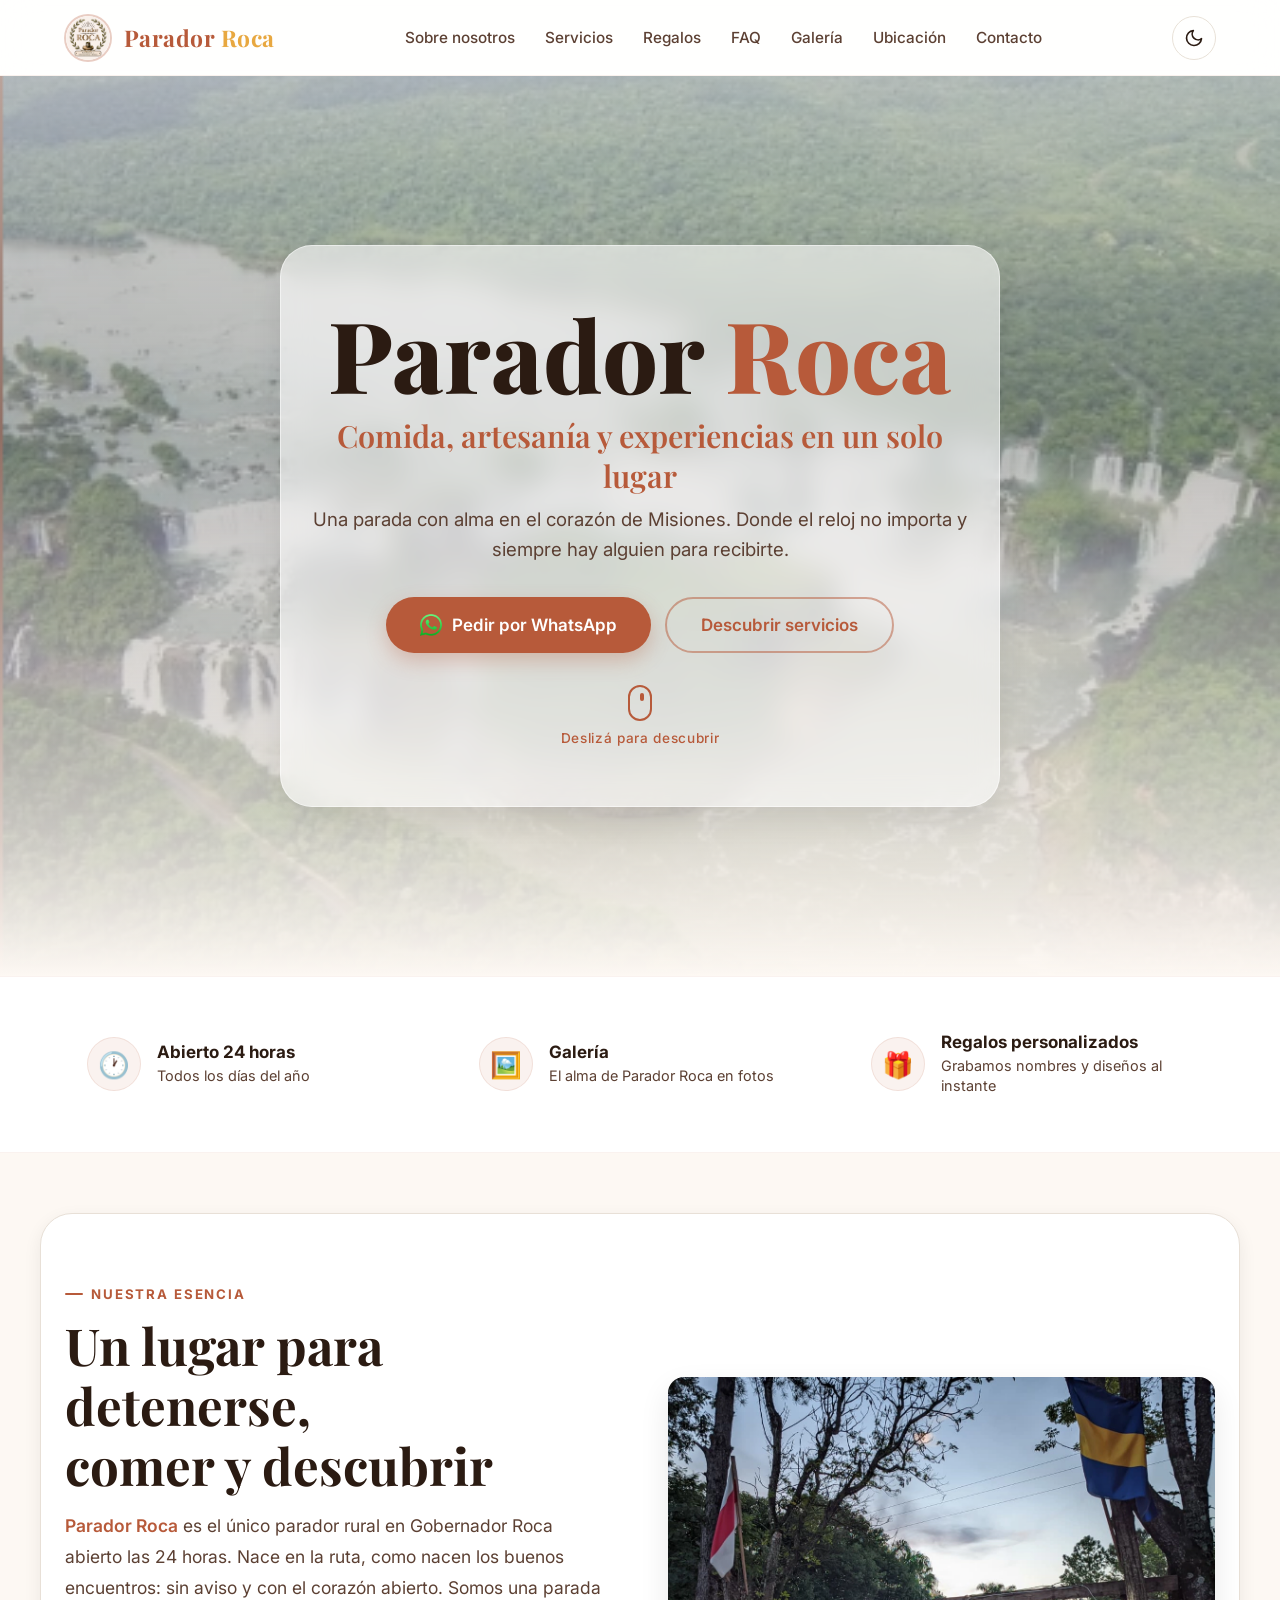
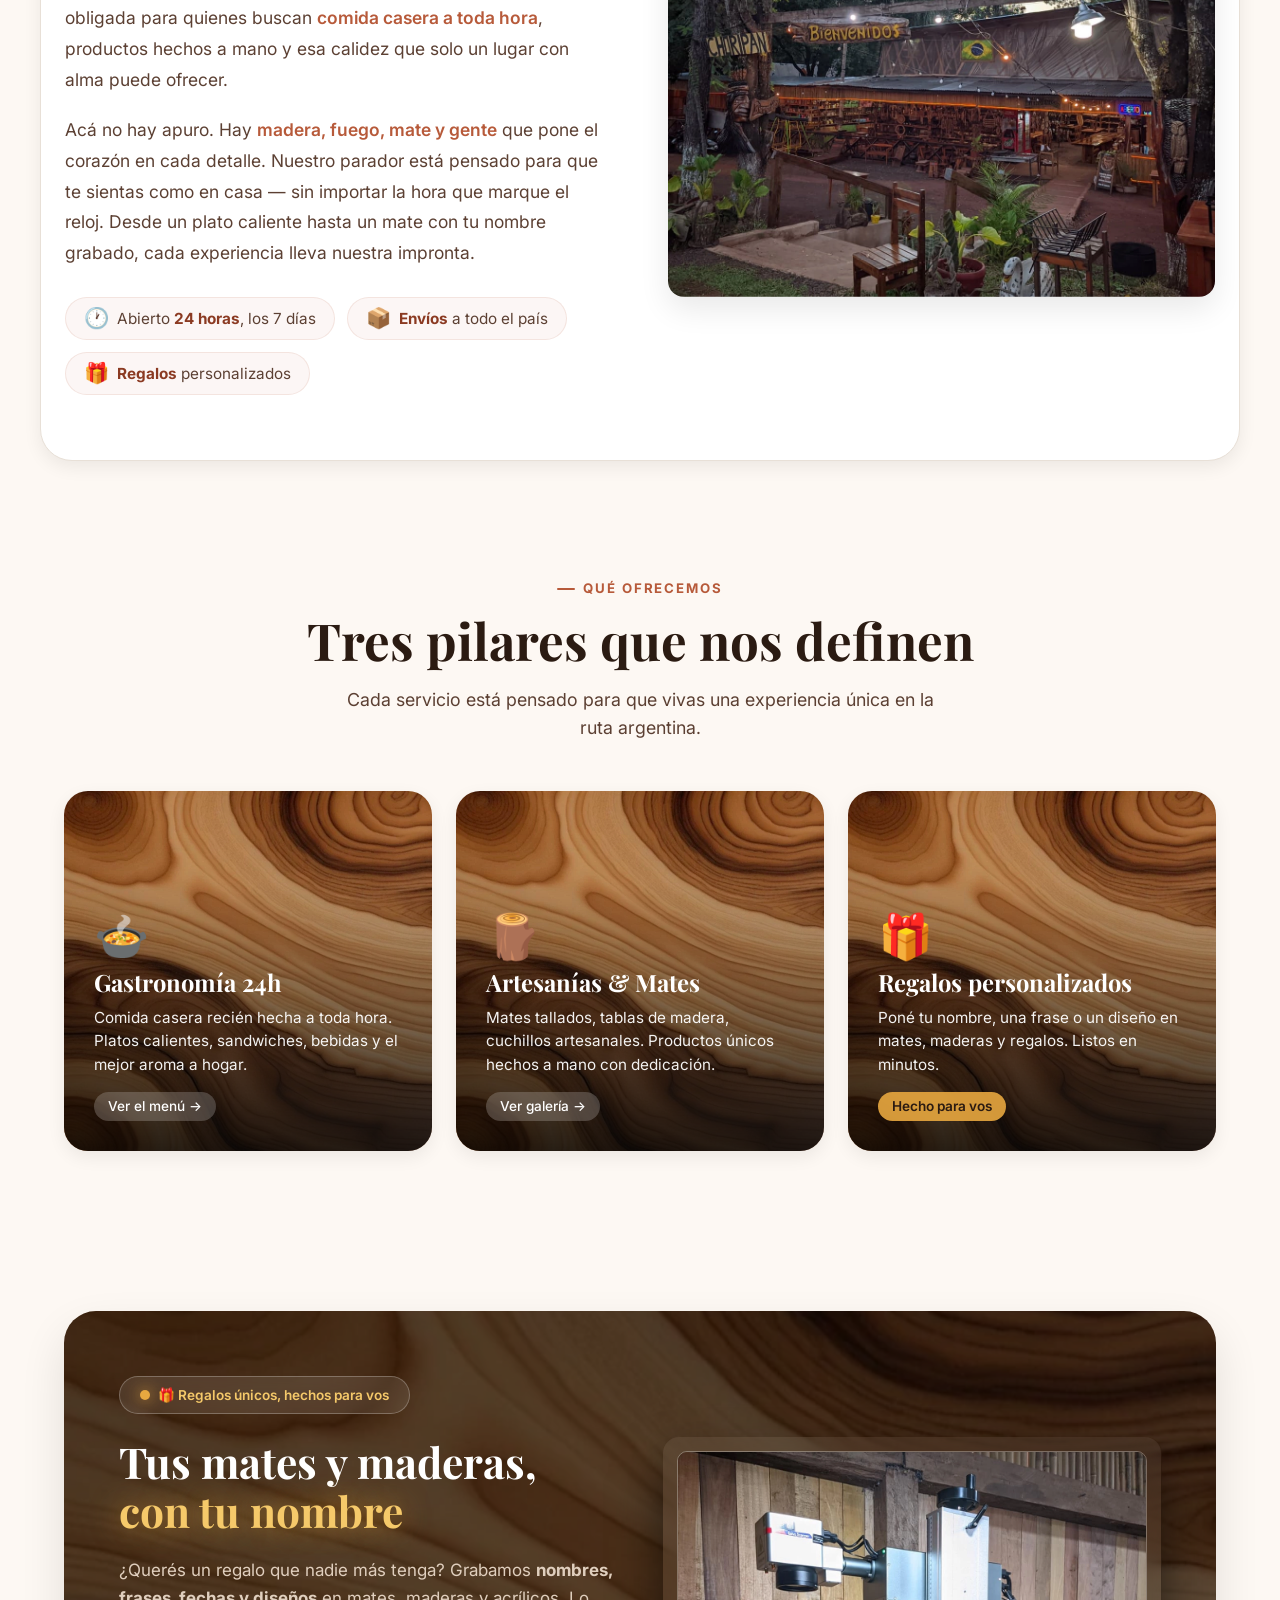
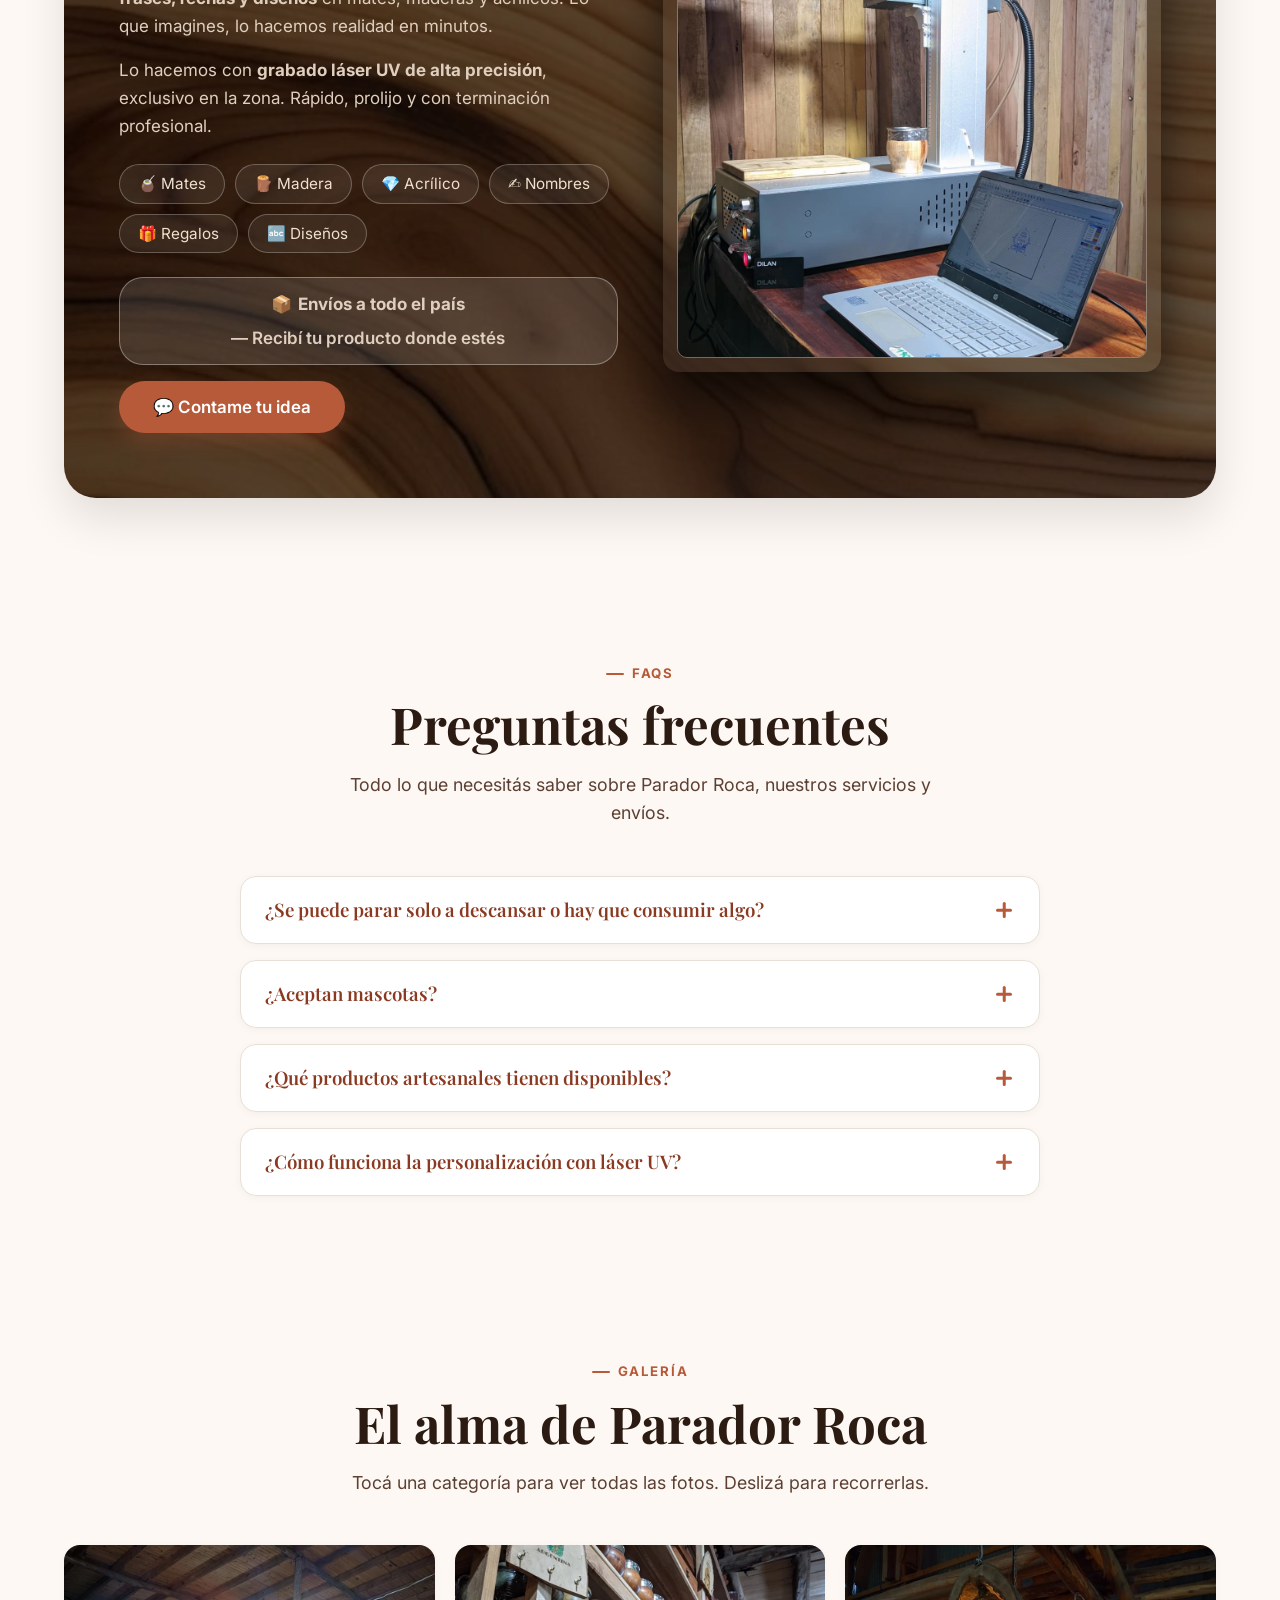
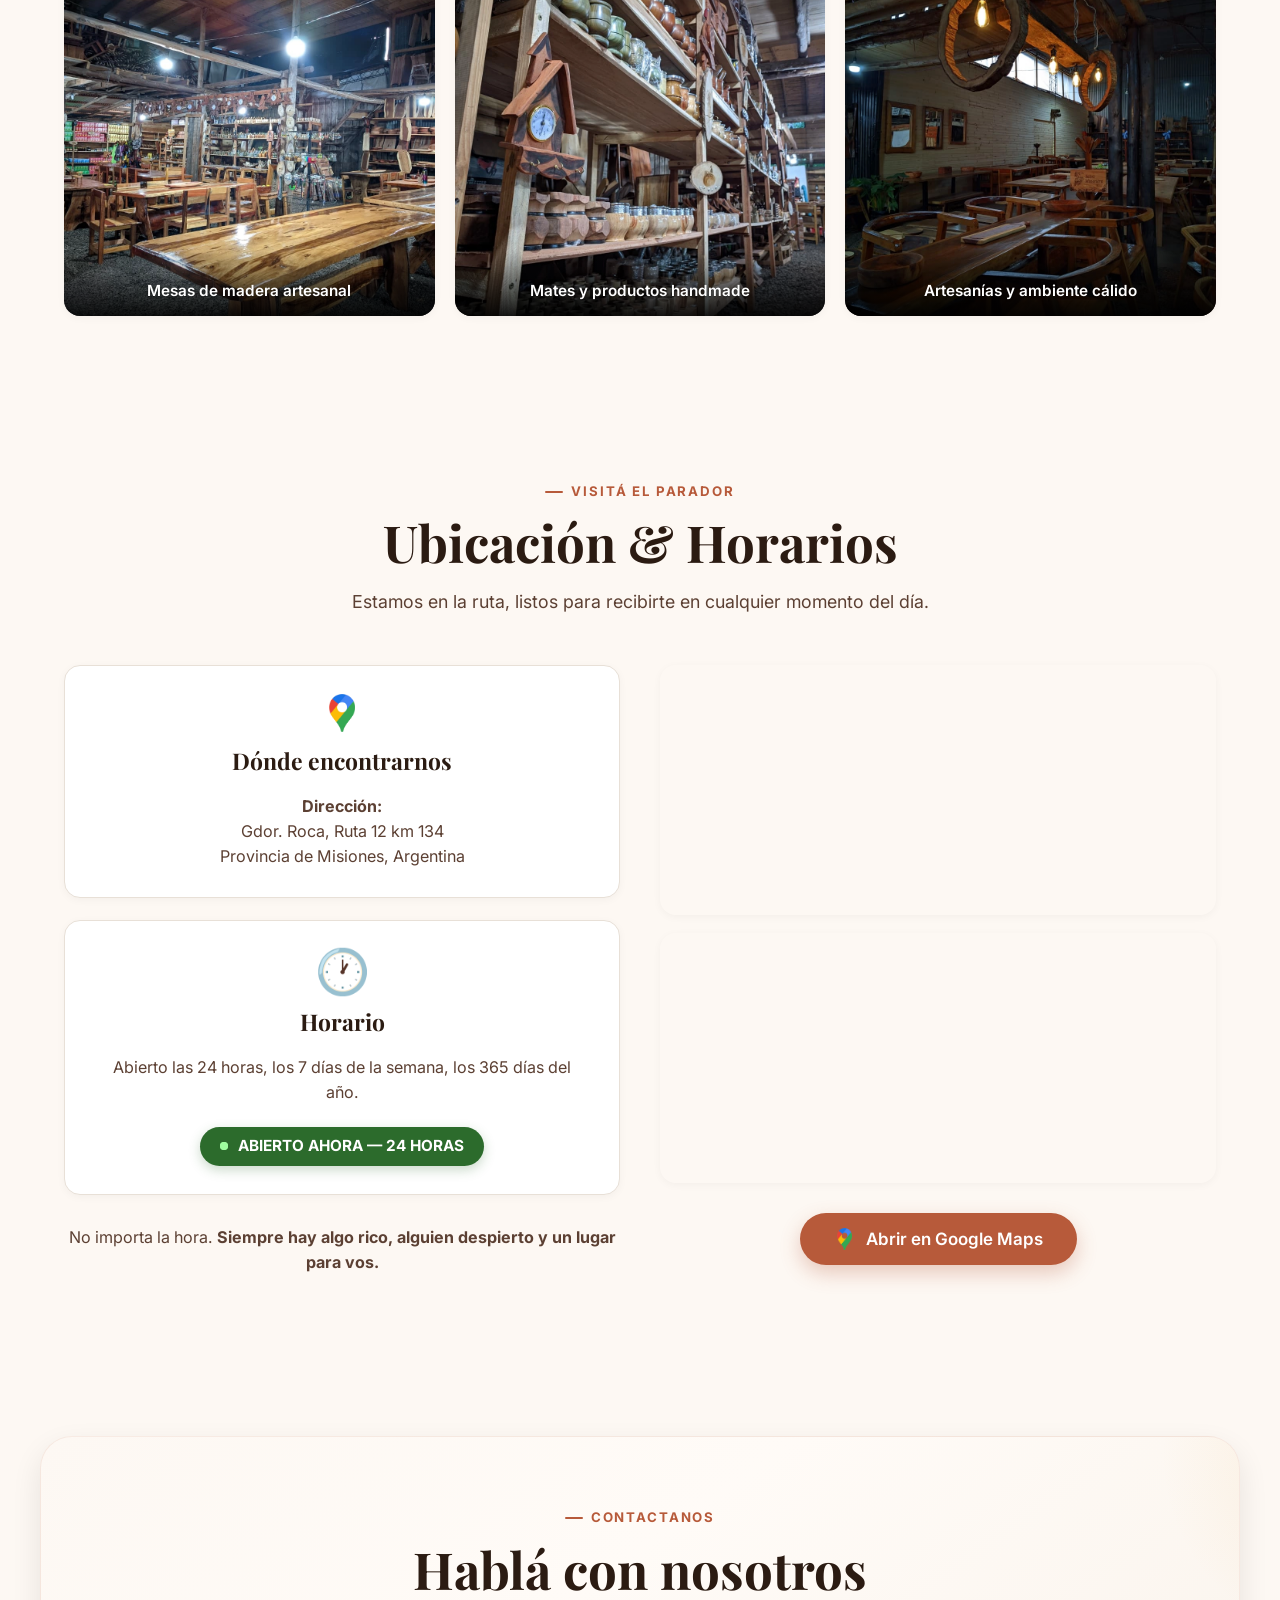
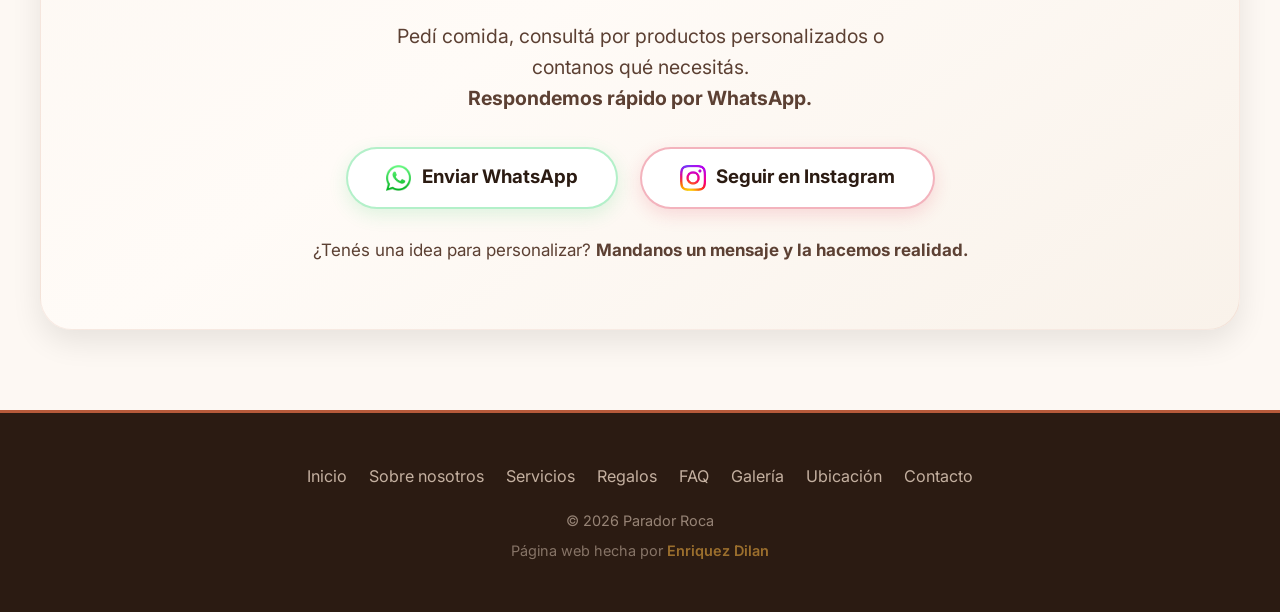
==== commit fa5673ee: "Add files via upload" ====
--- a/index.html
+++ b/index.html
@@ -3,7 +3,6 @@
 <head>
     <meta charset="UTF-8">
     <script>
-        // Anti-flash: aplicar tema ANTES de pintar la página
         (function() {
             try {
                 var saved = localStorage.getItem('paradorTheme');
@@ -18,7 +17,6 @@
         })();
     </script>
     <script>
-        // Restaurar scroll guardado
         (function() {
             try {
                 var y = sessionStorage.getItem('paradorIndexScrollY');
@@ -512,7 +510,7 @@
                             tabindex="0" role="button"
                             aria-label="Ver galería de Mates y productos handmade">
                         <img src="galeria/mates/1.webp" alt="Mates personalizados y productos handmade de Parador Roca" loading="lazy" decoding="async">
-                        <figcaption class="gallery-label">Mates y productos grabados</figcaption>
+                        <figcaption class="gallery-label">Mates y productos handmade</figcaption>
                         <div class="gallery-overlay" aria-hidden="true">
                             <svg class="gallery-zoom-icon" viewBox="0 0 24 24" fill="none" stroke="currentColor" stroke-width="2" stroke-linecap="round" stroke-linejoin="round">
                                 <circle cx="11" cy="11" r="7"></circle>
@@ -669,4 +667,4 @@
     <script src="script.js" defer></script>
     <script src="galeria/galeria.js" defer></script>
 </body>
-</html>
+</html>
--- a/global/base.css
+++ b/global/base.css
@@ -1,12 +1,3 @@
-/* =========================================================
-   Parador Roca — Base
-   Variables de tema (claro/oscuro), reset, tipografía,
-   utilidades globales.
-   ========================================================= */
-
-/* =========================================================
-   TEMA CLARO (por defecto)
-   ========================================================= */
 :root {
     --primary: #b75a3a;
     --primary-light: #d17a5a;
@@ -54,9 +45,6 @@
     --navbar-height: 76px;
 }
 
-/* =========================================================
-   TEMA OSCURO
-   ========================================================= */
 [data-theme="dark"] {
     --primary: #d17a5a;
     --primary-light: #e89878;
@@ -92,9 +80,6 @@
     --shadow-xl: 0 20px 45px rgba(0,0,0,0.65);
 }
 
-/* =========================================================
-   RESET
-   ========================================================= */
 *, *::before, *::after {
     box-sizing: border-box;
     margin: 0;
@@ -107,8 +92,6 @@
     font-size: 17px;
     -webkit-text-size-adjust: 100%;
     text-size-adjust: 100%;
-    /* FIX: 'clip' evita scroll horizontal SIN romper position:sticky
-       (antes era 'hidden' y rompía el navbar sticky) */
     overflow-x: clip;
 }
 
@@ -127,7 +110,6 @@
     font-family: var(--font-body);
     color: var(--text-dark);
     line-height: 1.7;
-    /* FIX: mismo cambio acá */
     overflow-x: clip;
     -webkit-font-smoothing: antialiased;
     -moz-osx-font-smoothing: grayscale;
@@ -164,7 +146,6 @@
     width: 100%;
 }
 
-/* ===================== Skip link ===================== */
 .skip-link {
     position: absolute;
     top: -100px;
@@ -184,7 +165,6 @@
     outline-offset: 2px;
 }
 
-/* ===================== Focus visible ===================== */
 a:focus-visible,
 button:focus-visible,
 .btn:focus-visible,
@@ -201,7 +181,6 @@
     }
 }
 
-/* ===================== Secciones ===================== */
 .section {
     padding: clamp(50px, 8vw, 80px) 0;
 }
@@ -246,7 +225,6 @@
 .text-center { text-align: center; }
 .mx-auto { margin-left: auto; margin-right: auto; }
 
-/* ===================== Reveal ===================== */
 .reveal {
     opacity: 0;
     transform: translateY(35px);
@@ -259,9 +237,6 @@
     will-change: auto;
 }
 
-/* =========================================================
-   MÓVIL: contención de render y scroll nativo
-   ========================================================= */
 @media (max-width: 768px) {
     html { scroll-behavior: auto; }
     .reveal {
@@ -282,7 +257,6 @@
     }
 }
 
-/* ===================== Reduced motion ===================== */
 @media (prefers-reduced-motion: reduce) {
     *, *::before, *::after {
         animation-duration: 0.01ms !important;
--- a/global/layout.css
+++ b/global/layout.css
@@ -1,12 +1,3 @@
-/* =========================================================
-   Parador Roca — Layout
-   Navbar, mobile menu, hero, banda informativa, sobre
-   nosotros, footer y botón volver arriba.
-   Móvil: sin blur, sin animaciones costosas.
-   PC: blur real, hover ricos, transiciones premium.
-   ========================================================= */
-
-/* ===================== Navbar ===================== */
 .navbar {
     position: sticky;
     top: 0;
@@ -170,7 +161,6 @@
     transition: transform 0.3s, opacity 0.3s, background 0.3s;
 }
 
-/* ===================== Mobile menu ===================== */
 .mobile-menu {
     position: fixed;
     inset: 0;
@@ -265,7 +255,6 @@
     outline: none;
 }
 
-/* ===================== Hero ===================== */
 .hero {
     position: relative;
     min-height: 100vh;
@@ -397,7 +386,6 @@
     letter-spacing: 0.05em;
 }
 
-/* Hover del hero (solo PC) */
 @media (hover: hover) and (pointer: fine) {
     .hero-content:hover {
         box-shadow: var(--shadow-xl);
@@ -405,7 +393,6 @@
     }
 }
 
-/* ===================== Banda informativa ===================== */
 .info-band {
     background: var(--white);
     border-top: 1px solid rgba(var(--primary-rgb), 0.08);
@@ -505,7 +492,6 @@
     }
 }
 
-/* ===================== Sobre nosotros ===================== */
 .about-section {
     background: var(--white);
     border-radius: var(--radius-xl);
@@ -595,7 +581,6 @@
     .about-image:hover img { transform: scale(1.03); }
 }
 
-/* ===================== Footer ===================== */
 .footer {
     background: var(--footer-bg);
     color: var(--footer-text);
@@ -668,7 +653,6 @@
     border-radius: 3px;
 }
 
-/* ===================== Botón volver arriba ===================== */
 .back-to-top {
     position: fixed;
     bottom: clamp(16px, 3vw, 30px);
@@ -712,10 +696,6 @@
     height: clamp(18px, 2.4vw, 22px);
 }
 
-/* =========================================================
-   MÓVIL: sin blur, sin animación hero (batería + fluidez)
-   Fondo sólido equivalente para mantener el look.
-   ========================================================= */
 @media (max-width: 768px) {
     .navbar {
         background: var(--surface-navbar-solid);
@@ -752,9 +732,6 @@
     }
 }
 
-/* =========================================================
-   RESPONSIVE — LAYOUT
-   ========================================================= */
 @media (max-width: 1080px) {
     .nav-links { display: none; }
     .hamburger { display: flex; }
--- a/global/components.css
+++ b/global/components.css
@@ -1,10 +1,3 @@
-/* =========================================================
-   Parador Roca — Componentes
-   Botones, servicios, personalización, FAQ, ubicación y
-   contacto.
-   ========================================================= */
-
-/* ===================== Botones ===================== */
 .btn {
     display: inline-flex;
     align-items: center;
@@ -148,7 +141,6 @@
     50%      { box-shadow: 0 10px 28px rgba(var(--primary-rgb), 0.5), 0 0 20px rgba(232,168,64,0.3); }
 }
 
-/* ===================== Servicios ===================== */
 .services-grid {
     display: grid;
     grid-template-columns: repeat(3, minmax(0, 1fr));
@@ -259,7 +251,6 @@
     .service-card:hover .service-icon { transform: scale(1.12) rotate(-4deg); }
 }
 
-/* ===================== Personalización UV ===================== */
 .personalization-block {
     position: relative;
     border-radius: var(--radius-xl);
@@ -405,7 +396,6 @@
     }
 }
 
-/* ===================== FAQ ===================== */
 .faq-grid {
     max-width: 800px;
     margin: 0 auto;
@@ -500,7 +490,6 @@
     margin: 0;
 }
 
-/* ===================== Ubicación ===================== */
 .location-grid {
     display: grid;
     grid-template-columns: minmax(0, 1fr) minmax(0, 1fr);
@@ -624,7 +613,6 @@
 }
 .map-link { align-self: center; margin-top: 12px; }
 
-/* ===================== Contacto ===================== */
 .contact-section {
     padding: clamp(50px, 8vw, 80px) 0;
 }
@@ -678,9 +666,6 @@
     line-height: 1.6;
 }
 
-/* =========================================================
-   MÓVIL — Componentes (sin blur, transiciones más cortas)
-   ========================================================= */
 @media (max-width: 768px) {
     .personalization-content {
         backdrop-filter: none;
@@ -711,9 +696,6 @@
     .shipping-badge { background: rgba(255,255,255,0.18); }
 }
 
-/* =========================================================
-   RESPONSIVE — COMPONENTES
-   ========================================================= */
 @media (max-width: 1024px) {
     .personalization-content {
         grid-template-columns: minmax(0, 1fr);
